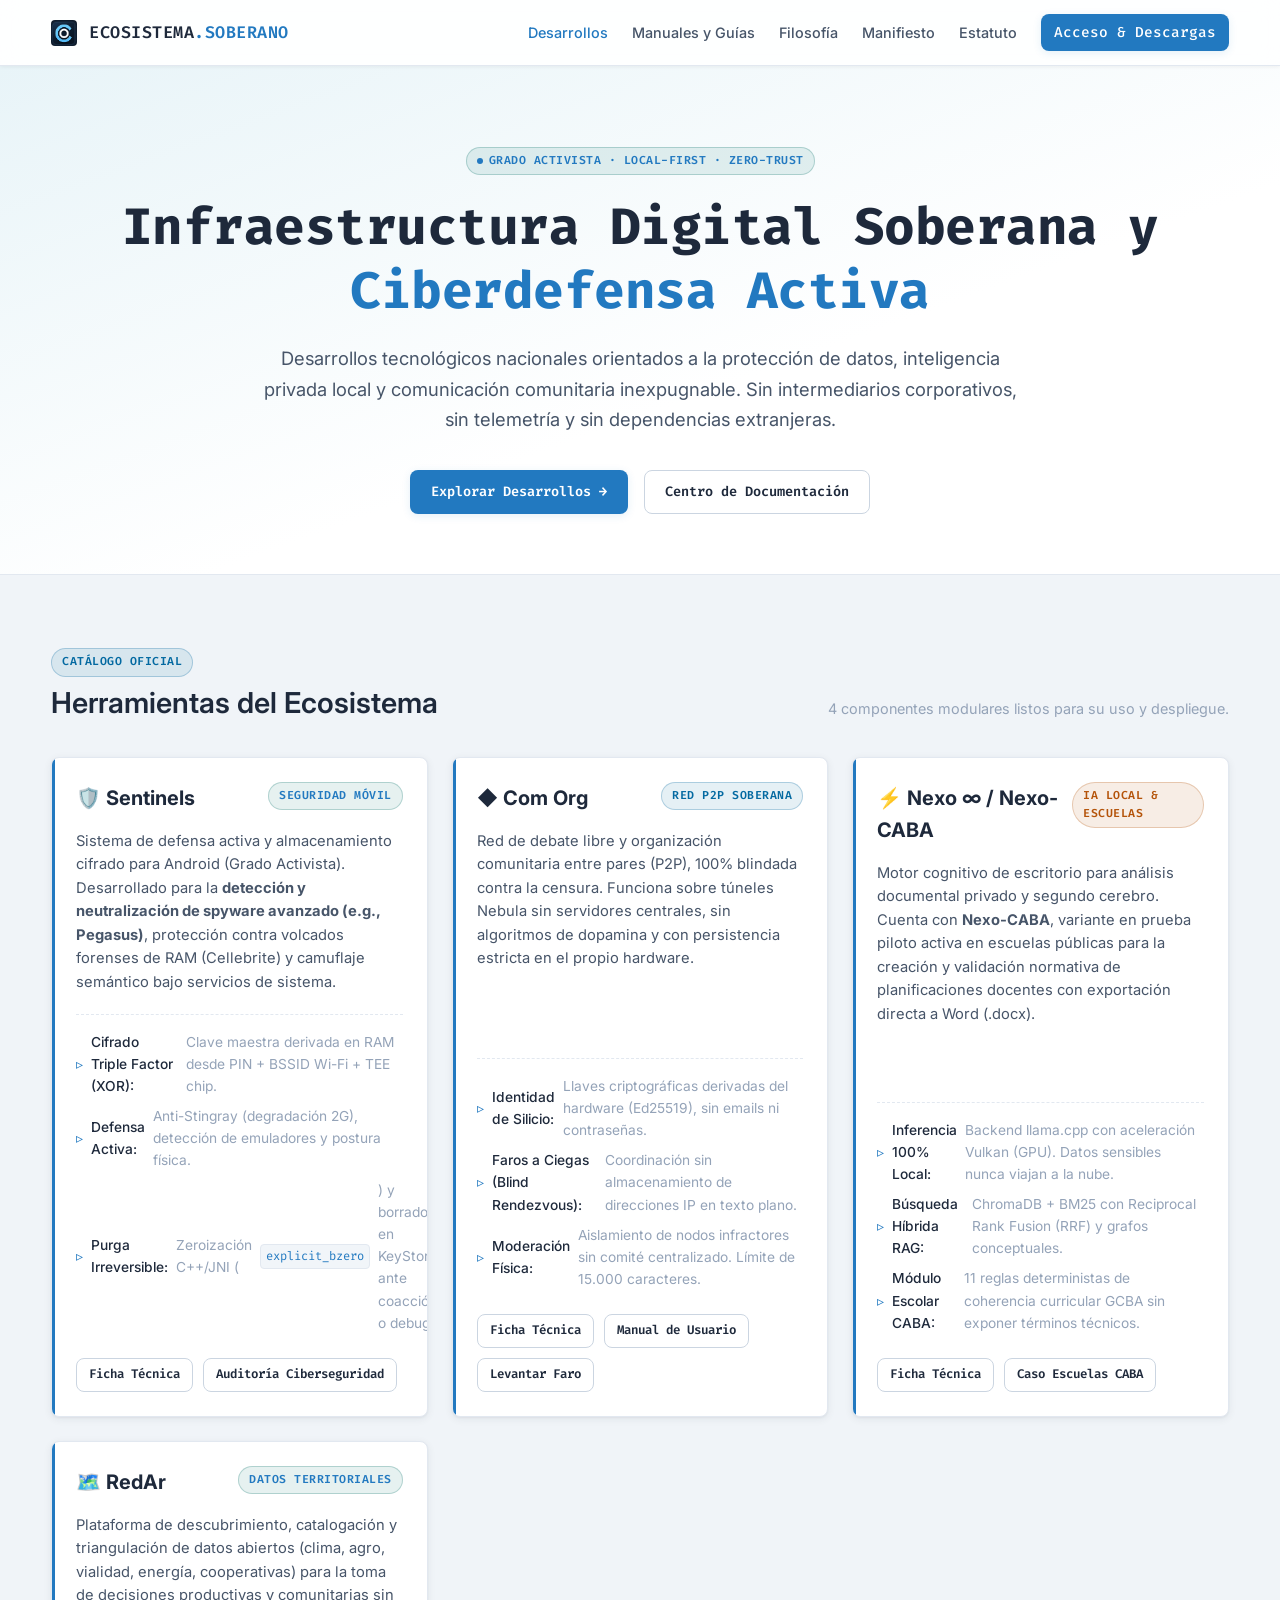
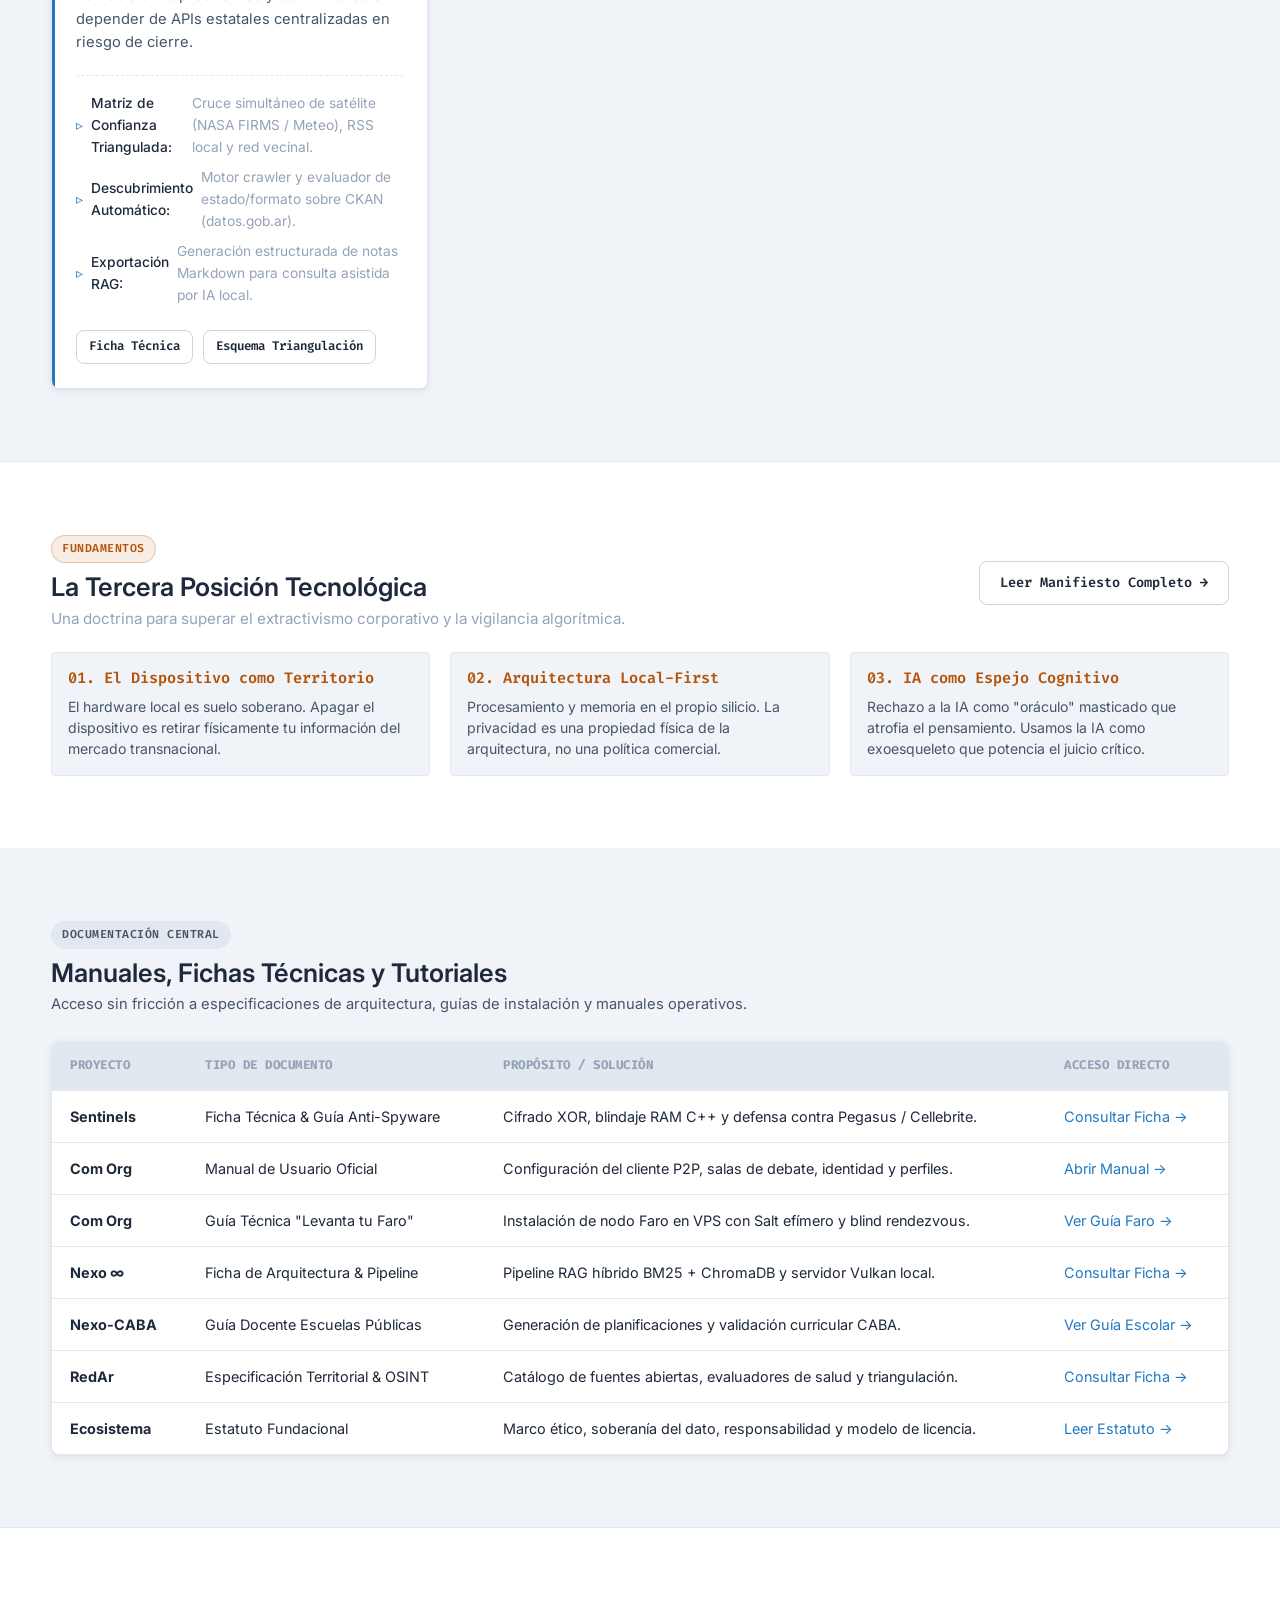
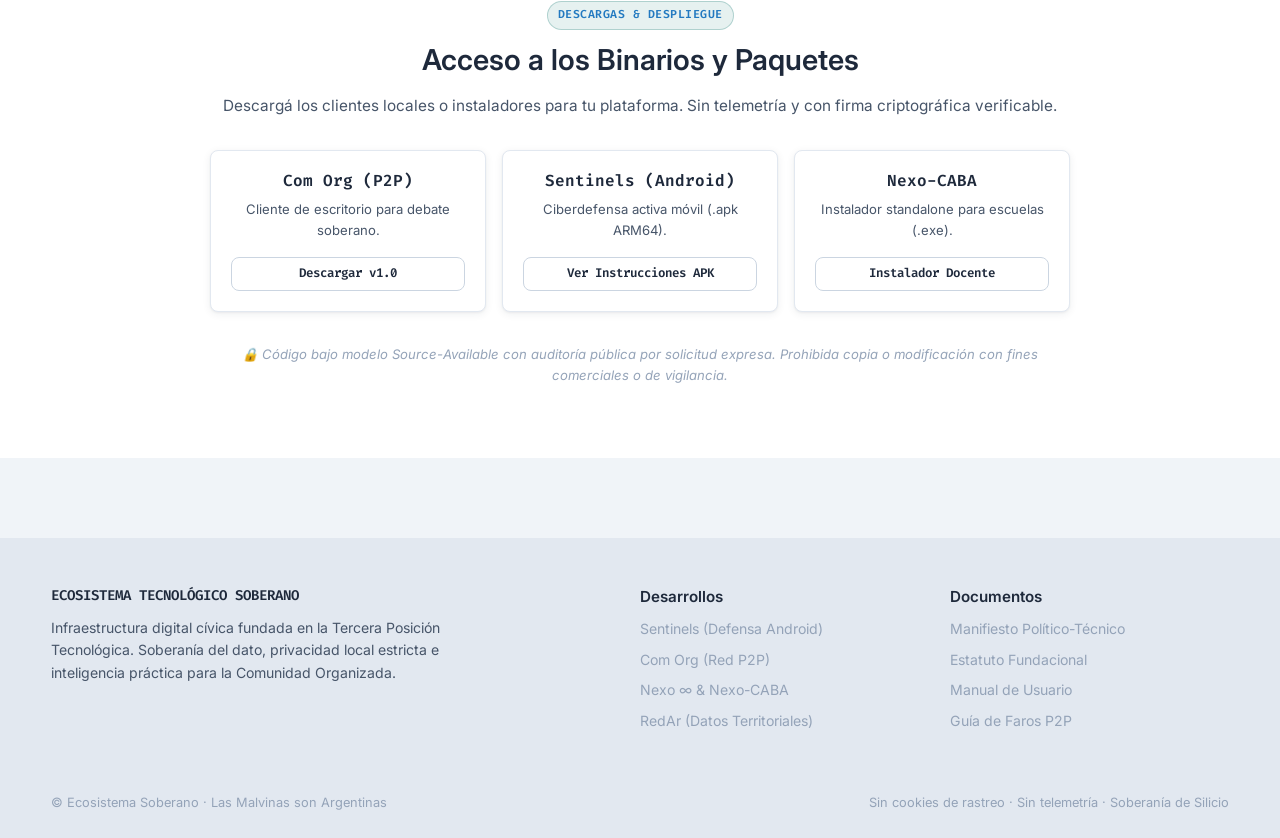
==== index.html @ 2d790193 "nuevo estilo y material de difusion" ====
<!DOCTYPE html>
<html lang="es">
<head>
  <meta charset="UTF-8">
  <meta name="viewport" content="width=device-width, initial-scale=1.0">
  <title>Ecosistema Tecnológico Soberano // Ciberdefensa, Red P2P e IA Local</title>
  <meta name="description" content="Portal oficial del Ecosistema Soberano. Infraestructura digital libre y ciberdefensa activa: Sentinels (Android/Pegasus), Com Org (Red P2P), Nexo Suite (IA Local) y RedAr (Datos Territoriales).">

  <link rel="preconnect" href="https://fonts.googleapis.com">
  <link rel="preconnect" href="https://fonts.gstatic.com" crossorigin>
  <link href="https://fonts.googleapis.com/css2?family=Fira+Code:wght@400;500;600&family=Inter:wght@300;400;500;600;700&display=swap" rel="stylesheet">
  <link rel="stylesheet" href="css/main.css">
</head>
<body>

  <!-- Barra de Navegación -->
  <header class="navbar">
    <div class="container nav-wrapper">
      <a href="index.html" class="nav-brand">
        <img src="manual/img/com-org.png" alt="Logo Com Org">
        <span>ECOSISTEMA<span class="accent">.SOBERANO</span></span>
      </a>

      <button class="nav-toggle" id="navToggle" aria-label="Abrir menú de navegación">☰</button>

      <ul class="nav-links" id="navLinks">
        <li><a href="#desarrollos" class="active">Desarrollos</a></li>
        <li><a href="#documentacion">Manuales y Guías</a></li>
        <li><a href="#filosofia">Filosofía</a></li>
        <li><a href="manifiesto.html">Manifiesto</a></li>
        <li><a href="estatuto.html">Estatuto</a></li>
        <li><a href="#descargas" class="btn btn-primary btn-sm">Acceso & Descargas</a></li>
      </ul>
    </div>
  </header>

  <!-- Hero Principal -->
  <section class="hero">
    <div class="container">
      <div class="hero-pill">
        <span class="badge badge-emerald">
          <span class="badge-dot"></span> Grado Activista · Local-First · Zero-Trust
        </span>
      </div>
      <h1>
        Infraestructura Digital Soberana y <br>
        <span class="highlight">Ciberdefensa Activa</span>
      </h1>
      <p class="hero-lead">
        Desarrollos tecnológicos nacionales orientados a la protección de datos, inteligencia privada local y comunicación comunitaria inexpugnable. Sin intermediarios corporativos, sin telemetría y sin dependencias extranjeras.
      </p>
      <div class="hero-ctas">
        <a href="#desarrollos" class="btn btn-primary">Explorar Desarrollos →</a>
        <a href="#documentacion" class="btn btn-outline">Centro de Documentación</a>
      </div>
    </div>
  </section>

  <!-- Catálogo Central de Desarrollos (Grid) -->
  <section class="section-padding" id="desarrollos">
    <div class="container">
      <div style="display: flex; justify-content: space-between; align-items: flex-end; flex-wrap: wrap; gap: 16px; margin-bottom: 8px;">
        <div>
          <span class="badge badge-cyan" style="margin-bottom: 8px;">Catálogo Oficial</span>
          <h2 style="font-size: 1.8rem;">Herramientas del Ecosistema</h2>
        </div>
        <p style="color: var(--text-muted); font-size: 0.9rem;">
          4 componentes modulares listos para su uso y despliegue.
        </p>
      </div>

      <div class="grid-ecosystem">

        <!-- 1. SENTINELS -->
        <article class="card card-tactical-border product-card">
          <div class="product-header">
            <div class="product-title">
              <span>🛡️ Sentinels</span>
            </div>
            <span class="badge badge-emerald">Seguridad Móvil</span>
          </div>
          <p class="product-desc">
            Sistema de defensa activa y almacenamiento cifrado para Android (Grado Activista). Desarrollado para la <strong>detección y neutralización de spyware avanzado (e.g., Pegasus)</strong>, protección contra volcados forenses de RAM (Cellebrite) y camuflaje semántico bajo servicios de sistema.
          </p>
          <ul class="product-features">
            <li><strong>Cifrado Triple Factor (XOR):</strong> Clave maestra derivada en RAM desde PIN + BSSID Wi-Fi + TEE chip.</li>
            <li><strong>Defensa Activa:</strong> Anti-Stingray (degradación 2G), detección de emuladores y postura física.</li>
            <li><strong>Purga Irreversible:</strong> Zeroización C++/JNI (<code class="codigo">explicit_bzero</code>) y borrado en KeyStore ante coacción o debug.</li>
          </ul>
          <div class="product-actions">
            <a href="docs/sentinels.html" class="btn btn-outline btn-sm">Ficha Técnica</a>
            <a href="docs/sentinels.html#auditoria" class="btn btn-outline btn-sm">Auditoría Ciberseguridad</a>
          </div>
        </article>

        <!-- 2. COM ORG -->
        <article class="card card-tactical-border product-card">
          <div class="product-header">
            <div class="product-title">
              <span>◆ Com Org</span>
            </div>
            <span class="badge badge-cyan">Red P2P Soberana</span>
          </div>
          <p class="product-desc">
            Red de debate libre y organización comunitaria entre pares (P2P), 100% blindada contra la censura. Funciona sobre túneles Nebula sin servidores centrales, sin algoritmos de dopamina y con persistencia estricta en el propio hardware.
          </p>
          <ul class="product-features">
            <li><strong>Identidad de Silicio:</strong> Llaves criptográficas derivadas del hardware (Ed25519), sin emails ni contraseñas.</li>
            <li><strong>Faros a Ciegas (Blind Rendezvous):</strong> Coordinación sin almacenamiento de direcciones IP en texto plano.</li>
            <li><strong>Moderación Física:</strong> Aislamiento de nodos infractores sin comité centralizado. Límite de 15.000 caracteres.</li>
          </ul>
          <div class="product-actions">
            <a href="docs/com-org.html" class="btn btn-outline btn-sm">Ficha Técnica</a>
            <a href="manual/manual-usuario.html" class="btn btn-outline btn-sm">Manual de Usuario</a>
            <a href="manual/faro.html" class="btn btn-outline btn-sm">Levantar Faro</a>
          </div>
        </article>

        <!-- 3. NEXO ∞ & NEXO-CABA -->
        <article class="card card-tactical-border product-card">
          <div class="product-header">
            <div class="product-title">
              <span>⚡ Nexo ∞ / Nexo-CABA</span>
            </div>
            <span class="badge badge-amber">IA Local & Escuelas</span>
          </div>
          <p class="product-desc">
            Motor cognitivo de escritorio para análisis documental privado y segundo cerebro. Cuenta con <strong>Nexo-CABA</strong>, variante en prueba piloto activa en escuelas públicas para la creación y validación normativa de planificaciones docentes con exportación directa a Word (.docx).
          </p>
          <ul class="product-features">
            <li><strong>Inferencia 100% Local:</strong> Backend llama.cpp con aceleración Vulkan (GPU). Datos sensibles nunca viajan a la nube.</li>
            <li><strong>Búsqueda Híbrida RAG:</strong> ChromaDB + BM25 con Reciprocal Rank Fusion (RRF) y grafos conceptuales.</li>
            <li><strong>Módulo Escolar CABA:</strong> 11 reglas deterministas de coherencia curricular GCBA sin exponer términos técnicos.</li>
          </ul>
          <div class="product-actions">
            <a href="docs/nexo.html" class="btn btn-outline btn-sm">Ficha Técnica</a>
            <a href="docs/nexo.html#educacion" class="btn btn-outline btn-sm">Caso Escuelas CABA</a>
          </div>
        </article>

        <!-- 4. REDAR -->
        <article class="card card-tactical-border product-card">
          <div class="product-header">
            <div class="product-title">
              <span>🗺️ RedAr</span>
            </div>
            <span class="badge badge-emerald">Datos Territoriales</span>
          </div>
          <p class="product-desc">
            Plataforma de descubrimiento, catalogación y triangulación de datos abiertos (clima, agro, vialidad, energía, cooperativas) para la toma de decisiones productivas y comunitarias sin depender de APIs estatales centralizadas en riesgo de cierre.
          </p>
          <ul class="product-features">
            <li><strong>Matriz de Confianza Triangulada:</strong> Cruce simultáneo de satélite (NASA FIRMS / Meteo), RSS local y red vecinal.</li>
            <li><strong>Descubrimiento Automático:</strong> Motor crawler y evaluador de estado/formato sobre CKAN (datos.gob.ar).</li>
            <li><strong>Exportación RAG:</strong> Generación estructurada de notas Markdown para consulta asistida por IA local.</li>
          </ul>
          <div class="product-actions">
            <a href="docs/redar.html" class="btn btn-outline btn-sm">Ficha Técnica</a>
            <a href="docs/redar.html#arquitectura" class="btn btn-outline btn-sm">Esquema Triangulación</a>
          </div>
        </article>

      </div>
    </div>
  </section>

  <!-- Sección de Filosofía Colapsable/Resumida -->
  <section class="section-padding" style="background: var(--bg-surface); border-top: 1px solid var(--border-subtle);" id="filosofia">
    <div class="container">
      <div class="philosophy-header">
        <div>
          <span class="badge badge-amber" style="margin-bottom: 8px;">Fundamentos</span>
          <h2 style="font-size: 1.6rem;">La Tercera Posición Tecnológica</h2>
          <p style="color: var(--text-muted); font-size: 0.95rem; margin-top: 4px;">
            Una doctrina para superar el extractivismo corporativo y la vigilancia algorítmica.
          </p>
        </div>
        <a href="manifiesto.html" class="btn btn-outline">Leer Manifiesto Completo →</a>
      </div>

      <div class="philosophy-grid">
        <div class="philosophy-item">
          <h4>01. El Dispositivo como Territorio</h4>
          <p>
            El hardware local es suelo soberano. Apagar el dispositivo es retirar físicamente tu información del mercado transnacional.
          </p>
        </div>
        <div class="philosophy-item">
          <h4>02. Arquitectura Local-First</h4>
          <p>
            Procesamiento y memoria en el propio silicio. La privacidad es una propiedad física de la arquitectura, no una política comercial.
          </p>
        </div>
        <div class="philosophy-item">
          <h4>03. IA como Espejo Cognitivo</h4>
          <p>
            Rechazo a la IA como "oráculo" masticado que atrofia el pensamiento. Usamos la IA como exoesqueleto que potencia el juicio crítico.
          </p>
        </div>
      </div>
    </div>
  </section>

  <!-- Centro de Manuales, Guías y Fichas Técnicas -->
  <section class="section-padding" id="documentacion">
    <div class="container">
      <div style="margin-bottom: 24px;">
        <span class="badge badge-muted" style="margin-bottom: 8px;">Documentación Central</span>
        <h2 style="font-size: 1.6rem;">Manuales, Fichas Técnicas y Tutoriales</h2>
        <p style="color: var(--text-secondary); font-size: 0.92rem; margin-top: 4px;">
          Acceso sin fricción a especificaciones de arquitectura, guías de instalación y manuales operativos.
        </p>
      </div>

      <div class="docs-table-wrapper">
        <table class="docs-table">
          <thead>
            <tr>
              <th>Proyecto</th>
              <th>Tipo de Documento</th>
              <th>Propósito / Solución</th>
              <th>Acceso Directo</th>
            </tr>
          </thead>
          <tbody>
            <tr>
              <td><strong>Sentinels</strong></td>
              <td>Ficha Técnica & Guía Anti-Spyware</td>
              <td>Cifrado XOR, blindaje RAM C++ y defensa contra Pegasus / Cellebrite.</td>
              <td><a href="docs/sentinels.html">Consultar Ficha →</a></td>
            </tr>
            <tr>
              <td><strong>Com Org</strong></td>
              <td>Manual de Usuario Oficial</td>
              <td>Configuración del cliente P2P, salas de debate, identidad y perfiles.</td>
              <td><a href="manual/manual-usuario.html">Abrir Manual →</a></td>
            </tr>
            <tr>
              <td><strong>Com Org</strong></td>
              <td>Guía Técnica "Levanta tu Faro"</td>
              <td>Instalación de nodo Faro en VPS con Salt efímero y blind rendezvous.</td>
              <td><a href="manual/faro.html">Ver Guía Faro →</a></td>
            </tr>
            <tr>
              <td><strong>Nexo ∞</strong></td>
              <td>Ficha de Arquitectura & Pipeline</td>
              <td>Pipeline RAG híbrido BM25 + ChromaDB y servidor Vulkan local.</td>
              <td><a href="docs/nexo.html">Consultar Ficha →</a></td>
            </tr>
            <tr>
              <td><strong>Nexo-CABA</strong></td>
              <td>Guía Docente Escuelas Públicas</td>
              <td>Generación de planificaciones y validación curricular CABA.</td>
              <td><a href="docs/nexo.html#educacion">Ver Guía Escolar →</a></td>
            </tr>
            <tr>
              <td><strong>RedAr</strong></td>
              <td>Especificación Territorial & OSINT</td>
              <td>Catálogo de fuentes abiertas, evaluadores de salud y triangulación.</td>
              <td><a href="docs/redar.html">Consultar Ficha →</a></td>
            </tr>
            <tr>
              <td><strong>Ecosistema</strong></td>
              <td>Estatuto Fundacional</td>
              <td>Marco ético, soberanía del dato, responsabilidad y modelo de licencia.</td>
              <td><a href="estatuto.html">Leer Estatuto →</a></td>
            </tr>
          </tbody>
        </table>
      </div>
    </div>
  </section>

  <!-- Modal / Sección de Descargas -->
  <section class="section-padding" id="descargas" style="background: var(--bg-surface); border-top: 1px solid var(--border-subtle);">
    <div class="container-narrow" style="text-align: center;">
      <span class="badge badge-emerald" style="margin-bottom: 12px;">Descargas & Despliegue</span>
      <h2 style="font-size: 1.8rem; margin-bottom: 16px;">Acceso a los Binarios y Paquetes</h2>
      <p style="color: var(--text-secondary); margin-bottom: 32px;">
        Descargá los clientes locales o instaladores para tu plataforma. Sin telemetría y con firma criptográfica verificable.
      </p>

      <div style="display: grid; grid-template-columns: repeat(auto-fit, minmax(220px, 1fr)); gap: 16px; margin-bottom: 32px;">
        <div class="card" style="text-align: center; padding: 20px;">
          <h4 style="font-family: var(--font-mono); margin-bottom: 8px;">Com Org (P2P)</h4>
          <p style="font-size: 0.82rem; margin-bottom: 16px;">Cliente de escritorio para debate soberano.</p>
          <a href="#" class="btn btn-outline btn-sm" onclick="alert('Paquete disponible para Windows y Linux en el repositorio oficial.'); return false;">Descargar v1.0</a>
        </div>

        <div class="card" style="text-align: center; padding: 20px;">
          <h4 style="font-family: var(--font-mono); margin-bottom: 8px;">Sentinels (Android)</h4>
          <p style="font-size: 0.82rem; margin-bottom: 16px;">Ciberdefensa activa móvil (.apk ARM64).</p>
          <a href="docs/sentinels.html#compilacion" class="btn btn-outline btn-sm">Ver Instrucciones APK</a>
        </div>

        <div class="card" style="text-align: center; padding: 20px;">
          <h4 style="font-family: var(--font-mono); margin-bottom: 8px;">Nexo-CABA</h4>
          <p style="font-size: 0.82rem; margin-bottom: 16px;">Instalador standalone para escuelas (.exe).</p>
          <a href="docs/nexo.html#descarga" class="btn btn-outline btn-sm">Instalador Docente</a>
        </div>
      </div>

      <p style="font-size: 0.82rem; color: var(--text-muted); font-style: italic;">
        🔒 Código bajo modelo Source-Available con auditoría pública por solicitud expresa. Prohibida copia o modificación con fines comerciales o de vigilancia.
      </p>
    </div>
  </section>

  <!-- Footer -->
  <footer>
    <div class="container footer-grid">
      <div class="footer-brand">
        <h4>ECOSISTEMA TECNOLÓGICO SOBERANO</h4>
        <p style="font-size: 0.88rem; max-width: 440px;">
          Infraestructura digital cívica fundada en la Tercera Posición Tecnológica. Soberanía del dato, privacidad local estricta e inteligencia práctica para la Comunidad Organizada.
        </p>
      </div>
      <div>
        <h4 style="font-size: 0.95rem; margin-bottom: 12px;">Desarrollos</h4>
        <ul class="footer-links">
          <li><a href="docs/sentinels.html">Sentinels (Defensa Android)</a></li>
          <li><a href="docs/com-org.html">Com Org (Red P2P)</a></li>
          <li><a href="docs/nexo.html">Nexo ∞ & Nexo-CABA</a></li>
          <li><a href="docs/redar.html">RedAr (Datos Territoriales)</a></li>
        </ul>
      </div>
      <div>
        <h4 style="font-size: 0.95rem; margin-bottom: 12px;">Documentos</h4>
        <ul class="footer-links">
          <li><a href="manifiesto.html">Manifiesto Político-Técnico</a></li>
          <li><a href="estatuto.html">Estatuto Fundacional</a></li>
          <li><a href="manual/manual-usuario.html">Manual de Usuario</a></li>
          <li><a href="manual/faro.html">Guía de Faros P2P</a></li>
        </ul>
      </div>
    </div>
    <div class="container footer-bottom">
      <div>© Ecosistema Soberano · Las Malvinas son Argentinas</div>
      <div>Sin cookies de rastreo · Sin telemetría · Soberanía de Silicio</div>
    </div>
  </footer>

  <script>
    // Toggle menú móvil
    const navToggle = document.getElementById('navToggle');
    const navLinks = document.getElementById('navLinks');
    if (navToggle && navLinks) {
      navToggle.addEventListener('click', () => {
        navLinks.classList.toggle('is-open');
      });
      // Cerrar al hacer clic en un enlace
      navLinks.querySelectorAll('a').forEach(link => {
        link.addEventListener('click', () => {
          navLinks.classList.remove('is-open');
        });
      });
    }
  </script>
</body>
</html>
---- css/main.css ----
/* ==========================================================================
   SISTEMA DE DISEÑO — ECOSISTEMA TECNOLÓGICO SOBERANO
   Estética: Profesional, Institucional, Soberanía Digital, Local-First
   Paleta: Fondo claro (#f0f4f8), Azul pizarra (#1e3a5f), Teal (#0f766e)
   ========================================================================== */

:root {
  /* Fondos primarios y secundarios */
  --bg-core:       #f0f4f8;
  --bg-surface:    #ffffff;
  --bg-card:       #ffffff;
  --bg-card-hover: #f8fafc;
  --bg-elevated:   #e2e8f0;

  /* Bordes y divisiones */
  --border-subtle: #e2e8f0;
  --border-strong: #cbd5e1;

  /* Tipografía */
  --text-primary:   #1e293b;
  --text-secondary: #475569;
  --text-muted:     #94a3b8;
  --text-code:      #2279c0;

  /* Acentos profesionales */
  --accent-emerald:      #2279c0;   /* azul medio institucional */
  --accent-emerald-hover:#1a62a3;
  --accent-emerald-glow: rgba(34, 121, 192, 0.12);

  --accent-amber:      #b45309;     /* ámbar sobrio */
  --accent-amber-hover:#92400e;
  --accent-amber-glow: rgba(180, 83, 9, 0.10);

  --accent-cyan: #0369a1;           /* azul satélite */
  --accent-rose: #be185d;           /* rojo aviso */

  /* Fuentes */
  --font-sans: 'Inter', -apple-system, BlinkMacSystemFont, "Segoe UI", Roboto, sans-serif;
  --font-mono: 'Fira Code', ui-monospace, SFMono-Regular, Menlo, Monaco, Consolas, monospace;

  /* Espaciado y radios */
  --radius-sm:   4px;
  --radius-md:   8px;
  --radius-lg:   12px;
  --radius-full: 9999px;

  --transition-fast:   0.18s cubic-bezier(0.4, 0, 0.2, 1);
  --transition-normal: 0.25s cubic-bezier(0.4, 0, 0.2, 1);

  /* ── Aliases de retrocompatibilidad (manuales y estatuto) ── */
  --bg-principal:    var(--bg-core);
  --bg-card-legacy:  var(--bg-card);
  --bg-section-alt:  var(--bg-surface);
  --texto-main:      var(--text-primary);
  --texto-secundario:var(--text-secondary);
  --acento:          var(--accent-emerald);
  --acento-hover:    var(--accent-emerald-hover);
  --borde:           var(--border-subtle);
  --estado-exito:    var(--accent-emerald);
  --bg-codigo:       #f1f5f9;
  --texto-codigo:    var(--text-code);
  --accent-terracota:var(--accent-amber);
  --accent-glow:     var(--accent-amber-glow);
  --text-main:       var(--text-primary);
  --bg-dark:         var(--bg-elevated);
  --border-glow:     var(--border-strong);
  --danger:          var(--accent-rose);
  --warn:            var(--accent-amber);
  --line:            var(--border-subtle);
  --txt:             var(--text-primary);
  --bg:              var(--bg-core);
  --bg2:             var(--bg-surface);
  --card:            var(--bg-card);
}

/* ── Reset y box model ── */
*,
*::before,
*::after {
  box-sizing: border-box;
  margin: 0;
  padding: 0;
}

html {
  font-size: 16px;
  scroll-behavior: smooth;
  color-scheme: light;
}

body {
  background-color: var(--bg-core);
  color: var(--text-primary);
  font-family: var(--font-sans);
  line-height: 1.6;
  overflow-x: hidden;
  -webkit-font-smoothing: antialiased;
  -moz-osx-font-smoothing: grayscale;
}

/* ── Tipografía base ── */
h1, h2, h3, h4, h5, h6 {
  color: var(--text-primary);
  font-weight: 600;
  line-height: 1.25;
}

h1, .font-mono {
  font-family: var(--font-mono);
}

p {
  color: var(--text-secondary);
  font-size: 0.96rem;
}

a {
  color: var(--accent-emerald);
  text-decoration: none;
  transition: color var(--transition-fast);
}

a:hover {
  color: var(--accent-emerald-hover);
}

/* ── Contenedores globales ── */
.container {
  width: 92%;
  max-width: 1200px;
  margin: 0 auto;
  position: relative;
}

.container-narrow {
  width: 92%;
  max-width: 860px;
  margin: 0 auto;
  position: relative;
}

.section-padding {
  padding: 72px 0;
}

@media (max-width: 768px) {
  .section-padding { padding: 48px 0; }
}

/* ── Barra de navegación ── */
.navbar {
  position: sticky;
  top: 0;
  z-index: 100;
  background: rgba(255, 255, 255, 0.92);
  backdrop-filter: blur(12px);
  -webkit-backdrop-filter: blur(12px);
  border-bottom: 1px solid var(--border-subtle);
  padding: 14px 0;
  box-shadow: 0 1px 4px rgba(0,0,0,0.06);
}

.nav-wrapper {
  display: flex;
  align-items: center;
  justify-content: space-between;
  gap: 20px;
}

.nav-brand {
  display: flex;
  align-items: center;
  gap: 12px;
  font-family: var(--font-mono);
  font-size: 1.05rem;
  font-weight: 600;
  color: var(--text-primary);
  letter-spacing: 0.5px;
}

.nav-brand img {
  width: 26px;
  height: 26px;
  border-radius: var(--radius-sm);
  object-fit: cover;
}

.nav-brand .accent {
  color: var(--accent-emerald);
}

.nav-links {
  display: flex;
  align-items: center;
  gap: 24px;
  list-style: none;
}

.nav-links a {
  color: var(--text-secondary);
  font-size: 0.9rem;
  font-weight: 500;
  transition: color var(--transition-fast);
}

.nav-links a:hover,
.nav-links a.active {
  color: var(--accent-emerald);
}

/* Botón dentro de la barra de nav — evita que .nav-links a pise el color del btn */
.nav-links a.btn-primary,
.nav-links a.btn-primary:hover,
.nav-links a.btn-primary:active {
  color: #ffffff;
}

.nav-toggle {
  display: none;
  background: none;
  border: 1px solid var(--border-strong);
  color: var(--text-primary);
  padding: 8px 12px;
  border-radius: var(--radius-sm);
  cursor: pointer;
  font-size: 1.1rem;
}

/* ── Botones ── */
.btn {
  display: inline-flex;
  align-items: center;
  justify-content: center;
  gap: 8px;
  font-family: var(--font-mono);
  font-size: 0.85rem;
  font-weight: 600;
  padding: 10px 20px;
  border-radius: var(--radius-md);
  cursor: pointer;
  text-decoration: none;
  transition: all var(--transition-fast);
  border: 1px solid transparent;
  white-space: nowrap;
}

.btn-primary {
  background-color: var(--accent-emerald);
  color: #ffffff;
  box-shadow: 0 2px 8px var(--accent-emerald-glow);
}

.btn-primary:hover {
  background-color: var(--accent-emerald-hover);
  color: #ffffff;
  transform: translateY(-1px);
  box-shadow: 0 4px 16px var(--accent-emerald-glow);
}

.btn-outline {
  background-color: transparent;
  color: var(--text-primary);
  border-color: var(--border-strong);
}

.btn-outline:hover {
  background-color: var(--bg-elevated);
  border-color: var(--accent-emerald);
  color: var(--accent-emerald);
  transform: translateY(-1px);
}

.btn-sm {
  padding: 6px 12px;
  font-size: 0.78rem;
}

/* ── Badges ── */
.badge {
  display: inline-flex;
  align-items: center;
  gap: 6px;
  font-family: var(--font-mono);
  font-size: 0.72rem;
  font-weight: 600;
  padding: 4px 10px;
  border-radius: var(--radius-full);
  letter-spacing: 0.5px;
  text-transform: uppercase;
}

.badge-emerald {
  background-color: rgba(15, 118, 110, 0.10);
  color: var(--accent-emerald);
  border: 1px solid rgba(15, 118, 110, 0.25);
}

.badge-amber {
  background-color: rgba(180, 83, 9, 0.10);
  color: var(--accent-amber);
  border: 1px solid rgba(180, 83, 9, 0.25);
}

.badge-cyan {
  background-color: rgba(3, 105, 161, 0.10);
  color: var(--accent-cyan);
  border: 1px solid rgba(3, 105, 161, 0.25);
}

.badge-rose {
  background-color: rgba(190, 24, 93, 0.10);
  color: var(--accent-rose);
  border: 1px solid rgba(190, 24, 93, 0.25);
}

.badge-muted {
  background-color: var(--bg-elevated);
  color: var(--text-secondary);
  border: 1px solid var(--border-subtle);
}

.badge-dot {
  width: 6px;
  height: 6px;
  border-radius: 50%;
  background-color: currentColor;
}

/* ── Tarjetas ── */
.card {
  background-color: var(--bg-card);
  border: 1px solid var(--border-subtle);
  border-radius: var(--radius-md);
  padding: 24px;
  display: flex;
  flex-direction: column;
  transition: all var(--transition-normal);
  position: relative;
  overflow: hidden;
  box-shadow: 0 2px 8px rgba(30, 41, 59, 0.07), 0 1px 2px rgba(30, 41, 59, 0.05);
}

.card:hover {
  background-color: var(--bg-card-hover);
  border-color: var(--border-strong);
  transform: translateY(-3px);
  box-shadow: 0 8px 24px rgba(30, 41, 59, 0.12), 0 2px 6px rgba(30, 41, 59, 0.07);
}

.card-tactical-border::before {
  content: "";
  position: absolute;
  top: 0; left: 0;
  width: 3px; height: 100%;
  background: var(--accent-emerald);
}

.card-tactical-amber::before {
  content: "";
  position: absolute;
  top: 0; left: 0;
  width: 3px; height: 100%;
  background: var(--accent-amber);
}

/* ── Grid del Catálogo de Productos ── */
.grid-ecosystem {
  display: grid;
  grid-template-columns: repeat(auto-fit, minmax(320px, 1fr));
  gap: 24px;
  margin-top: 36px;
}

.product-card {
  display: flex;
  flex-direction: column;
  height: 100%;
}

.product-header {
  display: flex;
  align-items: flex-start;
  justify-content: space-between;
  margin-bottom: 16px;
  gap: 12px;
}

.product-title {
  font-size: 1.25rem;
  font-weight: 700;
  display: flex;
  align-items: center;
  gap: 8px;
}

.product-desc {
  color: var(--text-secondary);
  font-size: 0.92rem;
  line-height: 1.6;
  margin-bottom: 20px;
  flex-grow: 1;
}

.product-features {
  list-style: none;
  margin-bottom: 24px;
  display: flex;
  flex-direction: column;
  gap: 8px;
  border-top: 1px dashed var(--border-subtle);
  padding-top: 16px;
}

.product-features li {
  font-size: 0.86rem;
  color: var(--text-muted);
  display: flex;
  align-items: center;
  gap: 8px;
}

.product-features li strong {
  color: var(--text-primary);
  font-weight: 500;
}

.product-features li::before {
  content: "▹";
  color: var(--accent-emerald);
  font-family: var(--font-mono);
}

.product-actions {
  display: flex;
  gap: 10px;
  flex-wrap: wrap;
  margin-top: auto;
}

/* ── Hero Principal ── */
.hero {
  padding: 80px 0 60px;
  text-align: center;
  border-bottom: 1px solid var(--border-subtle);
  background: linear-gradient(160deg, #e8f4f8 0%, #ffffff 60%);
}

.hero-pill {
  margin-bottom: 20px;
}

.hero h1 {
  font-size: clamp(2rem, 4.5vw, 3.2rem);
  letter-spacing: -0.5px;
  margin-bottom: 20px;
  font-weight: 700;
  color: var(--text-primary);
}

.hero h1 .highlight {
  color: var(--accent-emerald);
}

.hero-lead {
  font-size: 1.15rem;
  color: var(--text-secondary);
  max-width: 760px;
  margin: 0 auto 36px;
  line-height: 1.65;
}

.hero-ctas {
  display: flex;
  gap: 16px;
  justify-content: center;
  flex-wrap: wrap;
}

/* ── Filosofía / Banner colapsable ── */
.philosophy-banner {
  background: var(--bg-surface);
  border: 1px solid var(--border-subtle);
  border-radius: var(--radius-lg);
  padding: 32px;
  margin-top: 48px;
  box-shadow: 0 2px 8px rgba(30, 41, 59, 0.07), 0 1px 2px rgba(30, 41, 59, 0.05);
}

.philosophy-header {
  display: flex;
  justify-content: space-between;
  align-items: center;
  flex-wrap: wrap;
  gap: 16px;
  margin-bottom: 20px;
}

.philosophy-grid {
  display: grid;
  grid-template-columns: repeat(auto-fit, minmax(240px, 1fr));
  gap: 20px;
  margin-top: 20px;
}

.philosophy-item {
  padding: 16px;
  background: var(--bg-core);
  border: 1px solid var(--border-subtle);
  border-radius: var(--radius-sm);
}

.philosophy-item h4 {
  font-family: var(--font-mono);
  color: var(--accent-amber);
  font-size: 0.95rem;
  margin-bottom: 8px;
}

.philosophy-item p {
  font-size: 0.88rem;
  line-height: 1.5;
}

/* ── Tabla de Documentación ── */
.docs-table-wrapper {
  overflow-x: auto;
  border: 1px solid var(--border-subtle);
  border-radius: var(--radius-md);
  margin-top: 24px;
  background-color: var(--bg-card);
  box-shadow: 0 2px 8px rgba(30, 41, 59, 0.07), 0 1px 2px rgba(30, 41, 59, 0.05);
}

.docs-table {
  width: 100%;
  border-collapse: collapse;
  text-align: left;
  font-size: 0.9rem;
}

.docs-table th,
.docs-table td {
  padding: 14px 18px;
  border-bottom: 1px solid var(--border-subtle);
}

.docs-table th {
  background-color: var(--bg-elevated);
  font-family: var(--font-mono);
  font-size: 0.78rem;
  color: var(--text-muted);
  text-transform: uppercase;
  letter-spacing: 0.5px;
}

.docs-table tr:last-child td {
  border-bottom: none;
}

.docs-table tr:hover td {
  background-color: var(--bg-core);
}

/* ── Modales ── */
.modal-overlay {
  display: none;
  position: fixed;
  inset: 0;
  z-index: 1000;
  background: rgba(30, 41, 59, 0.55);
  backdrop-filter: blur(8px);
  -webkit-backdrop-filter: blur(8px);
  align-items: center;
  justify-content: center;
  padding: 20px;
}

.modal-overlay.is-open {
  display: flex;
}

.modal-box {
  background-color: var(--bg-card);
  border: 1px solid var(--border-strong);
  border-radius: var(--radius-lg);
  padding: 32px;
  max-width: 560px;
  width: 100%;
  position: relative;
  box-shadow: 0 24px 60px rgba(30, 41, 59, 0.18);
}

.modal-close {
  position: absolute;
  top: 16px; right: 16px;
  background: none;
  border: none;
  color: var(--text-muted);
  font-size: 1.3rem;
  cursor: pointer;
  padding: 4px 8px;
}

.modal-close:hover {
  color: var(--text-primary);
}

/* ── Footer ── */
footer {
  border-top: 1px solid var(--border-subtle);
  background-color: var(--bg-elevated);
  padding: 48px 0 24px;
  margin-top: 80px;
  font-size: 0.88rem;
  color: var(--text-muted);
}

.footer-grid {
  display: grid;
  grid-template-columns: 2fr 1fr 1fr;
  gap: 32px;
  margin-bottom: 36px;
}

.footer-brand h4 {
  font-family: var(--font-mono);
  color: var(--text-primary);
  margin-bottom: 12px;
}

.footer-links {
  list-style: none;
  display: flex;
  flex-direction: column;
  gap: 8px;
}

.footer-links a {
  color: var(--text-muted);
}

.footer-links a:hover {
  color: var(--text-primary);
}

.footer-bottom {
  border-top: 1px solid var(--border-subtle);
  padding-top: 24px;
  display: flex;
  justify-content: space-between;
  align-items: center;
  flex-wrap: wrap;
  gap: 12px;
  font-size: 0.8rem;
}

/* ── Código en línea y bloques ── */
code {
  font-family: var(--font-mono);
  background-color: #f1f5f9;
  color: var(--text-code);
  padding: 0.15em 0.4em;
  border-radius: var(--radius-sm);
  border: 1px solid var(--border-subtle);
  font-size: 0.88em;
}

pre {
  background-color: #f1f5f9;
  border: 1px solid var(--border-subtle);
  border-radius: var(--radius-md);
  padding: 20px;
  overflow-x: auto;
  font-size: 0.88rem;
  line-height: 1.6;
}

pre code {
  background: none;
  border: none;
  padding: 0;
  color: var(--text-primary);
}

/* ── Formularios e inputs ── */
input, textarea, select {
  background-color: var(--bg-surface);
  color: var(--text-primary);
  border: 1px solid var(--border-strong);
  border-radius: var(--radius-md);
  padding: 10px 14px;
  font-family: var(--font-sans);
  font-size: 0.95rem;
  transition: border-color var(--transition-fast);
  width: 100%;
}

input:focus, textarea:focus, select:focus {
  outline: none;
  border-color: var(--accent-emerald);
  box-shadow: 0 0 0 3px var(--accent-emerald-glow);
}

/* ── Alertas y callouts ── */
.alert {
  padding: 16px 20px;
  border-radius: var(--radius-md);
  border-left: 4px solid;
  font-size: 0.92rem;
  margin: 16px 0;
}

.alert-info {
  background-color: rgba(3, 105, 161, 0.07);
  border-color: var(--accent-cyan);
  color: #0c4a6e;
}

.alert-success {
  background-color: rgba(34, 121, 192, 0.07);
  border-color: var(--accent-emerald);
  color: #1a3a5c;
}

.alert-warning {
  background-color: rgba(180, 83, 9, 0.07);
  border-color: var(--accent-amber);
  color: #78350f;
}

.alert-danger {
  background-color: rgba(190, 24, 93, 0.07);
  border-color: var(--accent-rose);
  color: #831843;
}

/* ── Responsividad Mobile ── */
@media (max-width: 900px) {
  .nav-toggle {
    display: block;
  }

  .nav-links {
    display: none;
    position: absolute;
    top: 100%;
    left: 0; right: 0;
    background-color: var(--bg-surface);
    border-bottom: 1px solid var(--border-subtle);
    flex-direction: column;
    padding: 20px;
    gap: 16px;
    align-items: flex-start;
    box-shadow: 0 4px 12px rgba(0,0,0,0.08);
  }

  .nav-links.is-open {
    display: flex;
  }

  .footer-grid {
    grid-template-columns: 1fr;
    gap: 24px;
  }
}

@media (max-width: 640px) {
  .grid-ecosystem {
    grid-template-columns: 1fr;
  }

  .hero {
    padding: 56px 0 40px;
  }
}
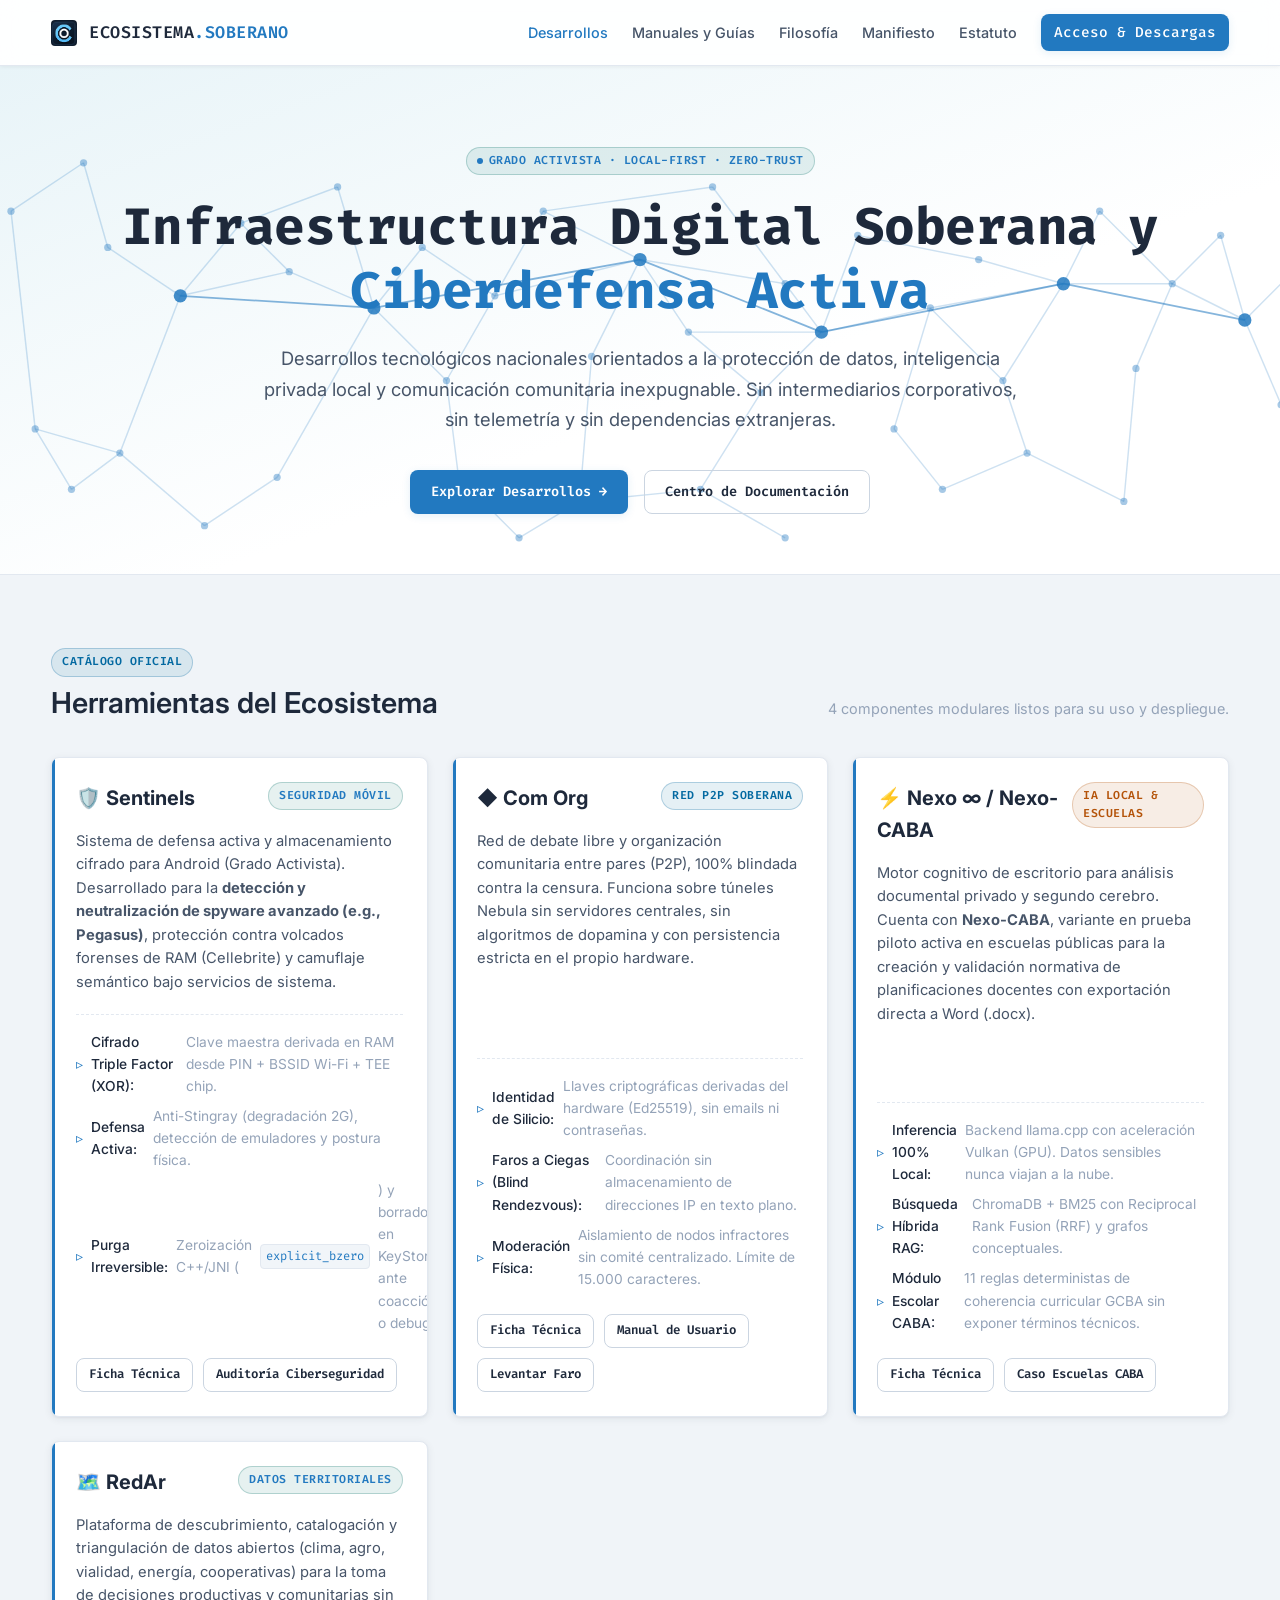
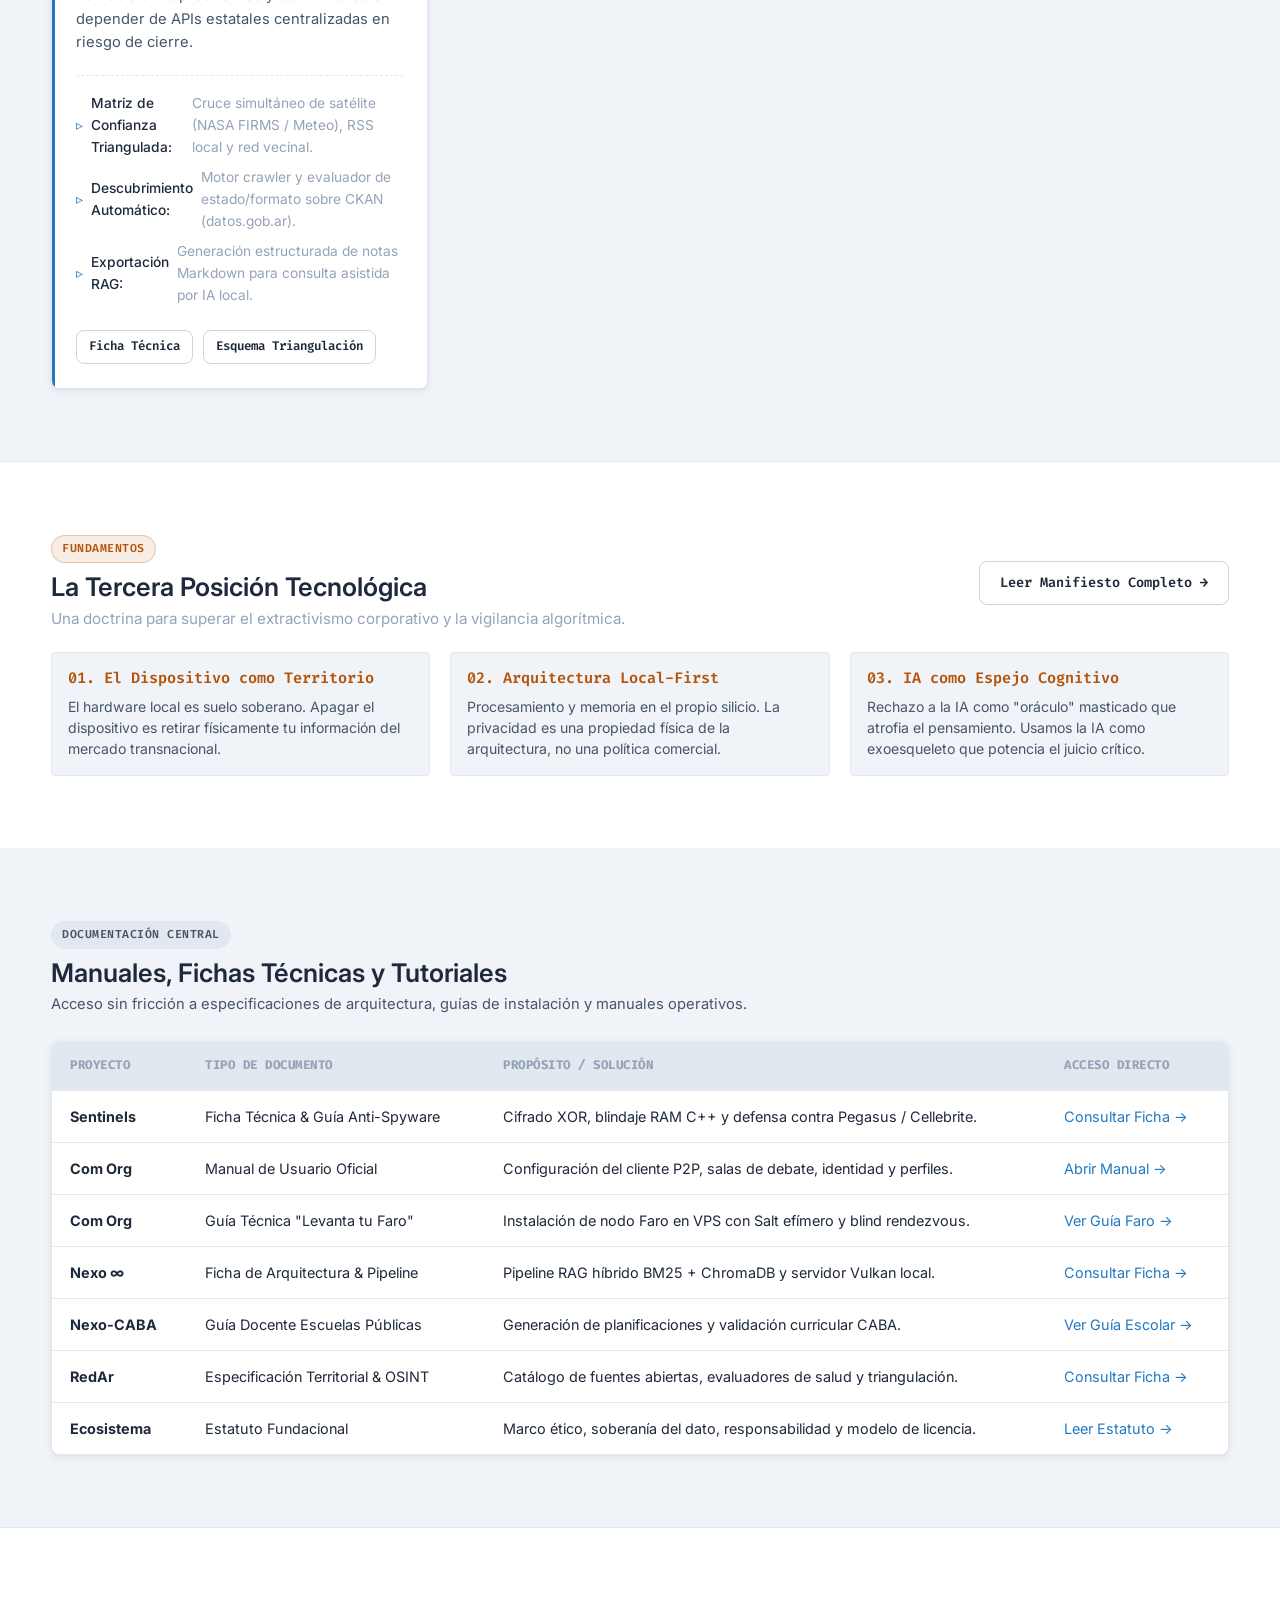
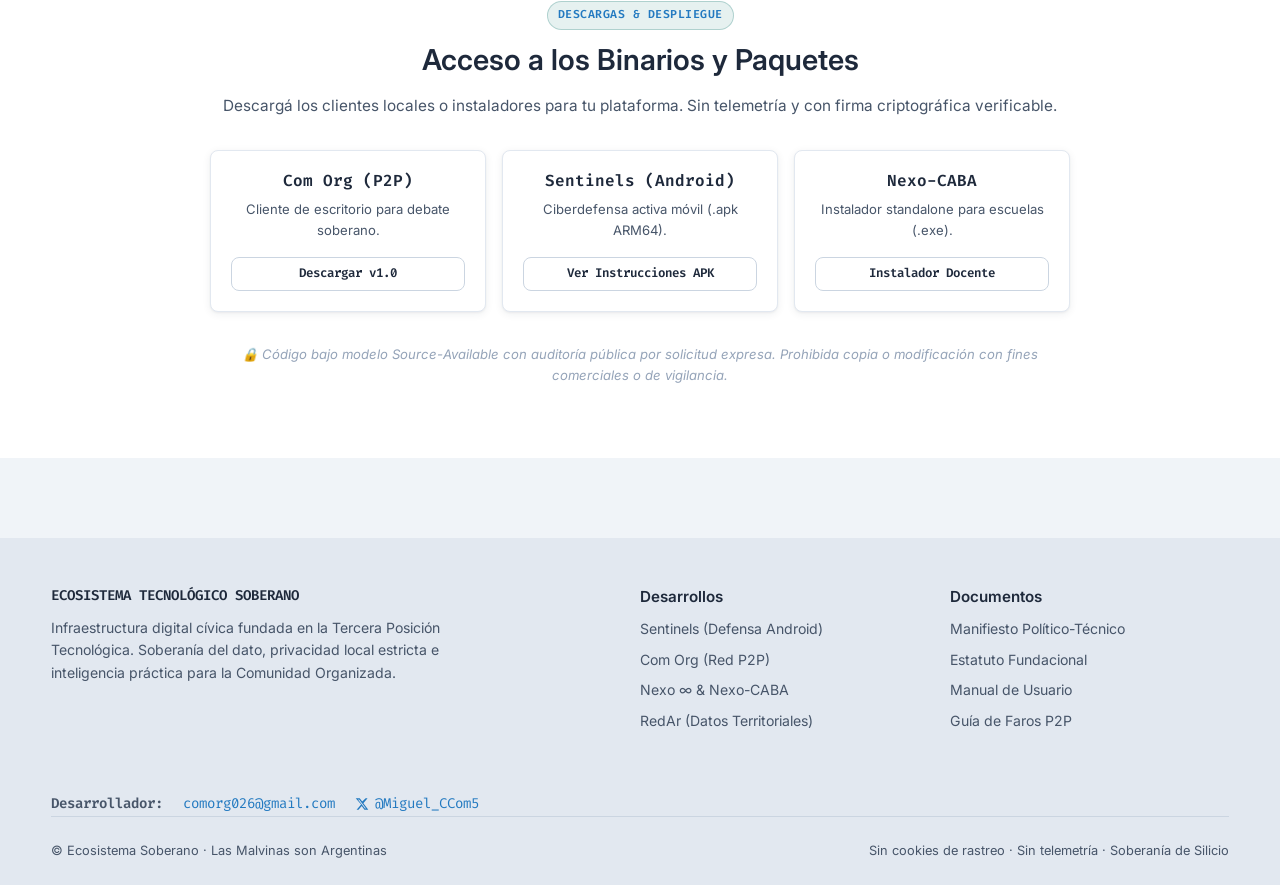
==== commit 0a90581d: "estilo color textos" ====
--- a/index.html
+++ b/index.html
@@ -5,6 +5,21 @@
   <meta name="viewport" content="width=device-width, initial-scale=1.0">
   <title>Ecosistema Tecnológico Soberano // Ciberdefensa, Red P2P e IA Local</title>
   <meta name="description" content="Portal oficial del Ecosistema Soberano. Infraestructura digital libre y ciberdefensa activa: Sentinels (Android/Pegasus), Com Org (Red P2P), Nexo Suite (IA Local) y RedAr (Datos Territoriales).">
+
+  <!-- Open Graph / Facebook / LinkedIn / WhatsApp -->
+  <meta property="og:type" content="website">
+  <meta property="og:url" content="https://com-org.pages.dev/">
+  <meta property="og:title" content="Ecosistema Tecnológico Soberano // Ciberdefensa, Red P2P e IA Local">
+  <meta property="og:description" content="Portal oficial del Ecosistema Soberano. Infraestructura digital libre y ciberdefensa activa: Sentinels, Com Org, Nexo Suite y RedAr.">
+  <meta property="og:image" content="https://com-org.pages.dev/img/destacada.png">
+
+  <!-- Twitter / X Card -->
+  <meta name="twitter:card" content="summary_large_image">
+  <meta name="twitter:site" content="@Miguel_CCom5">
+  <meta name="twitter:creator" content="@Miguel_CCom5">
+  <meta name="twitter:title" content="Ecosistema Tecnológico Soberano // Ciberdefensa, Red P2P e IA Local">
+  <meta name="twitter:description" content="Portal oficial del Ecosistema Soberano. Infraestructura digital libre y ciberdefensa activa: Sentinels, Com Org, Nexo Suite y RedAr.">
+  <meta name="twitter:image" content="https://com-org.pages.dev/img/destacada.png">
 
   <link rel="preconnect" href="https://fonts.googleapis.com">
   <link rel="preconnect" href="https://fonts.gstatic.com" crossorigin>
@@ -36,7 +51,80 @@
 
   <!-- Hero Principal -->
   <section class="hero">
-    <div class="container">
+
+    <!-- Red de nodos SVG — fondo decorativo, colores bandera argentina -->
+    <svg class="hero-network" viewBox="0 0 1200 420" preserveAspectRatio="xMidYMid slice" xmlns="http://www.w3.org/2000/svg" aria-hidden="true" focusable="false">
+      <!-- Líneas de conexión normales -->
+      <g stroke="rgba(34,121,192,0.22)" stroke-width="1.2" fill="none">
+        <line x1="80" y1="120" x2="140" y2="80"/><line x1="140" y1="80" x2="160" y2="150"/>
+        <line x1="160" y1="150" x2="220" y2="190"/><line x1="220" y1="190" x2="270" y2="130"/>
+        <line x1="220" y1="190" x2="310" y2="170"/><line x1="270" y1="130" x2="310" y2="170"/>
+        <line x1="270" y1="130" x2="350" y2="100"/><line x1="310" y1="170" x2="380" y2="200"/>
+        <line x1="350" y1="100" x2="380" y2="200"/><line x1="380" y1="200" x2="420" y2="150"/>
+        <line x1="380" y1="200" x2="440" y2="260"/><line x1="420" y1="150" x2="480" y2="190"/>
+        <line x1="440" y1="260" x2="480" y2="190"/><line x1="480" y1="190" x2="520" y2="120"/>
+        <line x1="480" y1="190" x2="600" y2="160"/><line x1="520" y1="120" x2="600" y2="160"/>
+        <line x1="520" y1="120" x2="660" y2="100"/><line x1="560" y1="240" x2="600" y2="160"/>
+        <line x1="600" y1="160" x2="640" y2="220"/><line x1="600" y1="160" x2="720" y2="180"/>
+        <line x1="640" y1="220" x2="700" y2="270"/><line x1="640" y1="220" x2="750" y2="220"/>
+        <line x1="660" y1="100" x2="720" y2="180"/><line x1="700" y1="270" x2="750" y2="220"/>
+        <line x1="720" y1="180" x2="750" y2="220"/><line x1="750" y1="220" x2="780" y2="140"/>
+        <line x1="750" y1="220" x2="840" y2="200"/><line x1="780" y1="140" x2="880" y2="160"/>
+        <line x1="810" y1="300" x2="840" y2="200"/><line x1="840" y1="200" x2="900" y2="260"/>
+        <line x1="840" y1="200" x2="950" y2="180"/><line x1="880" y1="160" x2="950" y2="180"/>
+        <line x1="900" y1="260" x2="950" y2="180"/><line x1="950" y1="180" x2="980" y2="120"/>
+        <line x1="950" y1="180" x2="1040" y2="180"/><line x1="980" y1="120" x2="1040" y2="180"/>
+        <line x1="1010" y1="250" x2="1040" y2="180"/><line x1="1040" y1="180" x2="1080" y2="140"/>
+        <line x1="1040" y1="180" x2="1100" y2="210"/><line x1="1080" y1="140" x2="1100" y2="210"/>
+        <line x1="1100" y1="210" x2="1130" y2="280"/><line x1="1100" y1="210" x2="1150" y2="160"/>
+        <line x1="1130" y1="280" x2="1150" y2="160"/>
+        <!-- clúster inferior -->
+        <line x1="80" y1="120" x2="100" y2="300"/><line x1="100" y1="300" x2="130" y2="350"/>
+        <line x1="100" y1="300" x2="170" y2="320"/><line x1="130" y1="350" x2="170" y2="320"/>
+        <line x1="170" y1="320" x2="240" y2="380"/><line x1="240" y1="380" x2="300" y2="340"/>
+        <line x1="220" y1="190" x2="170" y2="320"/><line x1="380" y1="200" x2="300" y2="340"/>
+        <line x1="440" y1="260" x2="450" y2="340"/><line x1="450" y1="340" x2="500" y2="390"/>
+        <line x1="450" y1="340" x2="550" y2="360"/><line x1="500" y1="390" x2="550" y2="360"/>
+        <line x1="560" y1="240" x2="550" y2="360"/><line x1="550" y1="360" x2="650" y2="350"/>
+        <line x1="700" y1="270" x2="650" y2="350"/><line x1="650" y1="350" x2="720" y2="390"/>
+        <line x1="810" y1="300" x2="850" y2="350"/><line x1="850" y1="350" x2="920" y2="320"/>
+        <line x1="900" y1="260" x2="920" y2="320"/><line x1="920" y1="320" x2="1000" y2="360"/>
+        <line x1="1010" y1="250" x2="1000" y2="360"/>
+      </g>
+      <!-- Líneas entre hubs (más visibles, azul bandera) -->
+      <g stroke="rgba(34,121,192,0.55)" stroke-width="1.5" fill="none">
+        <line x1="220" y1="190" x2="380" y2="200"/>
+        <line x1="380" y1="200" x2="600" y2="160"/>
+        <line x1="600" y1="160" x2="750" y2="220"/>
+        <line x1="750" y1="220" x2="950" y2="180"/>
+        <line x1="950" y1="180" x2="1100" y2="210"/>
+      </g>
+      <!-- Nodos pequeños — celeste suave -->
+      <g fill="rgba(34,121,192,0.40)">
+        <circle cx="80" cy="120" r="3"/><circle cx="140" cy="80" r="3"/><circle cx="160" cy="150" r="3"/>
+        <circle cx="270" cy="130" r="3"/><circle cx="310" cy="170" r="3"/><circle cx="350" cy="100" r="3"/>
+        <circle cx="420" cy="150" r="3"/><circle cx="440" cy="260" r="3"/><circle cx="480" cy="190" r="3"/>
+        <circle cx="520" cy="120" r="3"/><circle cx="560" cy="240" r="3"/><circle cx="640" cy="220" r="3"/>
+        <circle cx="660" cy="100" r="3"/><circle cx="700" cy="270" r="3"/><circle cx="720" cy="180" r="3"/>
+        <circle cx="780" cy="140" r="3"/><circle cx="810" cy="300" r="3"/><circle cx="840" cy="200" r="3"/>
+        <circle cx="880" cy="160" r="3"/><circle cx="900" cy="260" r="3"/><circle cx="980" cy="120" r="3"/>
+        <circle cx="1010" cy="250" r="3"/><circle cx="1040" cy="180" r="3"/><circle cx="1080" cy="140" r="3"/>
+        <circle cx="1130" cy="280" r="3"/><circle cx="1150" cy="160" r="3"/>
+        <circle cx="100" cy="300" r="3"/><circle cx="130" cy="350" r="3"/><circle cx="170" cy="320" r="3"/>
+        <circle cx="240" cy="380" r="3"/><circle cx="300" cy="340" r="3"/><circle cx="450" cy="340" r="3"/>
+        <circle cx="500" cy="390" r="3"/><circle cx="550" cy="360" r="3"/><circle cx="650" cy="350" r="3"/>
+        <circle cx="720" cy="390" r="3"/><circle cx="850" cy="350" r="3"/><circle cx="920" cy="320" r="3"/>
+        <circle cx="1000" cy="360" r="3"/>
+      </g>
+      <!-- Nodos hub — azul bandera argentina -->
+      <g fill="rgba(34,121,192,0.85)">
+        <circle cx="220" cy="190" r="5.5"/><circle cx="380" cy="200" r="5.5"/>
+        <circle cx="600" cy="160" r="5.5"/><circle cx="750" cy="220" r="5.5"/>
+        <circle cx="950" cy="180" r="5.5"/><circle cx="1100" cy="210" r="5.5"/>
+      </g>
+    </svg>
+
+    <div class="container" style="position:relative;z-index:1;">
       <div class="hero-pill">
         <span class="badge badge-emerald">
           <span class="badge-dot"></span> Grado Activista · Local-First · Zero-Trust
@@ -334,6 +422,16 @@
         </ul>
       </div>
     </div>
+    <!-- Línea de contacto del desarrollador -->
+    <div class="container" style="border-top: 1px solid var(--border-subtle); padding-top: 24px; margin-bottom: 0; display: flex; flex-wrap: wrap; align-items: center; gap: 20px; font-size: 0.88rem; color: var(--text-muted);">
+      <span style="font-weight: 600; color: var(--text-secondary); font-family: var(--font-mono);">Desarrollador:</span>
+      <a href="mailto:comorg026@gmail.com" style="color: var(--accent-emerald); font-family: var(--font-mono);">comorg026@gmail.com</a>
+      <a href="https://x.com/Miguel_CCom5" target="_blank" rel="noopener" style="color: var(--accent-emerald); font-family: var(--font-mono); display: inline-flex; align-items: center; gap: 6px;">
+        <svg width="14" height="14" viewBox="0 0 24 24" fill="currentColor" aria-hidden="true"><path d="M18.244 2.25h3.308l-7.227 8.26 8.502 11.24H16.17l-4.714-6.231-5.401 6.231H2.741l7.73-8.835L1.254 2.25H8.08l4.261 5.636 5.903-5.636Zm-1.161 17.52h1.833L7.084 4.126H5.117z"/></svg>
+        @Miguel_CCom5
+      </a>
+    </div>
+
     <div class="container footer-bottom">
       <div>© Ecosistema Soberano · Las Malvinas son Argentinas</div>
       <div>Sin cookies de rastreo · Sin telemetría · Soberanía de Silicio</div>
--- a/css/main.css
+++ b/css/main.css
@@ -443,6 +443,19 @@
   text-align: center;
   border-bottom: 1px solid var(--border-subtle);
   background: linear-gradient(160deg, #e8f4f8 0%, #ffffff 60%);
+  position: relative;
+  overflow: hidden;
+}
+
+/* Red de nodos SVG en el fondo del hero */
+.hero-network {
+  position: absolute;
+  inset: 0;
+  width: 100%;
+  height: 100%;
+  pointer-events: none;
+  opacity: 1;
+  z-index: 0;
 }
 
 .hero-pill {
@@ -612,7 +625,7 @@
   padding: 48px 0 24px;
   margin-top: 80px;
   font-size: 0.88rem;
-  color: var(--text-muted);
+  color: var(--text-secondary);
 }
 
 .footer-grid {
@@ -628,6 +641,10 @@
   margin-bottom: 12px;
 }
 
+.footer-brand p {
+  color: var(--text-secondary);
+}
+
 .footer-links {
   list-style: none;
   display: flex;
@@ -636,15 +653,19 @@
 }
 
 .footer-links a {
-  color: var(--text-muted);
+  color: var(--text-secondary);
 }
 
 .footer-links a:hover {
   color: var(--text-primary);
 }
 
+footer h4 {
+  color: var(--text-primary);
+}
+
 .footer-bottom {
-  border-top: 1px solid var(--border-subtle);
+  border-top: 1px solid var(--border-strong);
   padding-top: 24px;
   display: flex;
   justify-content: space-between;
@@ -652,6 +673,7 @@
   flex-wrap: wrap;
   gap: 12px;
   font-size: 0.8rem;
+  color: var(--text-secondary);
 }
 
 /* ── Código en línea y bloques ── */
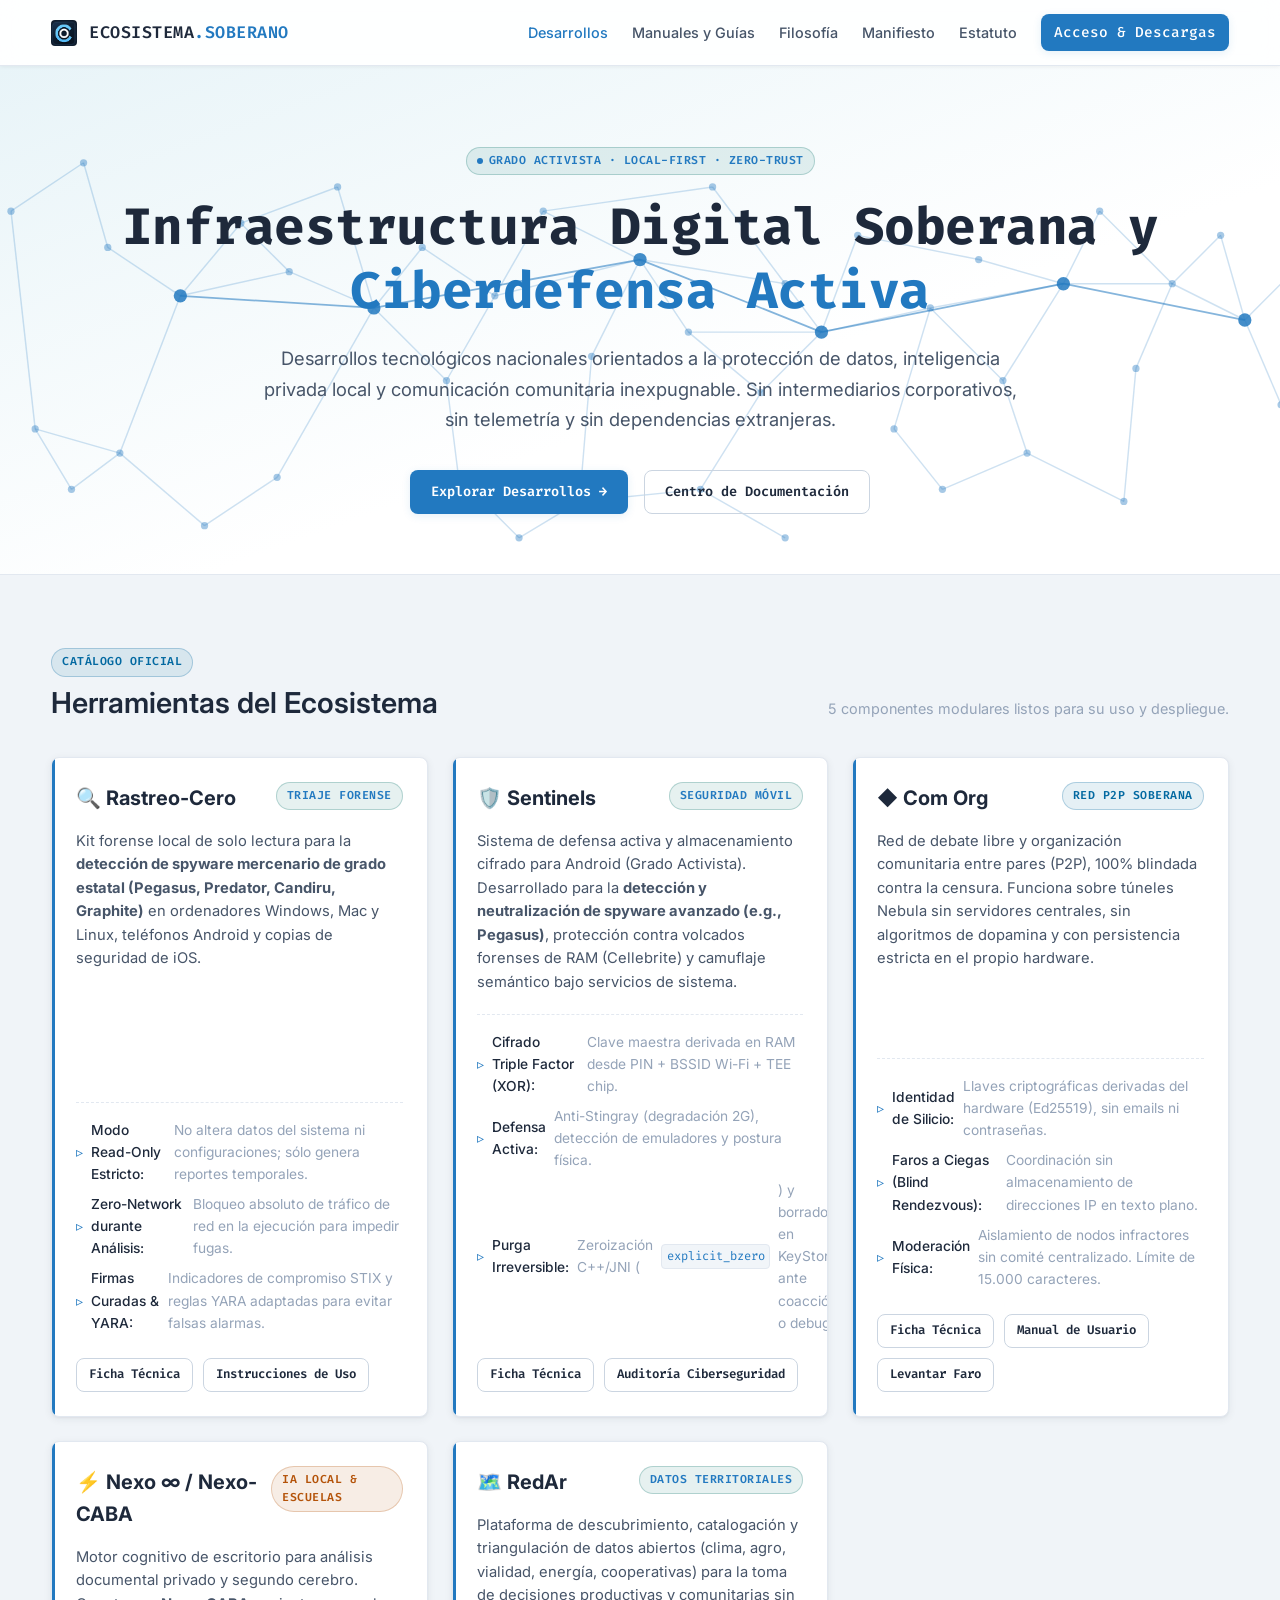
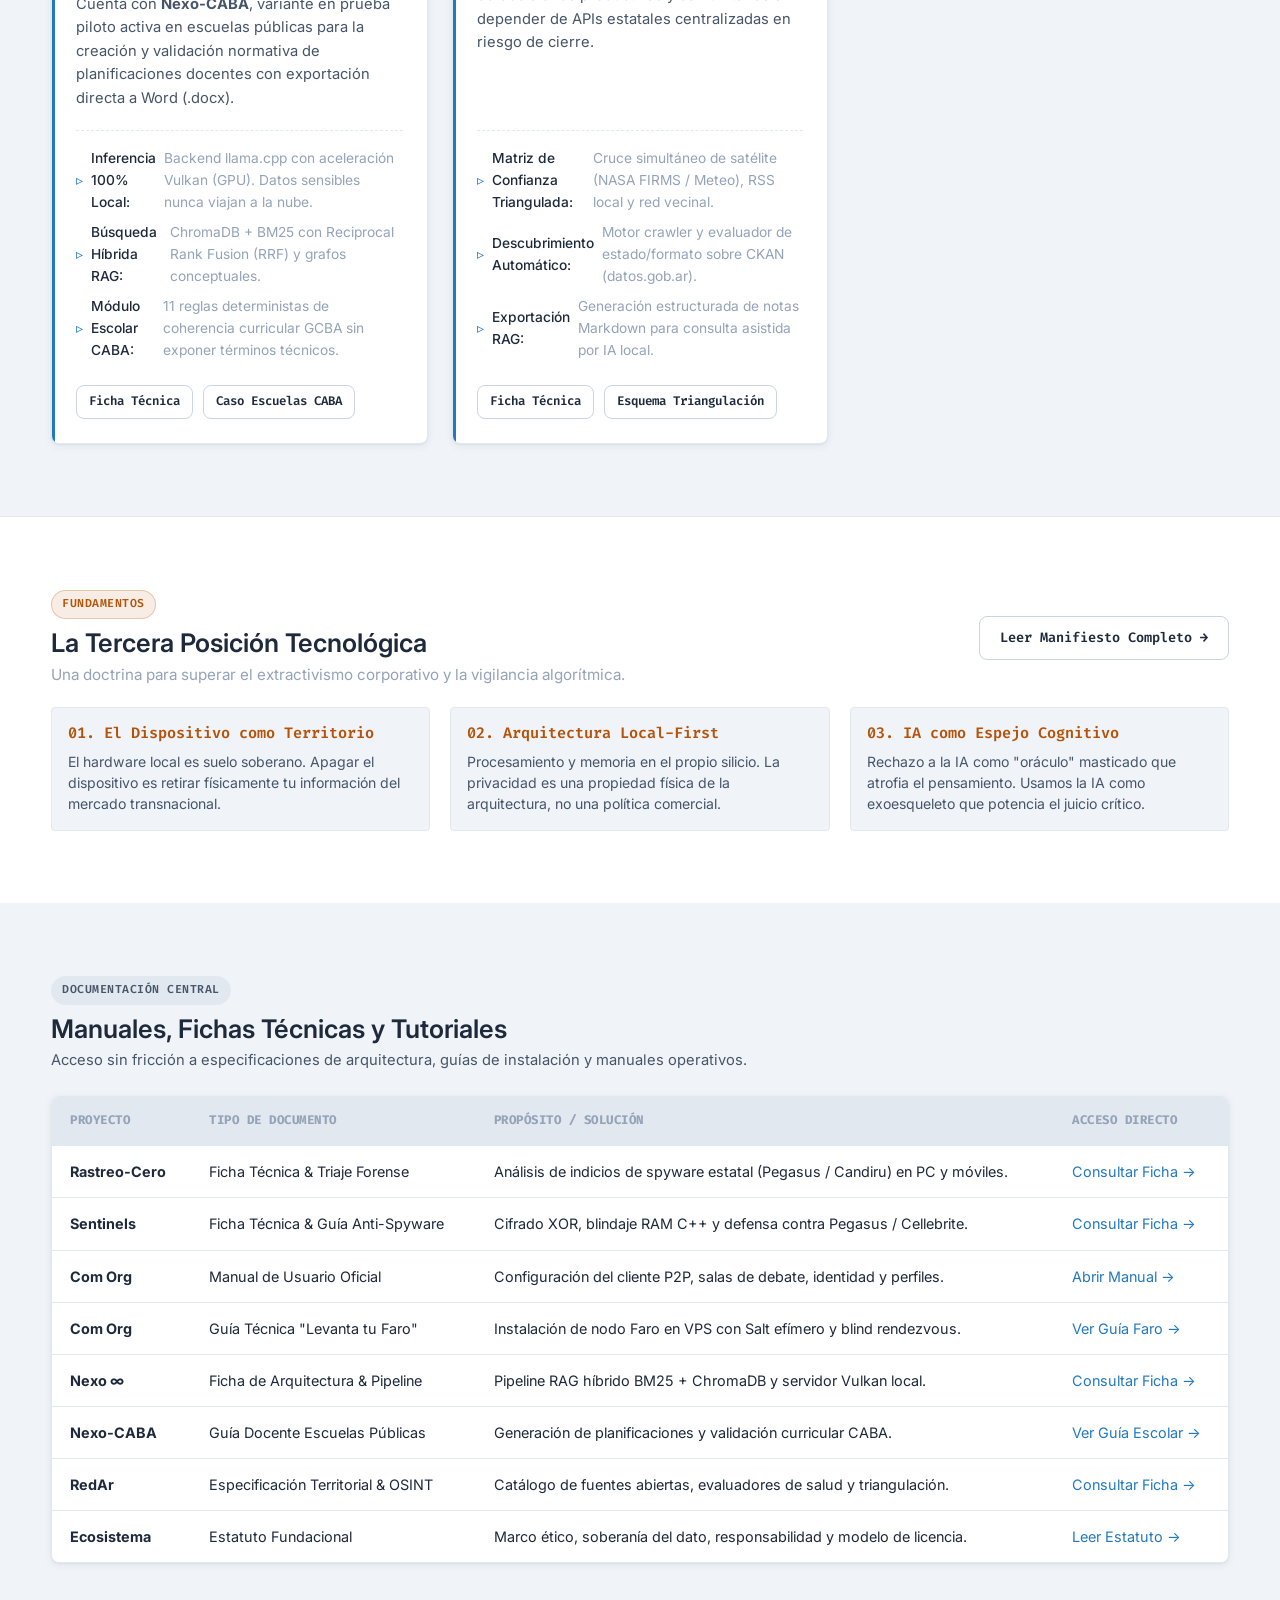
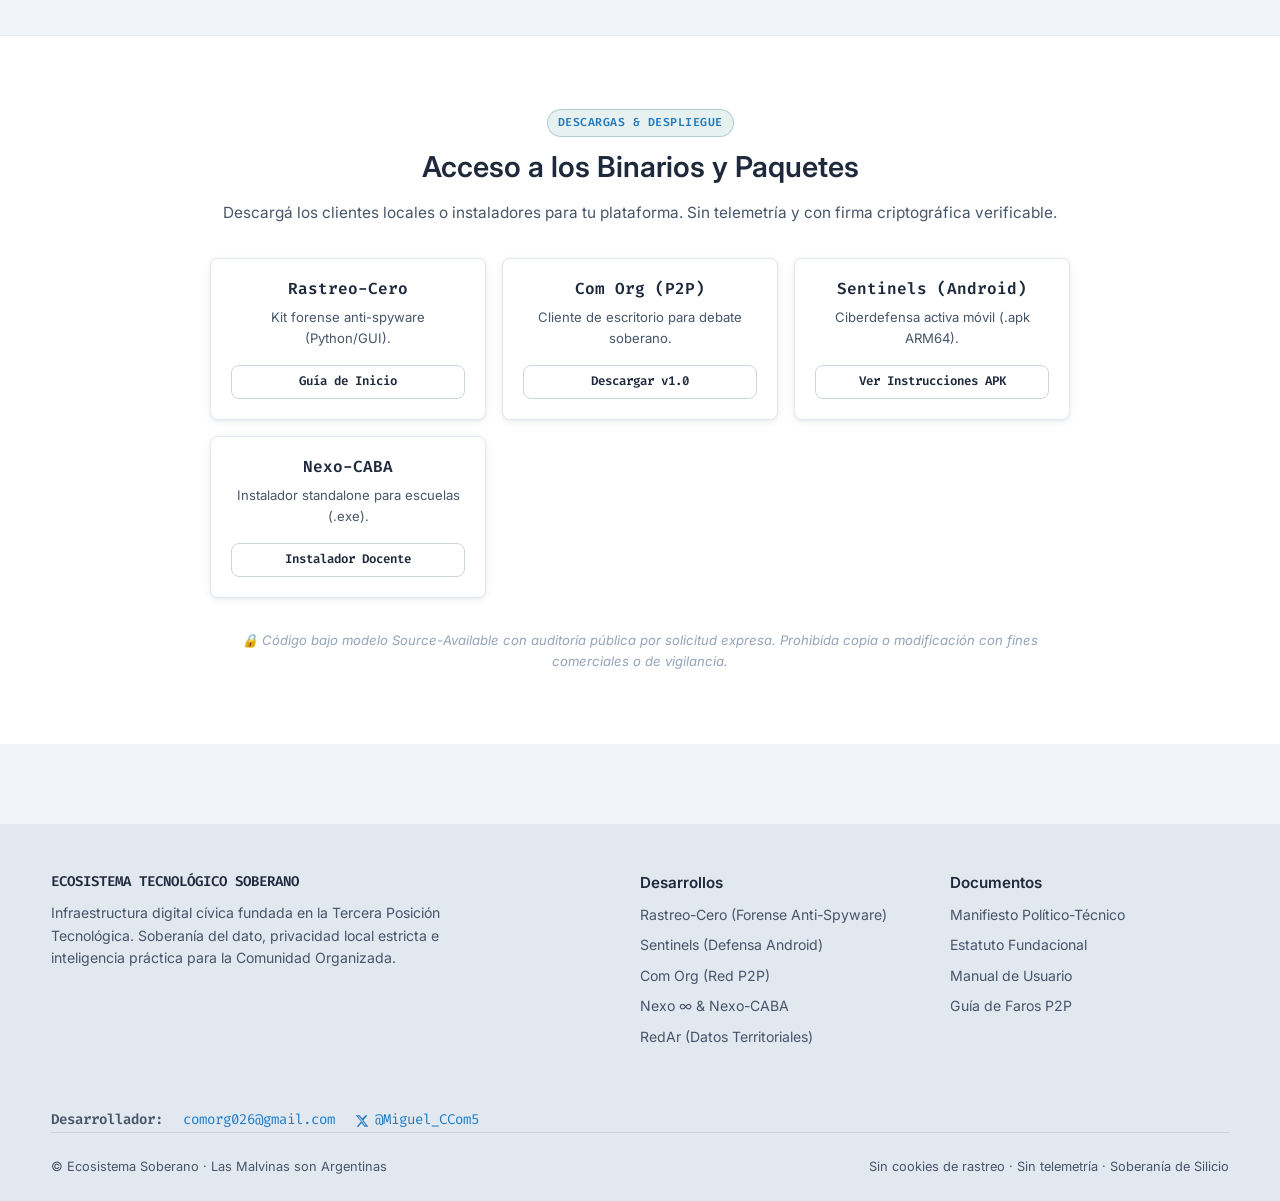
==== commit a49cbc2c: "rastreo cero, manual etc" ====
--- a/index.html
+++ b/index.html
@@ -153,13 +153,35 @@
           <h2 style="font-size: 1.8rem;">Herramientas del Ecosistema</h2>
         </div>
         <p style="color: var(--text-muted); font-size: 0.9rem;">
-          4 componentes modulares listos para su uso y despliegue.
+          5 componentes modulares listos para su uso y despliegue.
         </p>
       </div>
 
       <div class="grid-ecosystem">
 
-        <!-- 1. SENTINELS -->
+        <!-- 1. RASTREO-CERO -->
+        <article class="card card-tactical-border product-card">
+          <div class="product-header">
+            <div class="product-title">
+              <span>🔍 Rastreo-Cero</span>
+            </div>
+            <span class="badge badge-emerald">Triaje Forense</span>
+          </div>
+          <p class="product-desc">
+            Kit forense local de solo lectura para la <strong>detección de spyware mercenario de grado estatal (Pegasus, Predator, Candiru, Graphite)</strong> en ordenadores Windows, Mac y Linux, teléfonos Android y copias de seguridad de iOS.
+          </p>
+          <ul class="product-features">
+            <li><strong>Modo Read-Only Estricto:</strong> No altera datos del sistema ni configuraciones; sólo genera reportes temporales.</li>
+            <li><strong>Zero-Network durante Análisis:</strong> Bloqueo absoluto de tráfico de red en la ejecución para impedir fugas.</li>
+            <li><strong>Firmas Curadas & YARA:</strong> Indicadores de compromiso STIX y reglas YARA adaptadas para evitar falsas alarmas.</li>
+          </ul>
+          <div class="product-actions">
+            <a href="docs/rastreo-cero.html" class="btn btn-outline btn-sm">Ficha Técnica</a>
+            <a href="#descargas" class="btn btn-outline btn-sm">Instrucciones de Uso</a>
+          </div>
+        </article>
+
+        <!-- 2. SENTINELS -->
         <article class="card card-tactical-border product-card">
           <div class="product-header">
             <div class="product-title">
@@ -312,6 +334,12 @@
           </thead>
           <tbody>
             <tr>
+              <td><strong>Rastreo-Cero</strong></td>
+              <td>Ficha Técnica & Triaje Forense</td>
+              <td>Análisis de indicios de spyware estatal (Pegasus / Candiru) en PC y móviles.</td>
+              <td><a href="docs/rastreo-cero.html">Consultar Ficha →</a></td>
+            </tr>
+            <tr>
               <td><strong>Sentinels</strong></td>
               <td>Ficha Técnica & Guía Anti-Spyware</td>
               <td>Cifrado XOR, blindaje RAM C++ y defensa contra Pegasus / Cellebrite.</td>
@@ -370,6 +398,12 @@
 
       <div style="display: grid; grid-template-columns: repeat(auto-fit, minmax(220px, 1fr)); gap: 16px; margin-bottom: 32px;">
         <div class="card" style="text-align: center; padding: 20px;">
+          <h4 style="font-family: var(--font-mono); margin-bottom: 8px;">Rastreo-Cero</h4>
+          <p style="font-size: 0.82rem; margin-bottom: 16px;">Kit forense anti-spyware (Python/GUI).</p>
+          <a href="docs/rastreo-cero.html#guia" class="btn btn-outline btn-sm">Guía de Inicio</a>
+        </div>
+
+        <div class="card" style="text-align: center; padding: 20px;">
           <h4 style="font-family: var(--font-mono); margin-bottom: 8px;">Com Org (P2P)</h4>
           <p style="font-size: 0.82rem; margin-bottom: 16px;">Cliente de escritorio para debate soberano.</p>
           <a href="#" class="btn btn-outline btn-sm" onclick="alert('Paquete disponible para Windows y Linux en el repositorio oficial.'); return false;">Descargar v1.0</a>
@@ -406,6 +440,7 @@
       <div>
         <h4 style="font-size: 0.95rem; margin-bottom: 12px;">Desarrollos</h4>
         <ul class="footer-links">
+          <li><a href="docs/rastreo-cero.html">Rastreo-Cero (Forense Anti-Spyware)</a></li>
           <li><a href="docs/sentinels.html">Sentinels (Defensa Android)</a></li>
           <li><a href="docs/com-org.html">Com Org (Red P2P)</a></li>
           <li><a href="docs/nexo.html">Nexo ∞ & Nexo-CABA</a></li>
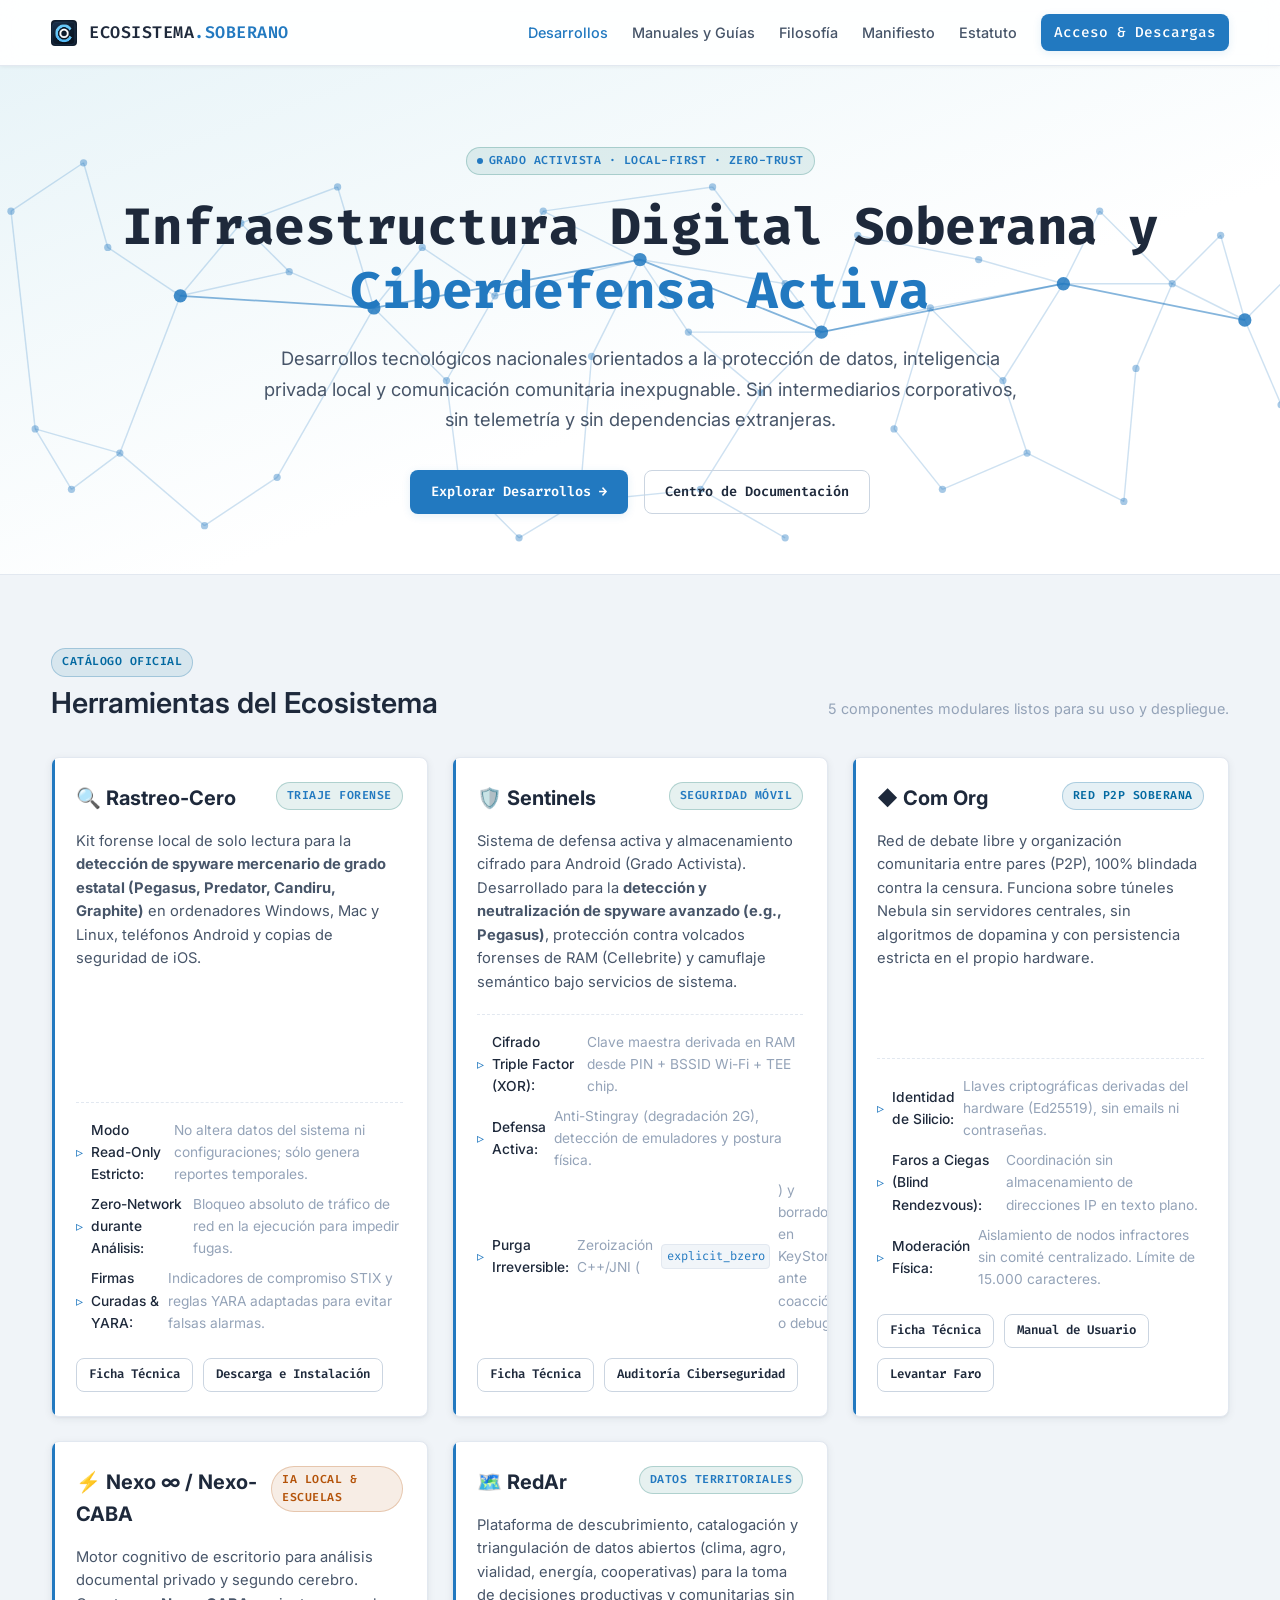
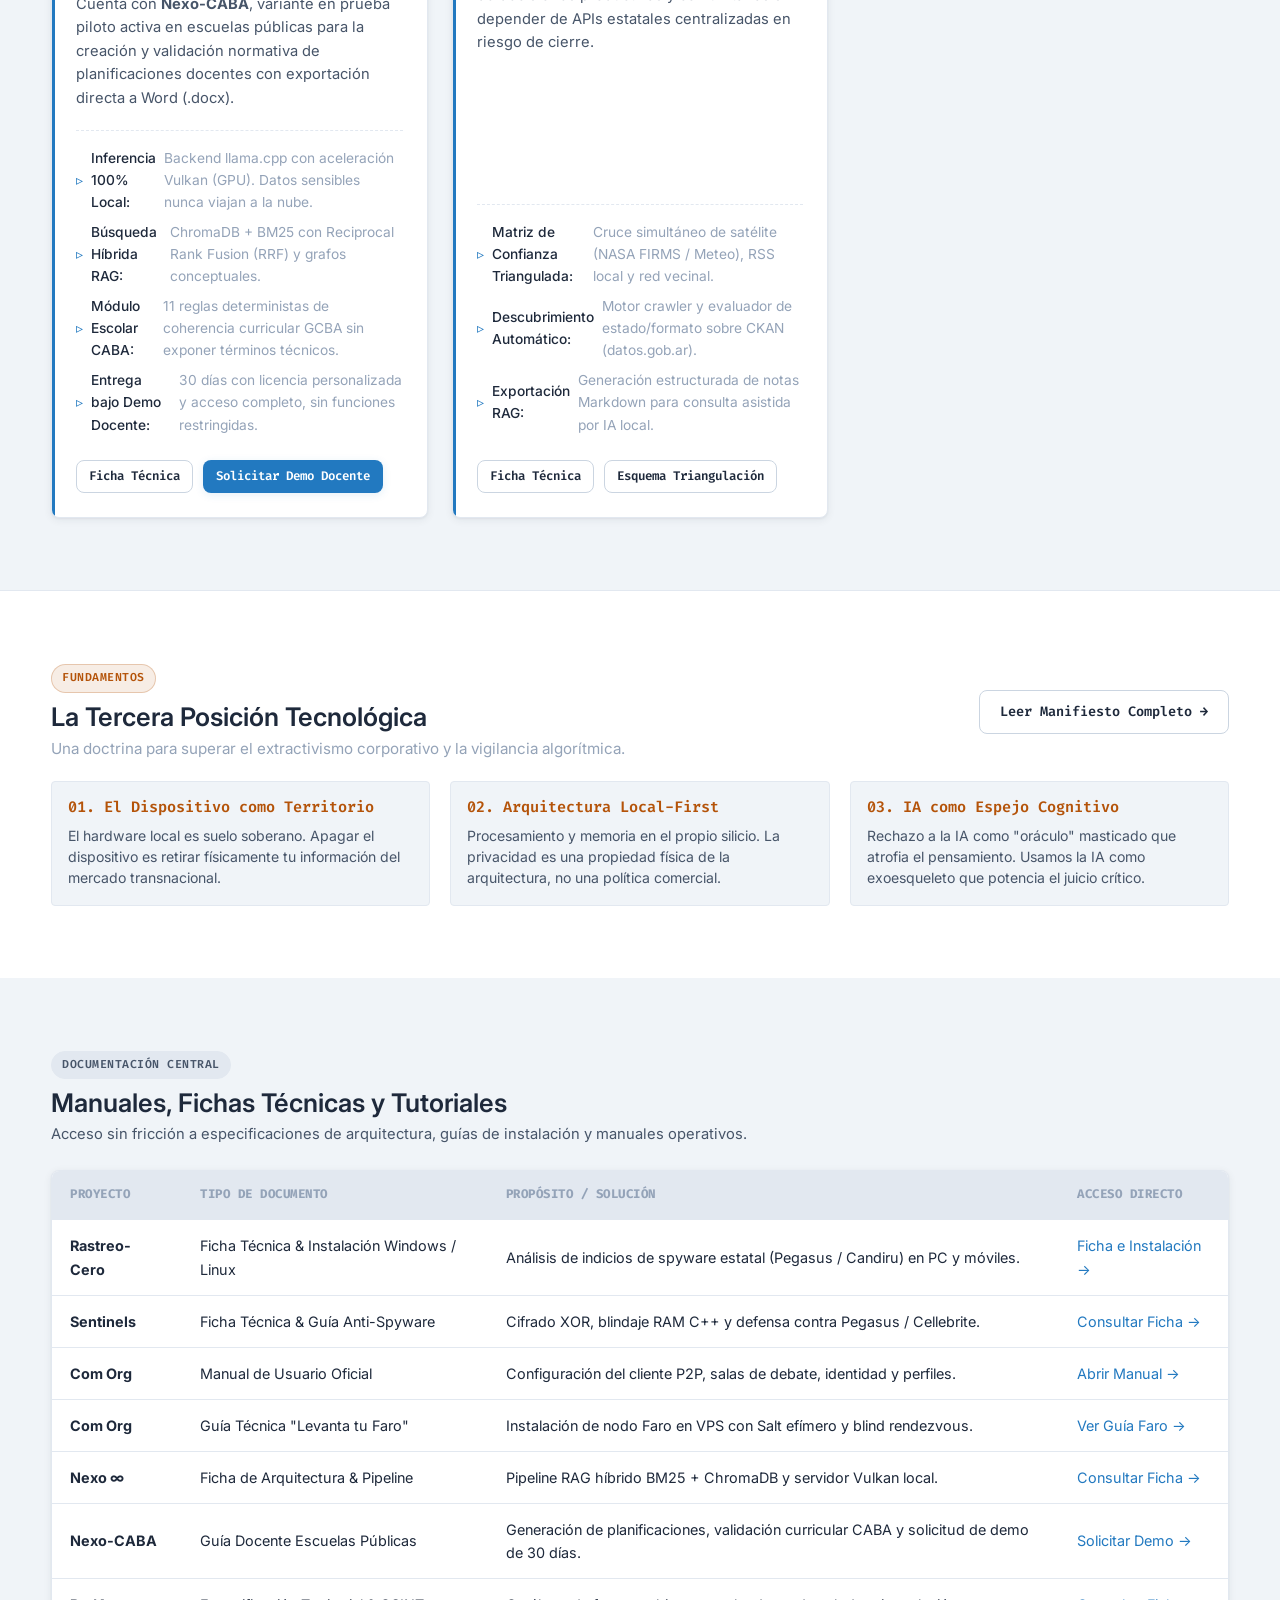
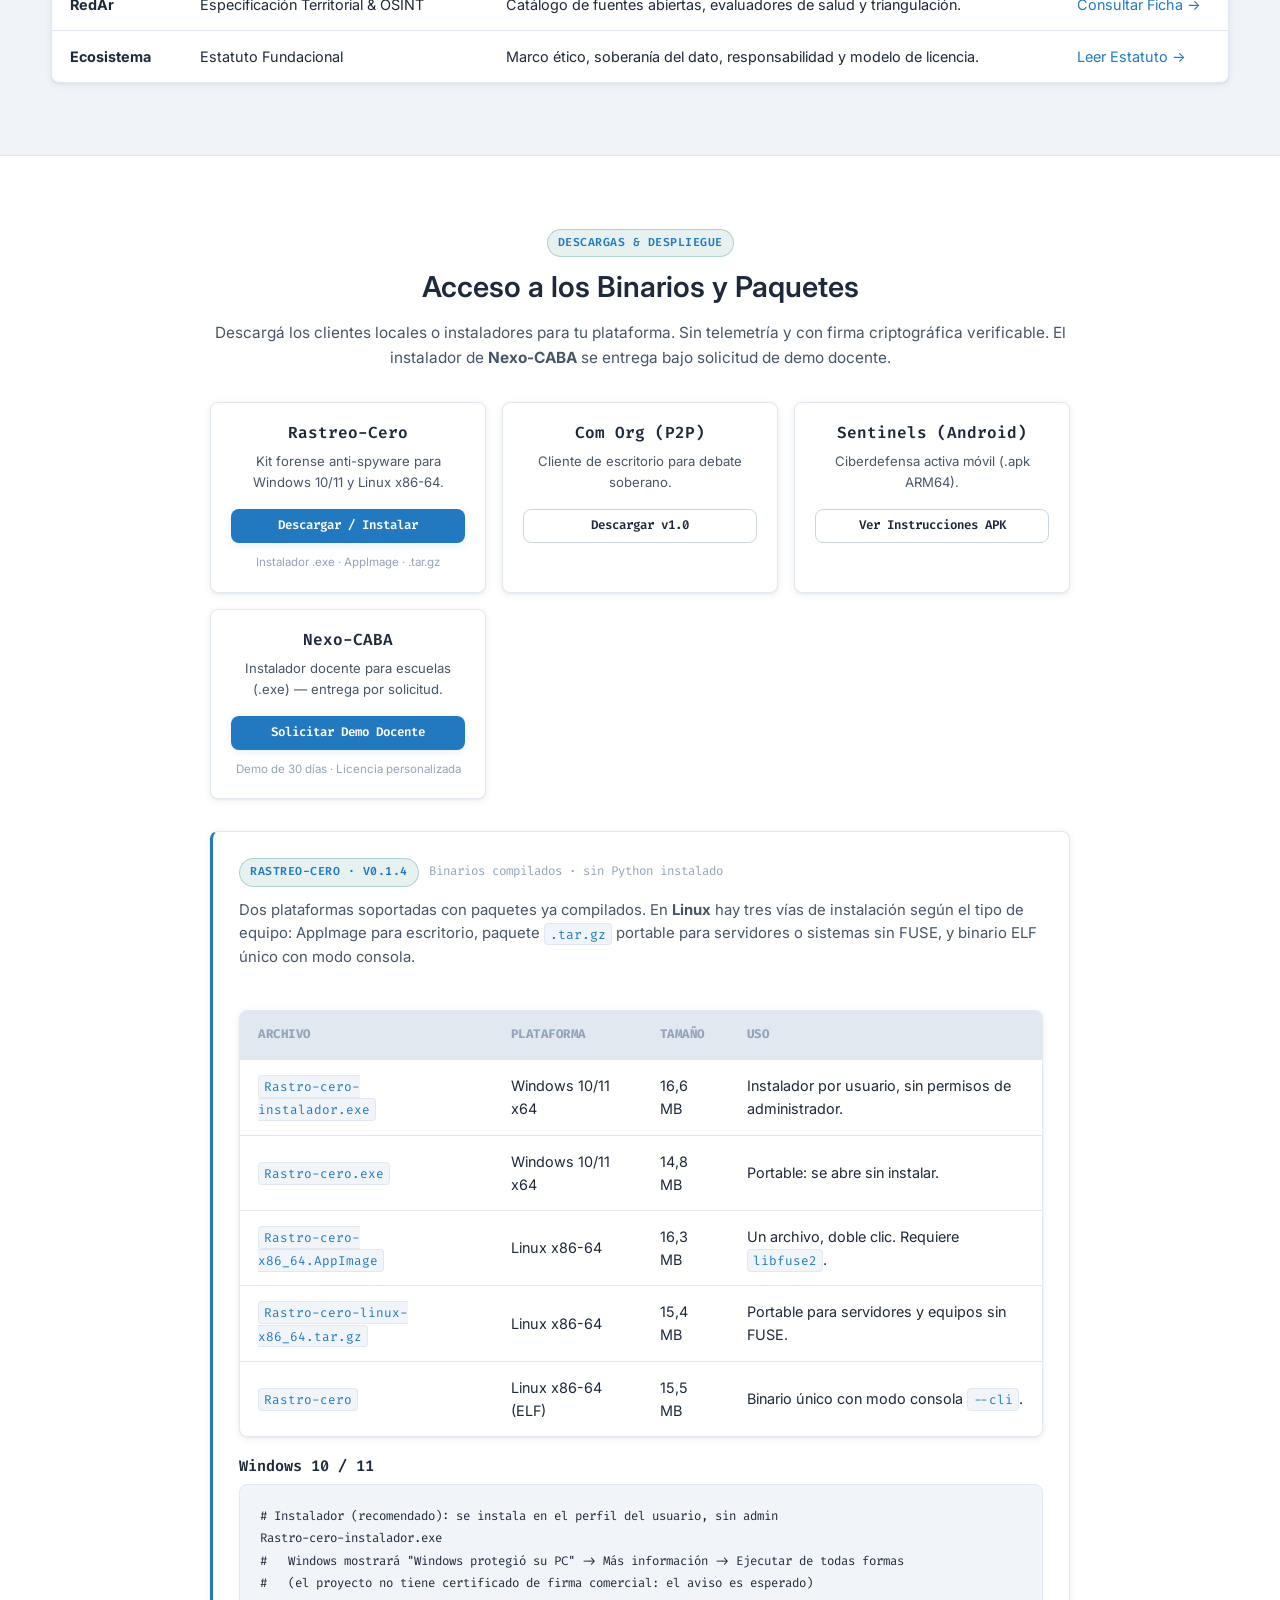
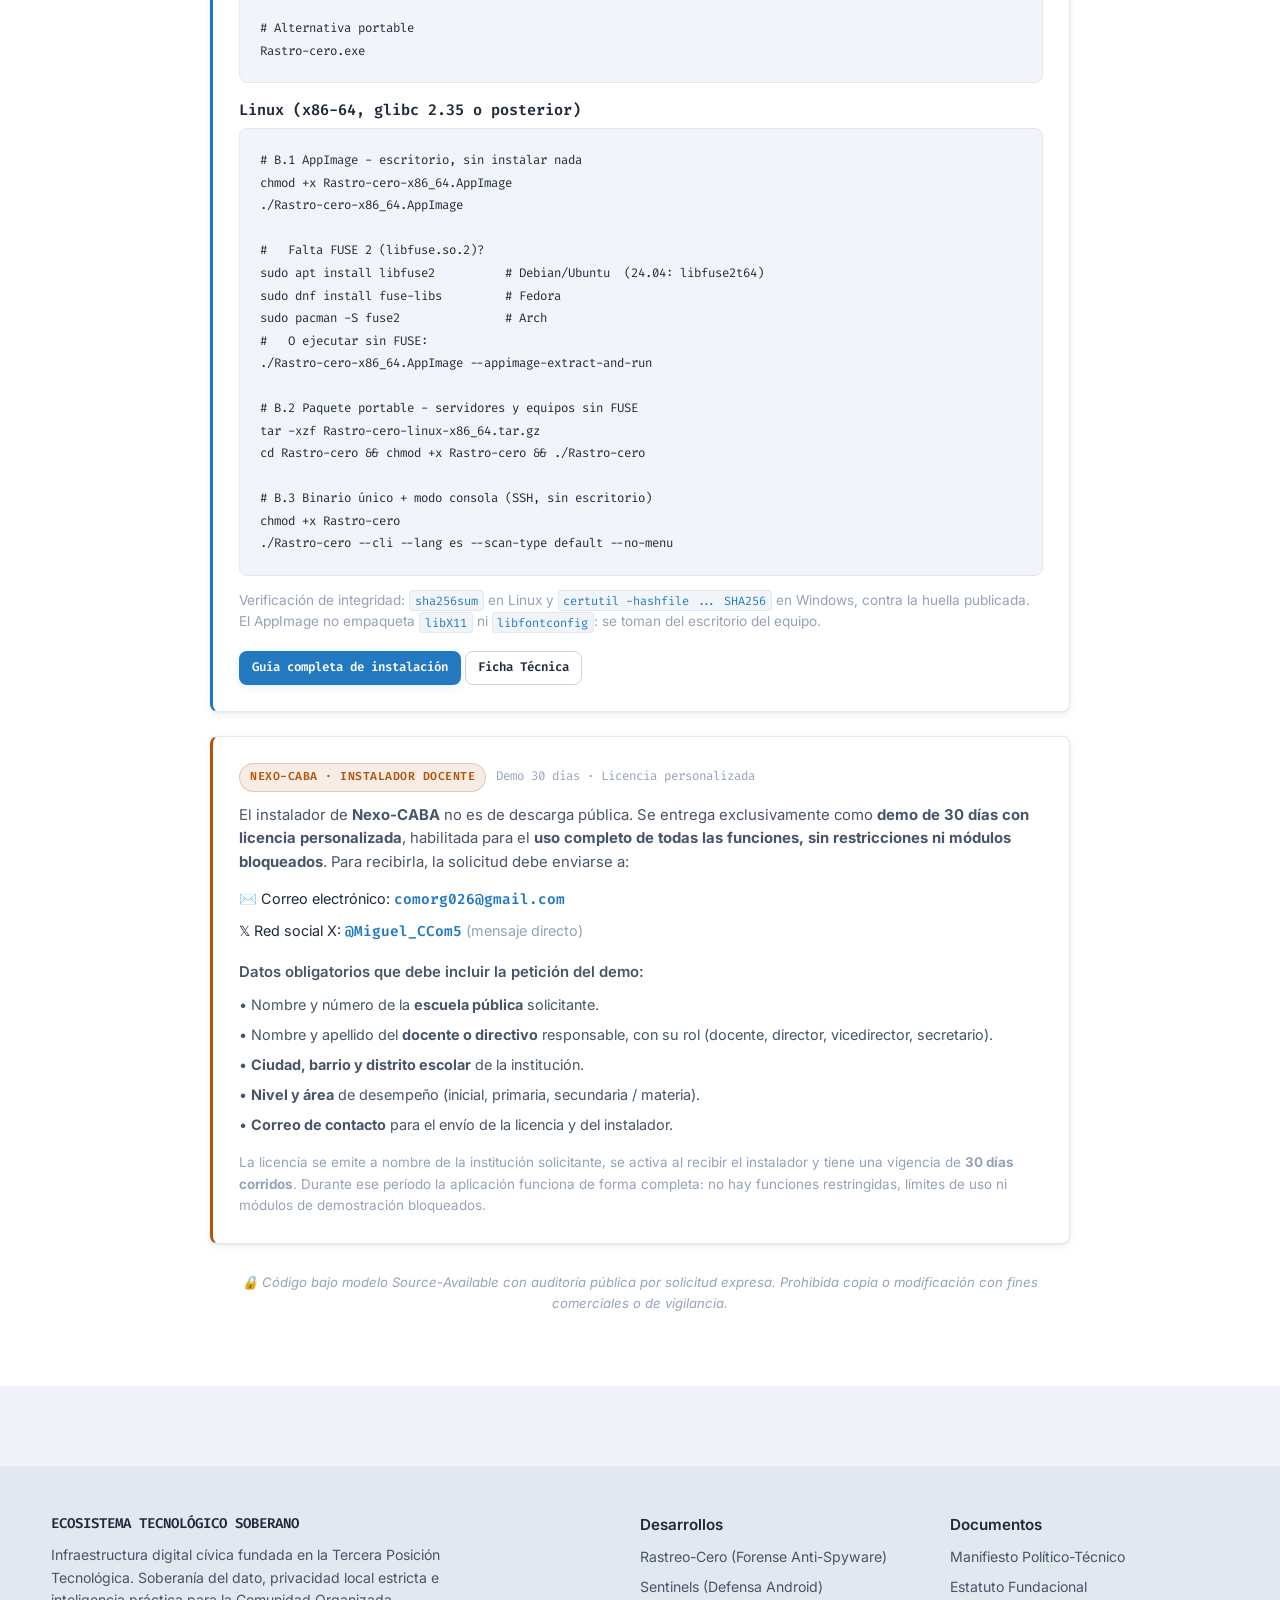
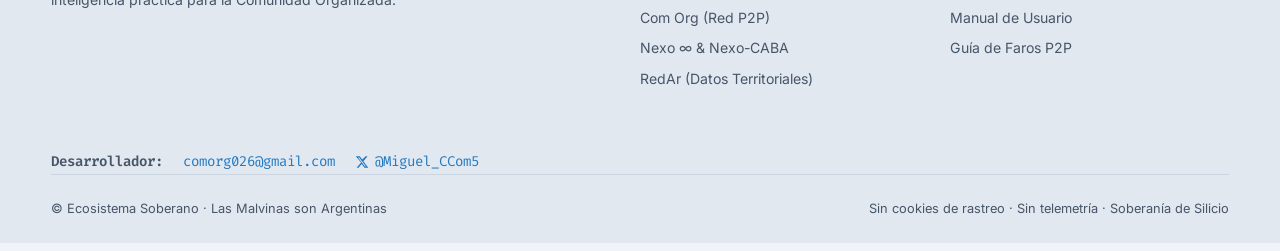
==== commit 34a85853: "Instalador Nexo y rastro cero" ====
--- a/index.html
+++ b/index.html
@@ -177,7 +177,7 @@
           </ul>
           <div class="product-actions">
             <a href="docs/rastreo-cero.html" class="btn btn-outline btn-sm">Ficha Técnica</a>
-            <a href="#descargas" class="btn btn-outline btn-sm">Instrucciones de Uso</a>
+            <a href="#descarga-rastreo-cero" class="btn btn-outline btn-sm">Descarga e Instalación</a>
           </div>
         </article>
 
@@ -241,10 +241,11 @@
             <li><strong>Inferencia 100% Local:</strong> Backend llama.cpp con aceleración Vulkan (GPU). Datos sensibles nunca viajan a la nube.</li>
             <li><strong>Búsqueda Híbrida RAG:</strong> ChromaDB + BM25 con Reciprocal Rank Fusion (RRF) y grafos conceptuales.</li>
             <li><strong>Módulo Escolar CABA:</strong> 11 reglas deterministas de coherencia curricular GCBA sin exponer términos técnicos.</li>
+            <li><strong>Entrega bajo Demo Docente:</strong> 30 días con licencia personalizada y acceso completo, sin funciones restringidas.</li>
           </ul>
           <div class="product-actions">
             <a href="docs/nexo.html" class="btn btn-outline btn-sm">Ficha Técnica</a>
-            <a href="docs/nexo.html#educacion" class="btn btn-outline btn-sm">Caso Escuelas CABA</a>
+            <a href="docs/nexo.html#descarga" class="btn btn-primary btn-sm">Solicitar Demo Docente</a>
           </div>
         </article>
 
@@ -335,9 +336,9 @@
           <tbody>
             <tr>
               <td><strong>Rastreo-Cero</strong></td>
-              <td>Ficha Técnica & Triaje Forense</td>
+              <td>Ficha Técnica & Instalación Windows / Linux</td>
               <td>Análisis de indicios de spyware estatal (Pegasus / Candiru) en PC y móviles.</td>
-              <td><a href="docs/rastreo-cero.html">Consultar Ficha →</a></td>
+              <td><a href="docs/rastreo-cero.html#guia">Ficha e Instalación →</a></td>
             </tr>
             <tr>
               <td><strong>Sentinels</strong></td>
@@ -366,8 +367,8 @@
             <tr>
               <td><strong>Nexo-CABA</strong></td>
               <td>Guía Docente Escuelas Públicas</td>
-              <td>Generación de planificaciones y validación curricular CABA.</td>
-              <td><a href="docs/nexo.html#educacion">Ver Guía Escolar →</a></td>
+              <td>Generación de planificaciones, validación curricular CABA y solicitud de demo de 30 días.</td>
+              <td><a href="docs/nexo.html#descarga">Solicitar Demo →</a></td>
             </tr>
             <tr>
               <td><strong>RedAr</strong></td>
@@ -393,14 +394,15 @@
       <span class="badge badge-emerald" style="margin-bottom: 12px;">Descargas & Despliegue</span>
       <h2 style="font-size: 1.8rem; margin-bottom: 16px;">Acceso a los Binarios y Paquetes</h2>
       <p style="color: var(--text-secondary); margin-bottom: 32px;">
-        Descargá los clientes locales o instaladores para tu plataforma. Sin telemetría y con firma criptográfica verificable.
+        Descargá los clientes locales o instaladores para tu plataforma. Sin telemetría y con firma criptográfica verificable. El instalador de <strong>Nexo-CABA</strong> se entrega bajo solicitud de demo docente.
       </p>
 
       <div style="display: grid; grid-template-columns: repeat(auto-fit, minmax(220px, 1fr)); gap: 16px; margin-bottom: 32px;">
         <div class="card" style="text-align: center; padding: 20px;">
           <h4 style="font-family: var(--font-mono); margin-bottom: 8px;">Rastreo-Cero</h4>
-          <p style="font-size: 0.82rem; margin-bottom: 16px;">Kit forense anti-spyware (Python/GUI).</p>
-          <a href="docs/rastreo-cero.html#guia" class="btn btn-outline btn-sm">Guía de Inicio</a>
+          <p style="font-size: 0.82rem; margin-bottom: 16px;">Kit forense anti-spyware para Windows 10/11 y Linux x86-64.</p>
+          <a href="#descarga-rastreo-cero" class="btn btn-primary btn-sm">Descargar / Instalar</a>
+          <p style="font-size: 0.72rem; color: var(--text-muted); margin-top: 10px;">Instalador .exe · AppImage · .tar.gz</p>
         </div>
 
         <div class="card" style="text-align: center; padding: 20px;">
@@ -417,9 +419,142 @@
 
         <div class="card" style="text-align: center; padding: 20px;">
           <h4 style="font-family: var(--font-mono); margin-bottom: 8px;">Nexo-CABA</h4>
-          <p style="font-size: 0.82rem; margin-bottom: 16px;">Instalador standalone para escuelas (.exe).</p>
-          <a href="docs/nexo.html#descarga" class="btn btn-outline btn-sm">Instalador Docente</a>
-        </div>
+          <p style="font-size: 0.82rem; margin-bottom: 16px;">Instalador docente para escuelas (.exe) — entrega por solicitud.</p>
+          <a href="#demo-nexo-caba" class="btn btn-primary btn-sm">Solicitar Demo Docente</a>
+          <p style="font-size: 0.72rem; color: var(--text-muted); margin-top: 10px;">Demo de 30 días · Licencia personalizada</p>
+        </div>
+      </div>
+
+      <!-- Detalle: instalación de Rastreo-Cero en Windows y Linux -->
+      <div class="card" id="descarga-rastreo-cero" style="text-align: left; padding: 26px; margin-bottom: 24px; border-left: 3px solid var(--accent-emerald);">
+        <div style="display: flex; align-items: center; gap: 10px; flex-wrap: wrap; margin-bottom: 12px;">
+          <span class="badge badge-emerald">Rastreo-Cero · v0.1.4</span>
+          <span style="font-size: 0.78rem; color: var(--text-muted); font-family: var(--font-mono);">Binarios compilados · sin Python instalado</span>
+        </div>
+
+        <p style="font-size: 0.93rem; margin-bottom: 16px;">
+          Dos plataformas soportadas con paquetes ya compilados. En <strong>Linux</strong> hay tres vías de instalación según el tipo de equipo: AppImage para escritorio, paquete <code class="codigo">.tar.gz</code> portable para servidores o sistemas sin FUSE, y binario ELF único con modo consola.
+        </p>
+
+        <div class="docs-table-wrapper" style="margin-bottom: 20px;">
+          <table class="docs-table">
+            <thead>
+              <tr>
+                <th>Archivo</th>
+                <th>Plataforma</th>
+                <th>Tamaño</th>
+                <th>Uso</th>
+              </tr>
+            </thead>
+            <tbody>
+              <tr>
+                <td><code class="codigo">Rastro-cero-instalador.exe</code></td>
+                <td>Windows 10/11 x64</td>
+                <td>16,6 MB</td>
+                <td>Instalador por usuario, sin permisos de administrador.</td>
+              </tr>
+              <tr>
+                <td><code class="codigo">Rastro-cero.exe</code></td>
+                <td>Windows 10/11 x64</td>
+                <td>14,8 MB</td>
+                <td>Portable: se abre sin instalar.</td>
+              </tr>
+              <tr>
+                <td><code class="codigo">Rastro-cero-x86_64.AppImage</code></td>
+                <td>Linux x86-64</td>
+                <td>16,3 MB</td>
+                <td>Un archivo, doble clic. Requiere <code class="codigo">libfuse2</code>.</td>
+              </tr>
+              <tr>
+                <td><code class="codigo">Rastro-cero-linux-x86_64.tar.gz</code></td>
+                <td>Linux x86-64</td>
+                <td>15,4 MB</td>
+                <td>Portable para servidores y equipos sin FUSE.</td>
+              </tr>
+              <tr>
+                <td><code class="codigo">Rastro-cero</code></td>
+                <td>Linux x86-64 (ELF)</td>
+                <td>15,5 MB</td>
+                <td>Binario único con modo consola <code class="codigo">--cli</code>.</td>
+              </tr>
+            </tbody>
+          </table>
+        </div>
+
+        <h4 style="font-size: 0.95rem; font-family: var(--font-mono); margin-bottom: 8px;">Windows 10 / 11</h4>
+        <pre><code># Instalador (recomendado): se instala en el perfil del usuario, sin admin
+Rastro-cero-instalador.exe
+#   Windows mostrará "Windows protegió su PC" -> Más información -> Ejecutar de todas formas
+#   (el proyecto no tiene certificado de firma comercial: el aviso es esperado)
+
+# Alternativa portable
+Rastro-cero.exe</code></pre>
+
+        <h4 style="font-size: 0.95rem; font-family: var(--font-mono); margin: 18px 0 8px;">Linux (x86-64, glibc 2.35 o posterior)</h4>
+        <pre><code># B.1 AppImage - escritorio, sin instalar nada
+chmod +x Rastro-cero-x86_64.AppImage
+./Rastro-cero-x86_64.AppImage
+
+#   Falta FUSE 2 (libfuse.so.2)?
+sudo apt install libfuse2          # Debian/Ubuntu  (24.04: libfuse2t64)
+sudo dnf install fuse-libs         # Fedora
+sudo pacman -S fuse2               # Arch
+#   O ejecutar sin FUSE:
+./Rastro-cero-x86_64.AppImage --appimage-extract-and-run
+
+# B.2 Paquete portable - servidores y equipos sin FUSE
+tar -xzf Rastro-cero-linux-x86_64.tar.gz
+cd Rastro-cero && chmod +x Rastro-cero && ./Rastro-cero
+
+# B.3 Binario único + modo consola (SSH, sin escritorio)
+chmod +x Rastro-cero
+./Rastro-cero --cli --lang es --scan-type default --no-menu</code></pre>
+
+        <p style="font-size: 0.85rem; color: var(--text-muted); margin: 14px 0 0;">
+          Verificación de integridad: <code class="codigo">sha256sum</code> en Linux y <code class="codigo">certutil -hashfile ... SHA256</code> en Windows, contra la huella publicada. El AppImage no empaqueta <code class="codigo">libX11</code> ni <code class="codigo">libfontconfig</code>: se toman del escritorio del equipo.
+        </p>
+
+        <div style="margin-top: 18px;">
+          <a href="docs/rastreo-cero.html#guia" class="btn btn-primary btn-sm">Guía completa de instalación</a>
+          <a href="docs/rastreo-cero.html" class="btn btn-outline btn-sm">Ficha Técnica</a>
+        </div>
+      </div>
+
+      <!-- Aviso: el instalador de Nexo-CABA se entrega bajo solicitud de demo -->
+      <div class="card" id="demo-nexo-caba" style="text-align: left; padding: 26px; margin-bottom: 28px; border-left: 3px solid var(--accent-amber);">
+        <div style="display: flex; align-items: center; gap: 10px; flex-wrap: wrap; margin-bottom: 12px;">
+          <span class="badge badge-amber">Nexo-CABA · Instalador Docente</span>
+          <span style="font-size: 0.78rem; color: var(--text-muted); font-family: var(--font-mono);">Demo 30 días · Licencia personalizada</span>
+        </div>
+
+        <p style="font-size: 0.93rem; margin-bottom: 12px;">
+          El instalador de <strong>Nexo-CABA</strong> no es de descarga pública. Se entrega exclusivamente como <strong>demo de 30 días con licencia personalizada</strong>, habilitada para el <strong>uso completo de todas las funciones, sin restricciones ni módulos bloqueados</strong>. Para recibirla, la solicitud debe enviarse a:
+        </p>
+
+        <ul style="list-style: none; display: flex; flex-direction: column; gap: 8px; font-size: 0.9rem; margin-bottom: 18px;">
+          <li>
+            ✉️ Correo electrónico:
+            <a href="mailto:comorg026@gmail.com?subject=Solicitud%20de%20demo%20Nexo-CABA&amp;body=Nombre%20y%20apellido%20del%20docente%20o%20directivo%3A%0ARol%20(docente%2C%20director%2C%20vicedirector%2C%20secretario)%3A%0AEscuela%20publica%20(nombre%20y%20numero)%3A%0AJurisdiccion%20%2F%20ciudad%20%2F%20barrio%3A%0ADistrito%20escolar%3A%0ANivel%20y%20area%20(inicial%2C%20primaria%2C%20secundaria%20%2F%20materia)%3A%0ACorreo%20de%20contacto%3A%0ATelefono%20(opcional)%3A" style="font-family: var(--font-mono); font-weight: 600;">comorg026@gmail.com</a>
+          </li>
+          <li>
+            𝕏 Red social X:
+            <a href="https://x.com/Miguel_CCom5" target="_blank" rel="noopener" style="font-family: var(--font-mono); font-weight: 600;">@Miguel_CCom5</a>
+            <span style="color: var(--text-muted);"> (mensaje directo)</span>
+          </li>
+        </ul>
+
+        <p style="font-size: 0.93rem; font-weight: 600; margin-bottom: 8px;">Datos obligatorios que debe incluir la petición del demo:</p>
+        <ul style="list-style: none; display: flex; flex-direction: column; gap: 7px; font-size: 0.9rem; color: var(--text-secondary); margin-bottom: 16px;">
+          <li>• Nombre y número de la <strong>escuela pública</strong> solicitante.</li>
+          <li>• Nombre y apellido del <strong>docente o directivo</strong> responsable, con su rol (docente, director, vicedirector, secretario).</li>
+          <li>• <strong>Ciudad, barrio y distrito escolar</strong> de la institución.</li>
+          <li>• <strong>Nivel y área</strong> de desempeño (inicial, primaria, secundaria / materia).</li>
+          <li>• <strong>Correo de contacto</strong> para el envío de la licencia y del instalador.</li>
+        </ul>
+
+        <p style="font-size: 0.84rem; color: var(--text-muted);">
+          La licencia se emite a nombre de la institución solicitante, se activa al recibir el instalador y tiene una vigencia de <strong>30 días corridos</strong>. Durante ese período la aplicación funciona de forma completa: no hay funciones restringidas, límites de uso ni módulos de demostración bloqueados.
+        </p>
       </div>
 
       <p style="font-size: 0.82rem; color: var(--text-muted); font-style: italic;">
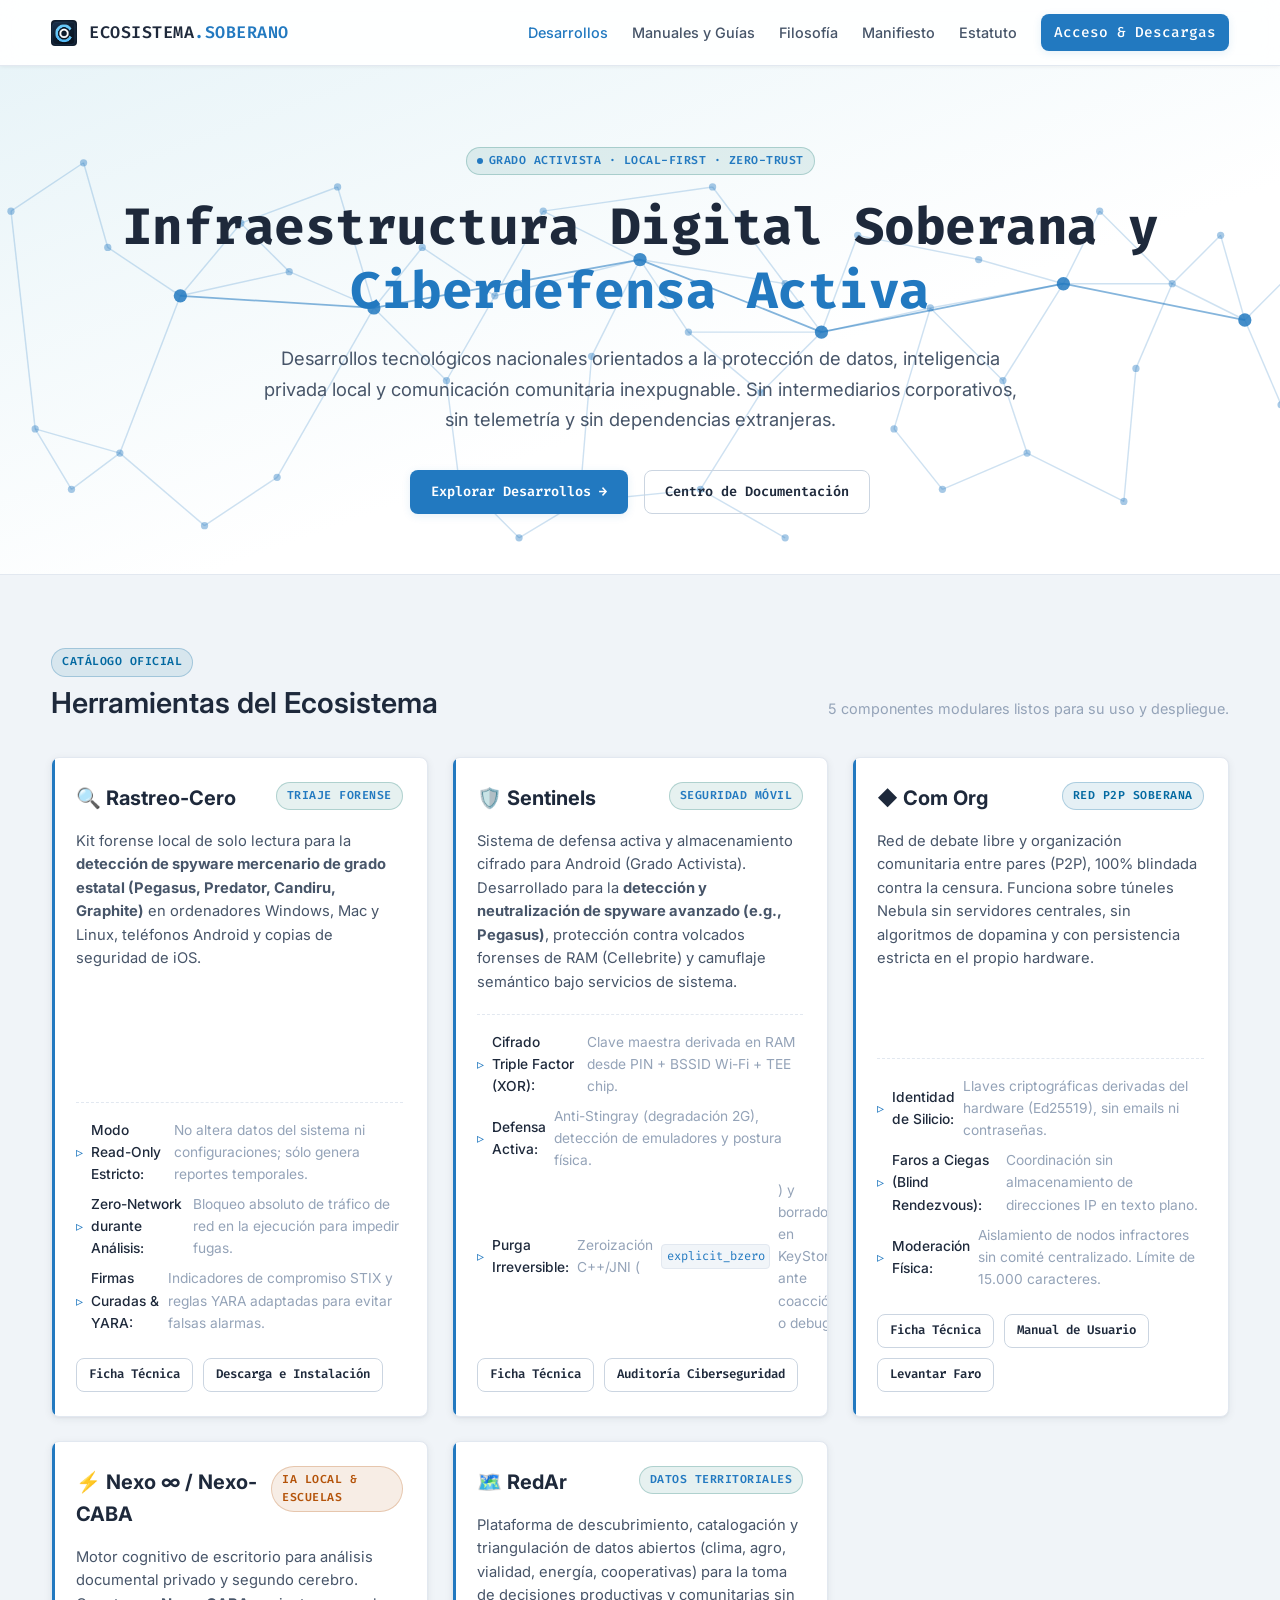
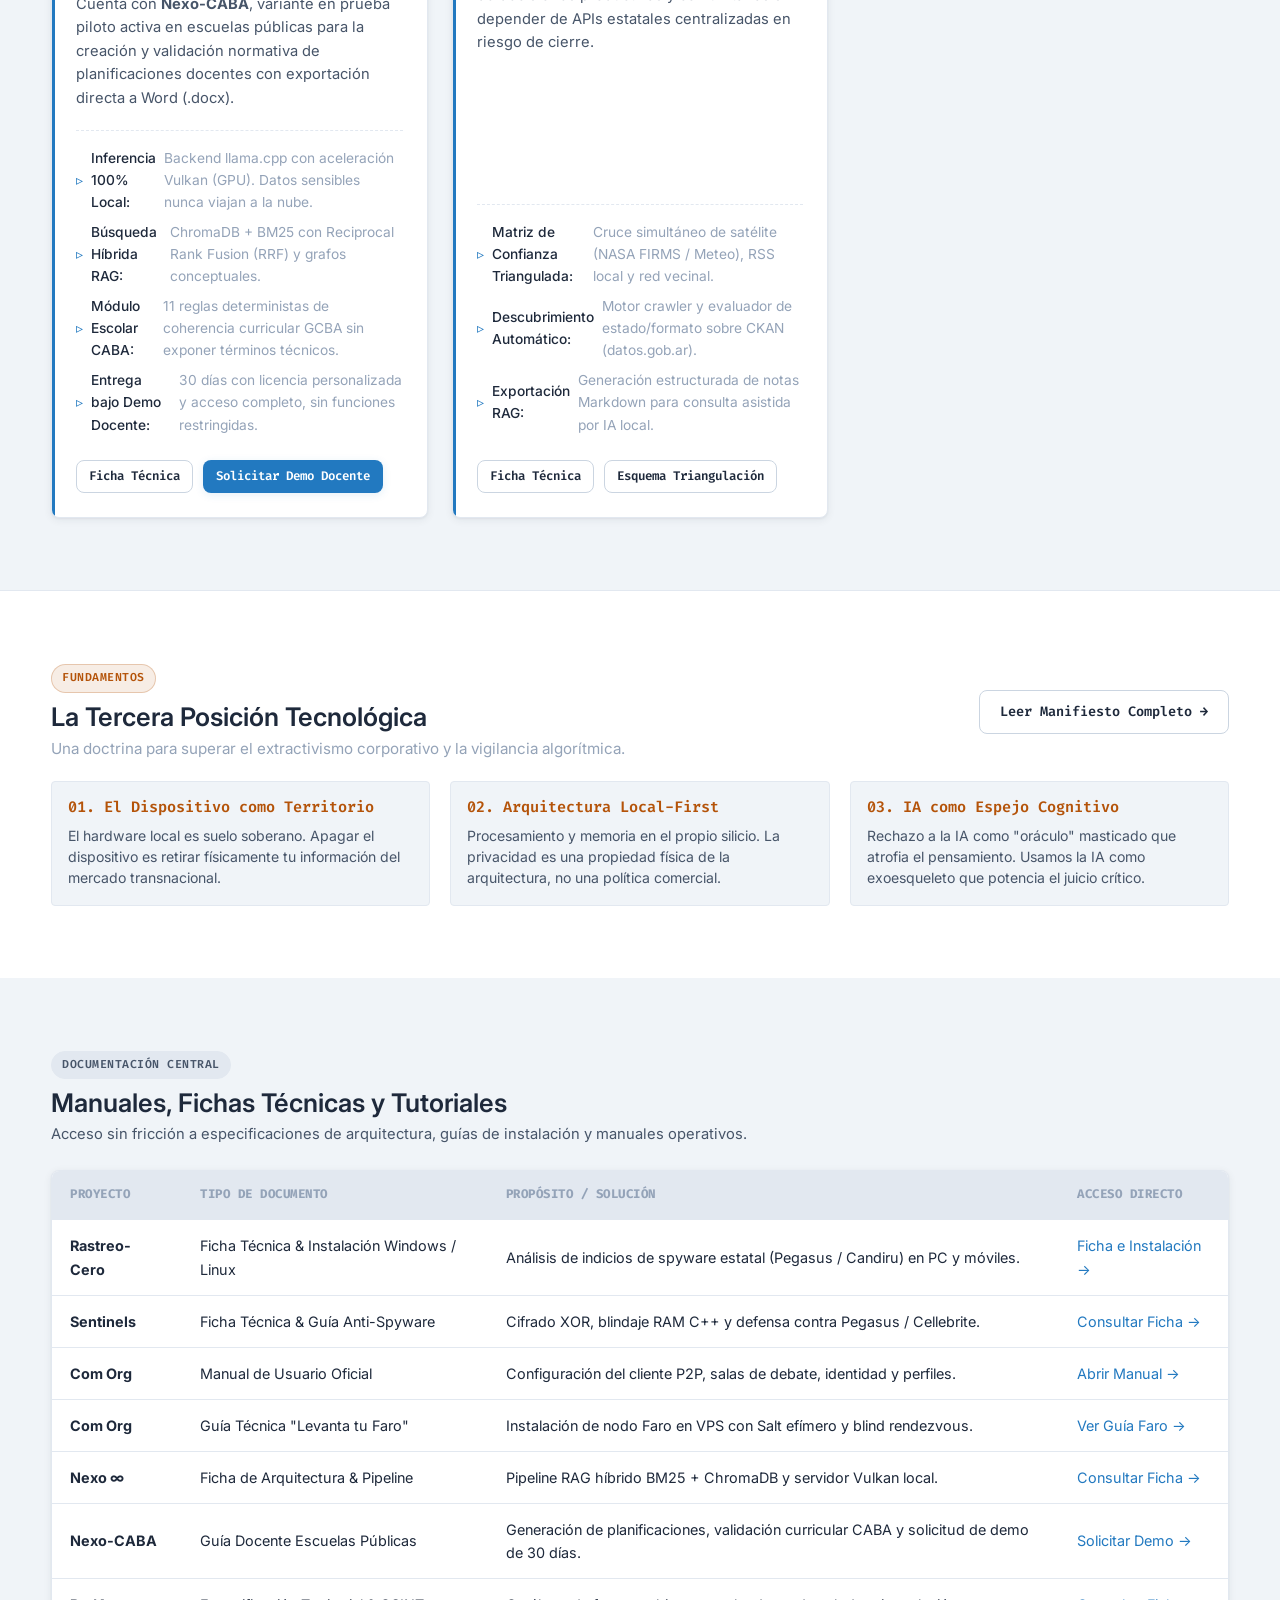
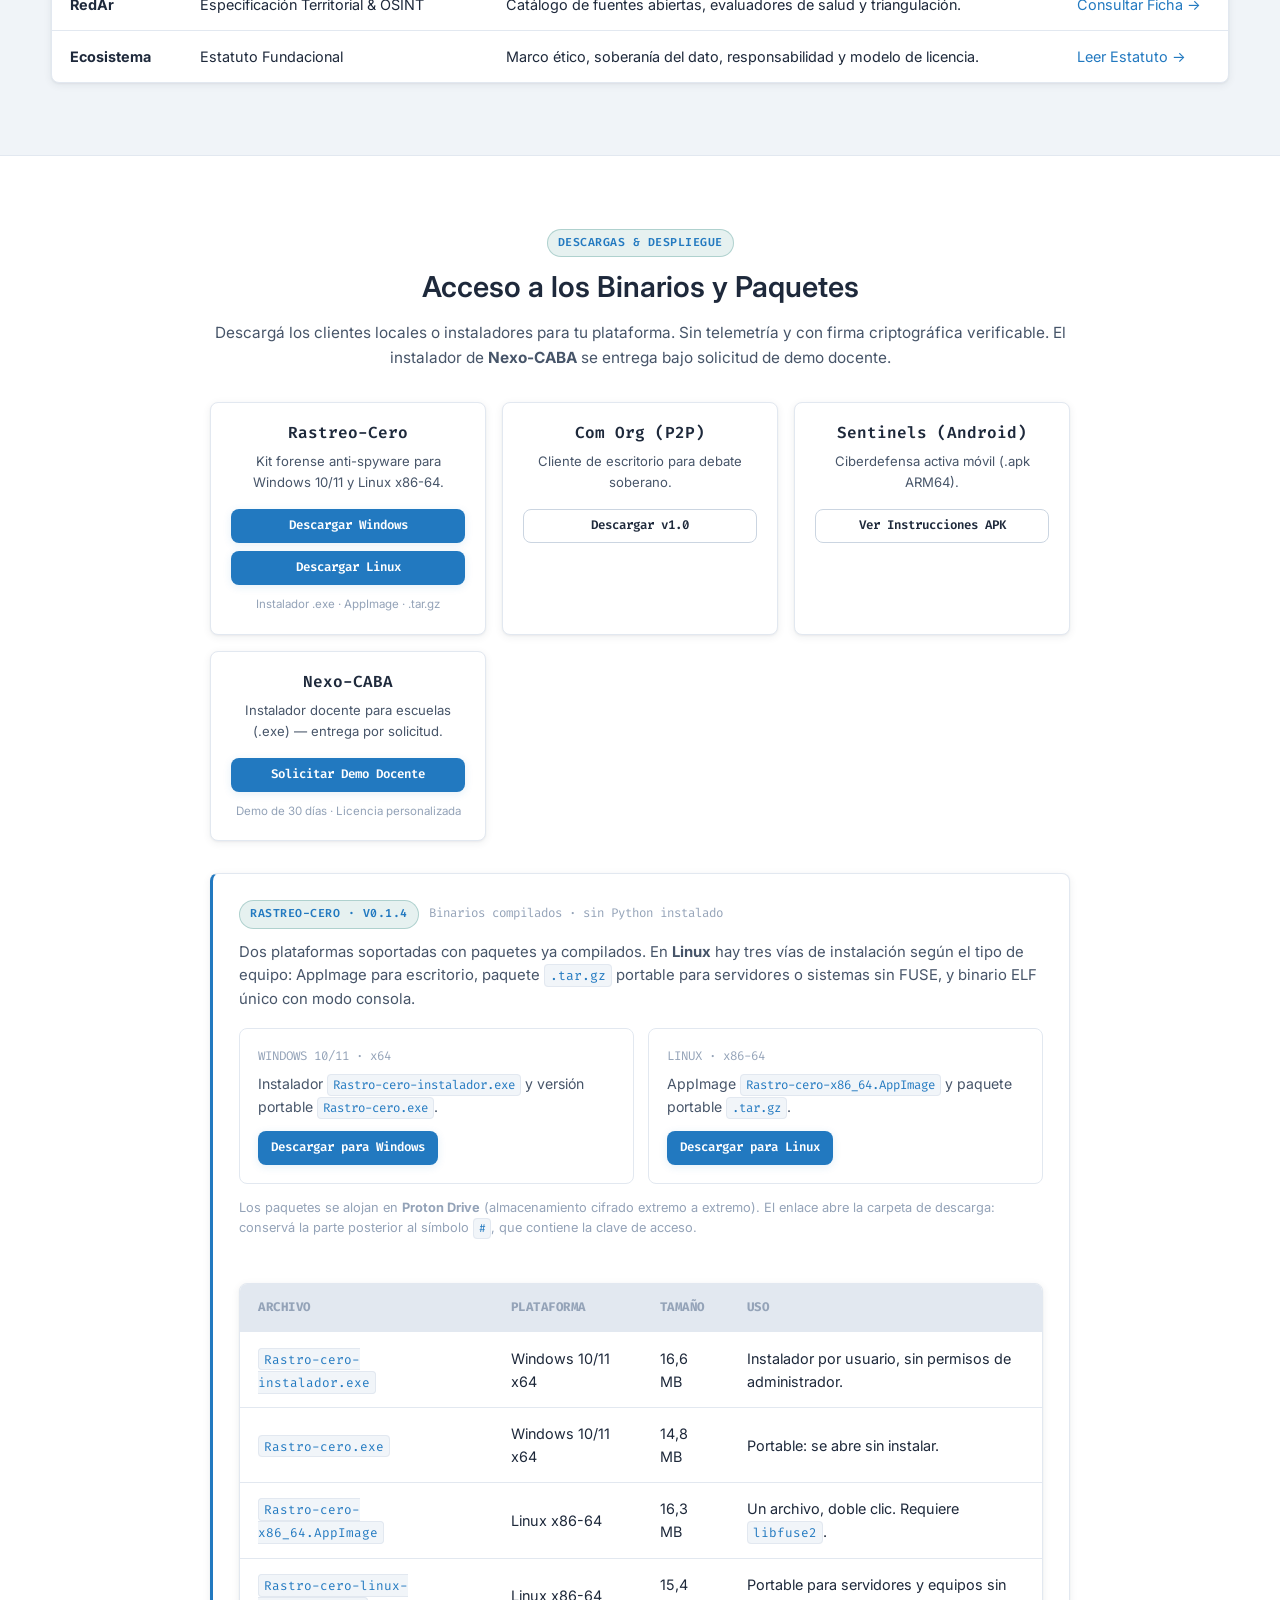
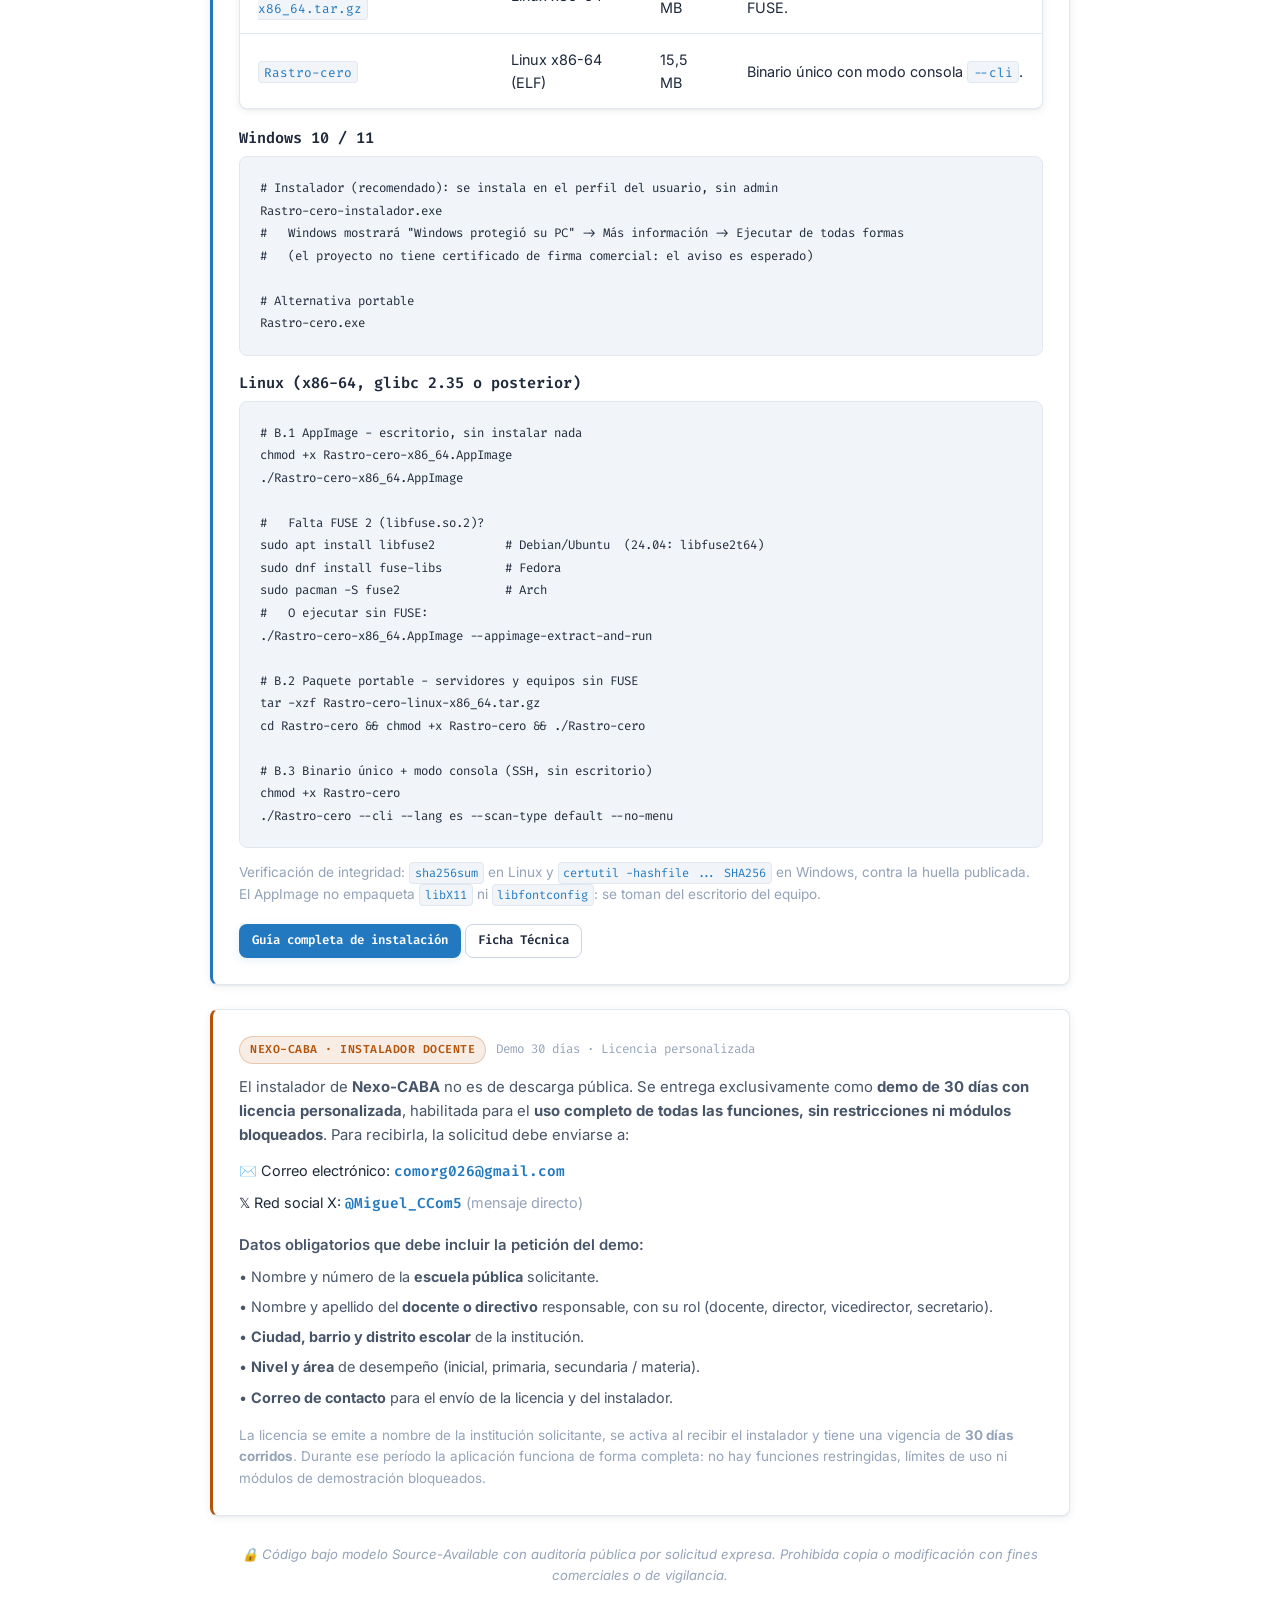
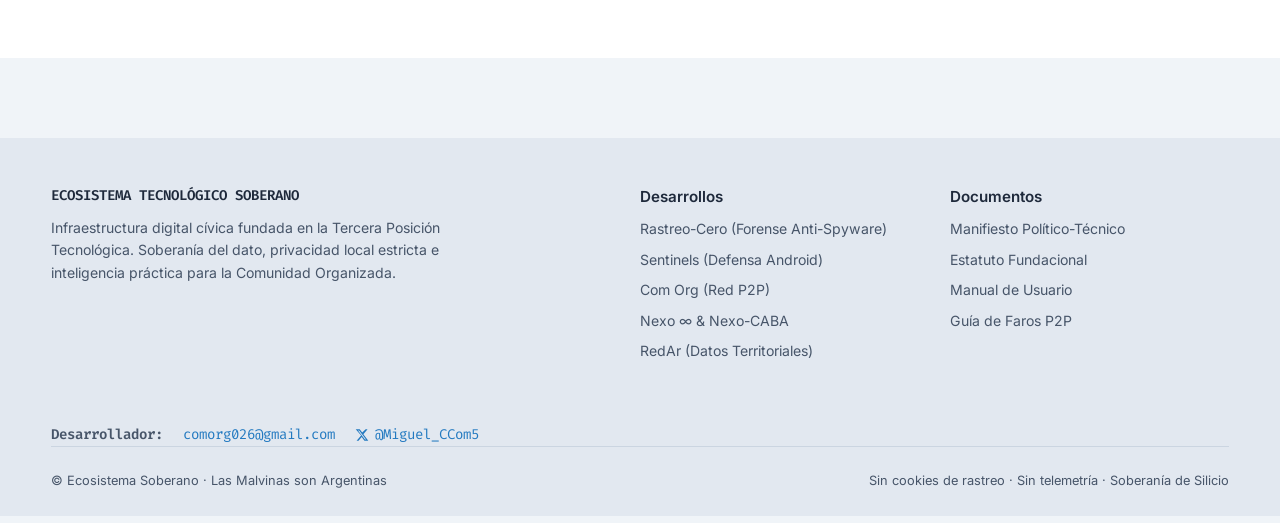
==== commit 66e4510f: "link descarga rastro cero" ====
--- a/index.html
+++ b/index.html
@@ -401,7 +401,10 @@
         <div class="card" style="text-align: center; padding: 20px;">
           <h4 style="font-family: var(--font-mono); margin-bottom: 8px;">Rastreo-Cero</h4>
           <p style="font-size: 0.82rem; margin-bottom: 16px;">Kit forense anti-spyware para Windows 10/11 y Linux x86-64.</p>
-          <a href="#descarga-rastreo-cero" class="btn btn-primary btn-sm">Descargar / Instalar</a>
+          <div style="display: flex; flex-direction: column; gap: 8px;">
+            <a href="https://drive.proton.me/urls/R680CTWMZR#dPX3rPl0udUK" target="_blank" rel="noopener" class="btn btn-primary btn-sm">Descargar Windows</a>
+            <a href="https://drive.proton.me/urls/BV1HSJ0VP0#atJsTSdx8yA2" target="_blank" rel="noopener" class="btn btn-primary btn-sm">Descargar Linux</a>
+          </div>
           <p style="font-size: 0.72rem; color: var(--text-muted); margin-top: 10px;">Instalador .exe · AppImage · .tar.gz</p>
         </div>
 
@@ -434,6 +437,29 @@
 
         <p style="font-size: 0.93rem; margin-bottom: 16px;">
           Dos plataformas soportadas con paquetes ya compilados. En <strong>Linux</strong> hay tres vías de instalación según el tipo de equipo: AppImage para escritorio, paquete <code class="codigo">.tar.gz</code> portable para servidores o sistemas sin FUSE, y binario ELF único con modo consola.
+        </p>
+
+        <!-- Descarga directa: paquetes alojados en Proton Drive -->
+        <div style="display: grid; grid-template-columns: repeat(auto-fit, minmax(230px, 1fr)); gap: 14px; margin-bottom: 14px;">
+          <div style="border: 1px solid var(--border-subtle); border-radius: var(--radius-md); padding: 18px; background: var(--bg-surface);">
+            <p style="font-family: var(--font-mono); font-size: 0.78rem; color: var(--text-muted); margin-bottom: 6px;">WINDOWS 10/11 · x64</p>
+            <p style="font-size: 0.88rem; margin-bottom: 12px;">
+              Instalador <code class="codigo">Rastro-cero-instalador.exe</code> y versión portable <code class="codigo">Rastro-cero.exe</code>.
+            </p>
+            <a href="https://drive.proton.me/urls/R680CTWMZR#dPX3rPl0udUK" target="_blank" rel="noopener" class="btn btn-primary btn-sm">Descargar para Windows</a>
+          </div>
+
+          <div style="border: 1px solid var(--border-subtle); border-radius: var(--radius-md); padding: 18px; background: var(--bg-surface);">
+            <p style="font-family: var(--font-mono); font-size: 0.78rem; color: var(--text-muted); margin-bottom: 6px;">LINUX · x86-64</p>
+            <p style="font-size: 0.88rem; margin-bottom: 12px;">
+              AppImage <code class="codigo">Rastro-cero-x86_64.AppImage</code> y paquete portable <code class="codigo">.tar.gz</code>.
+            </p>
+            <a href="https://drive.proton.me/urls/BV1HSJ0VP0#atJsTSdx8yA2" target="_blank" rel="noopener" class="btn btn-primary btn-sm">Descargar para Linux</a>
+          </div>
+        </div>
+
+        <p style="font-size: 0.8rem; color: var(--text-muted); margin-bottom: 20px;">
+          Los paquetes se alojan en <strong>Proton Drive</strong> (almacenamiento cifrado extremo a extremo). El enlace abre la carpeta de descarga: conservá la parte posterior al símbolo <code class="codigo">#</code>, que contiene la clave de acceso.
         </p>
 
         <div class="docs-table-wrapper" style="margin-bottom: 20px;">
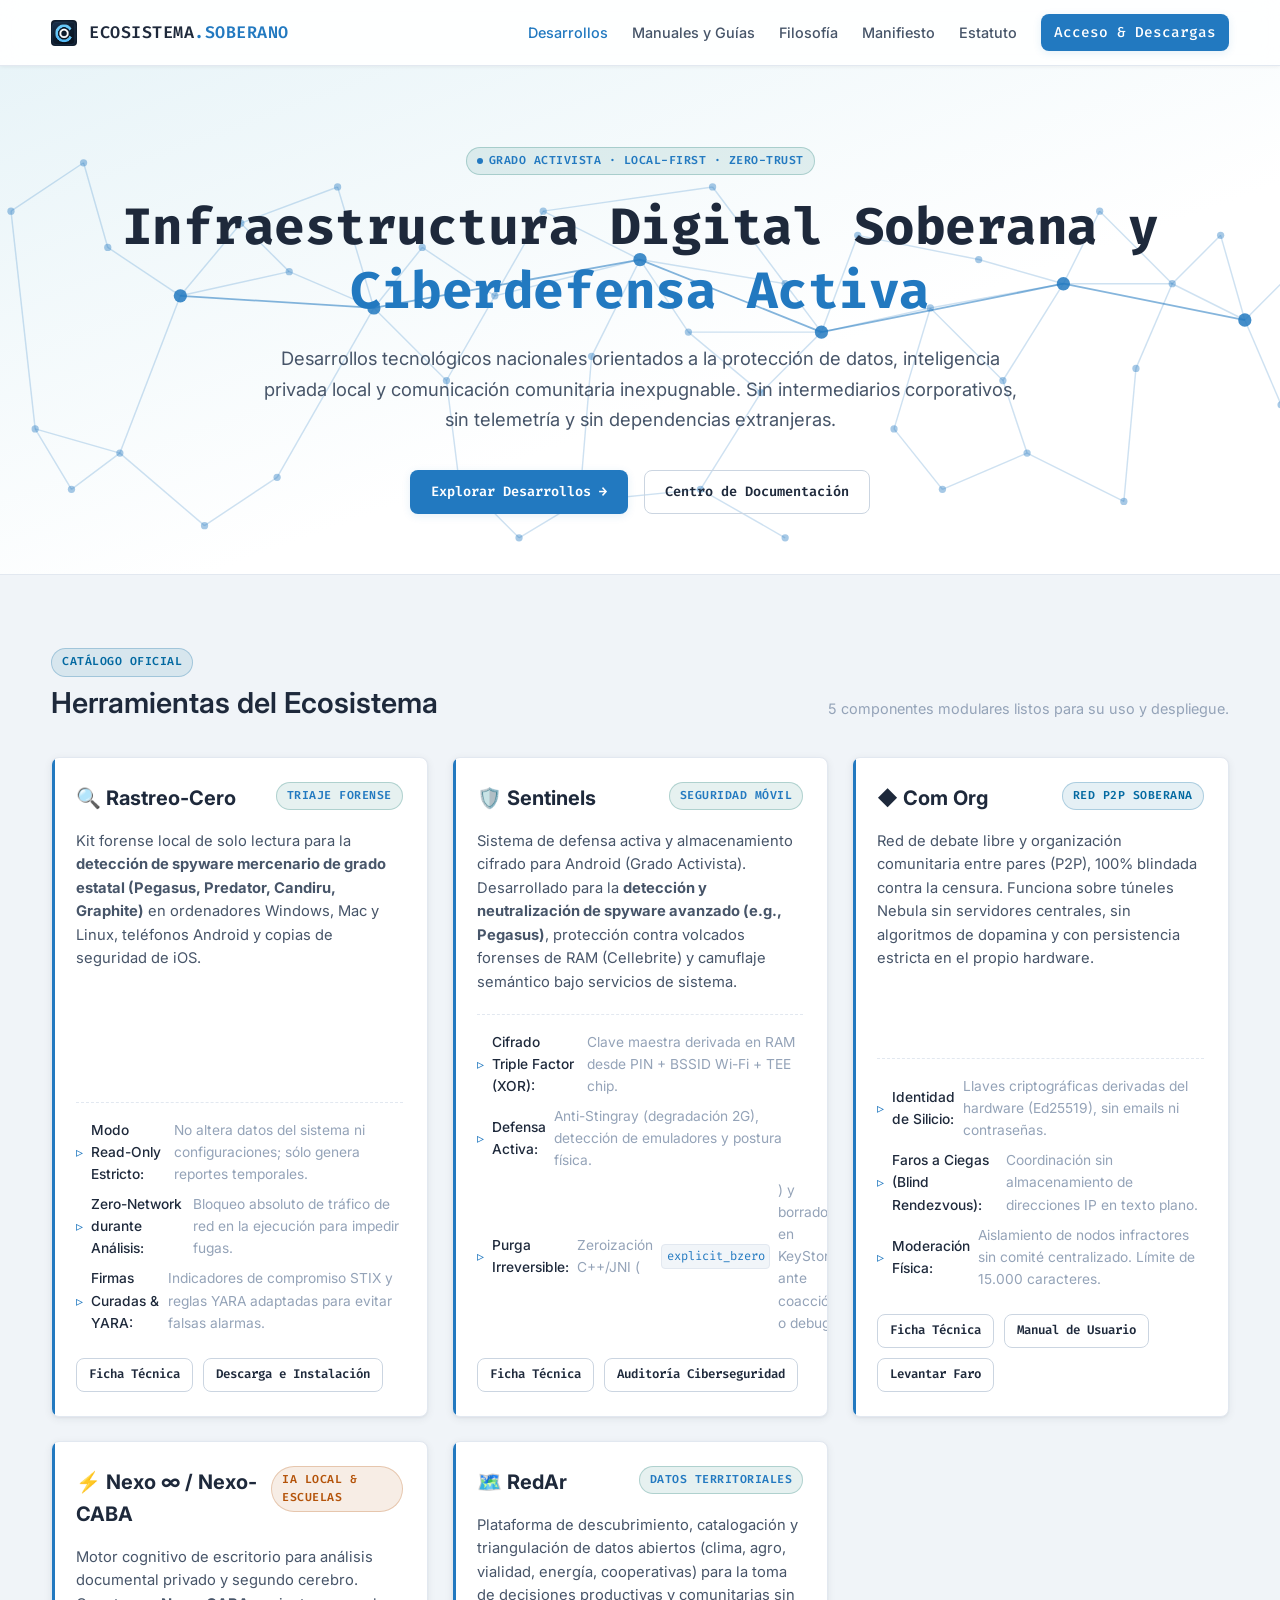
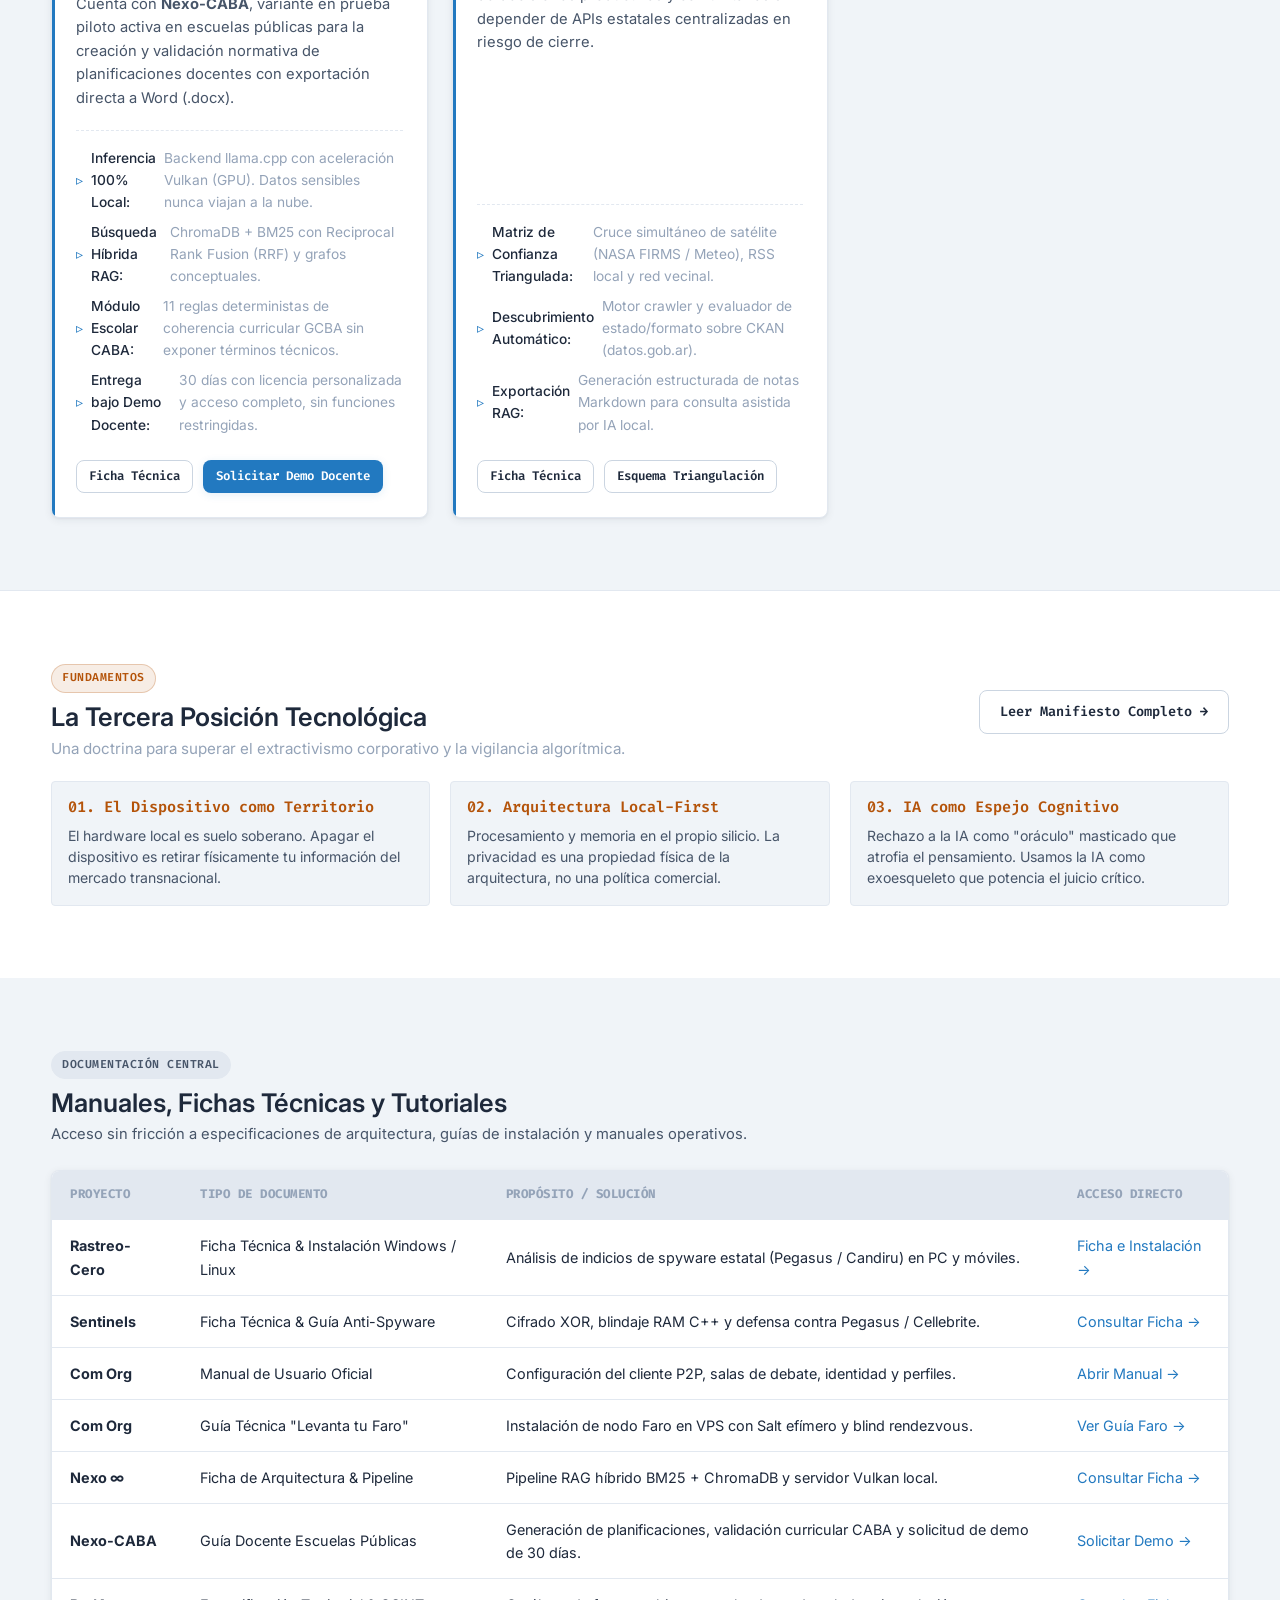
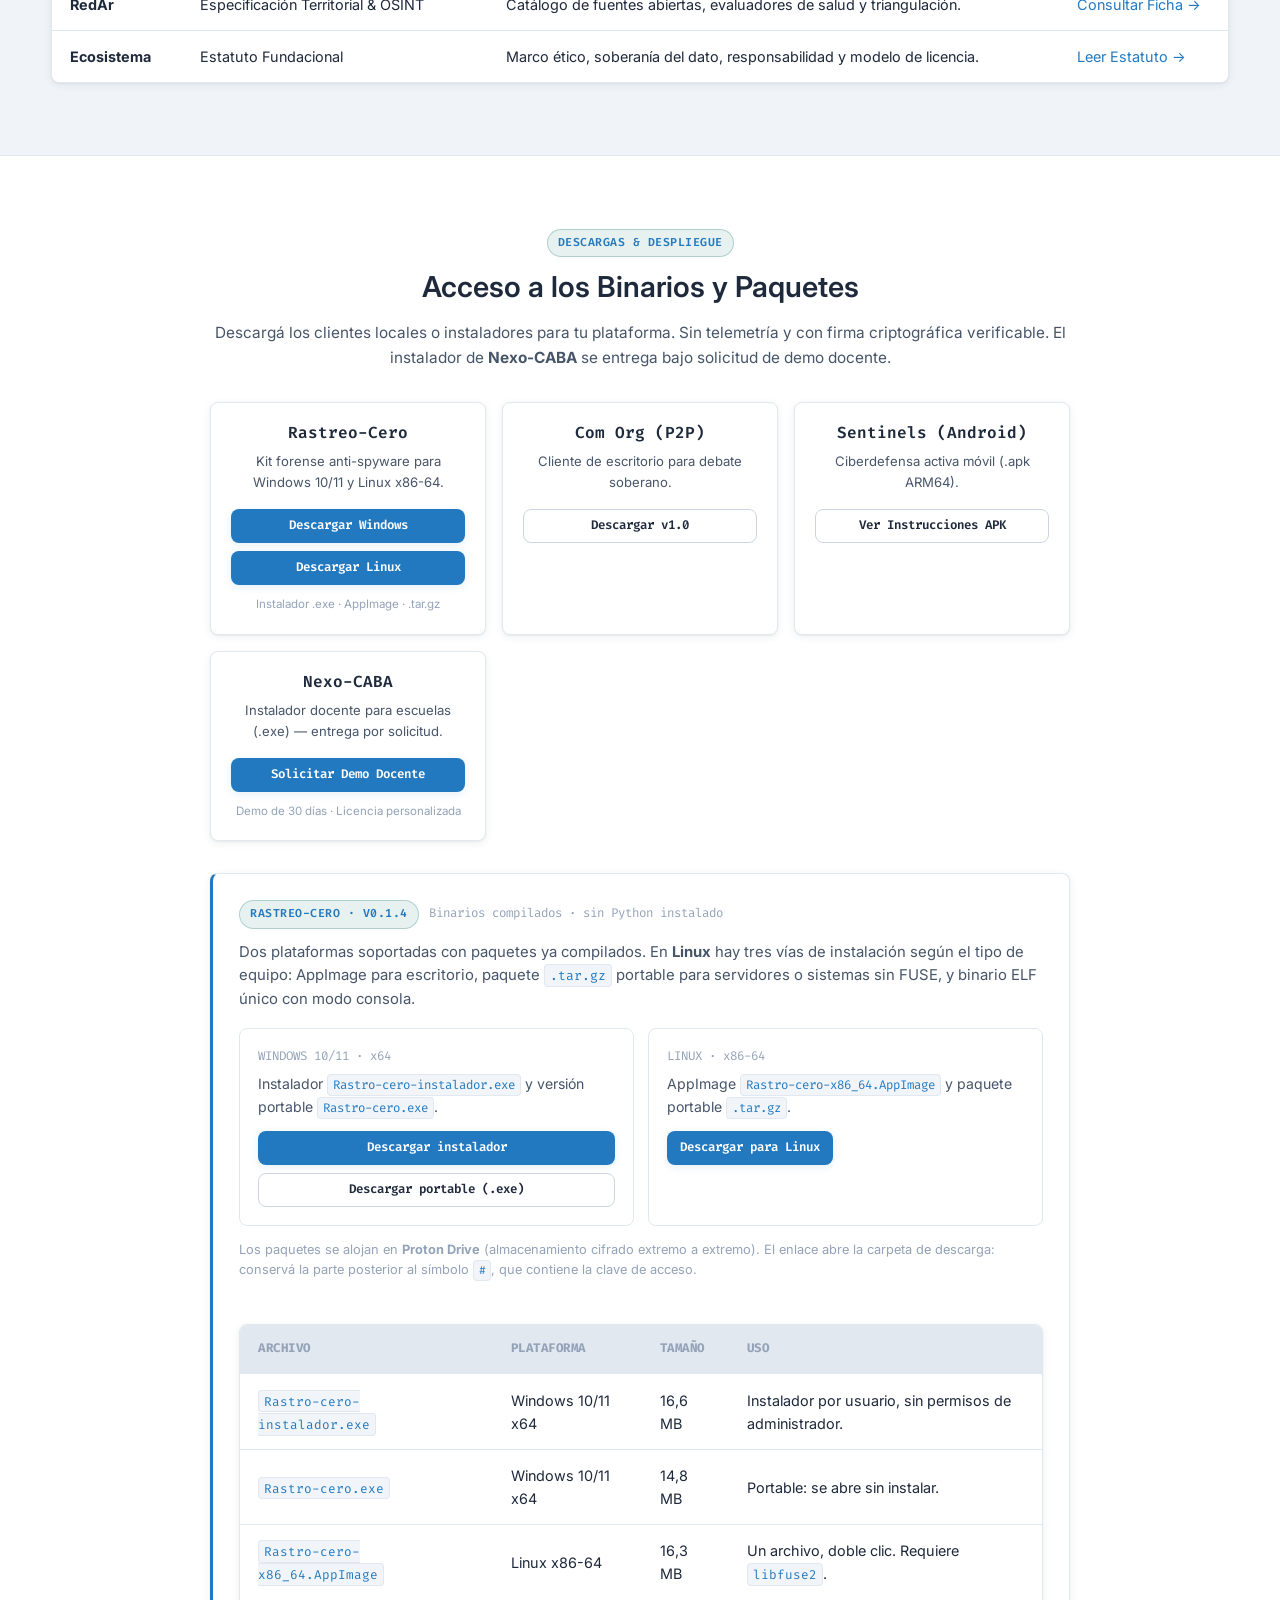
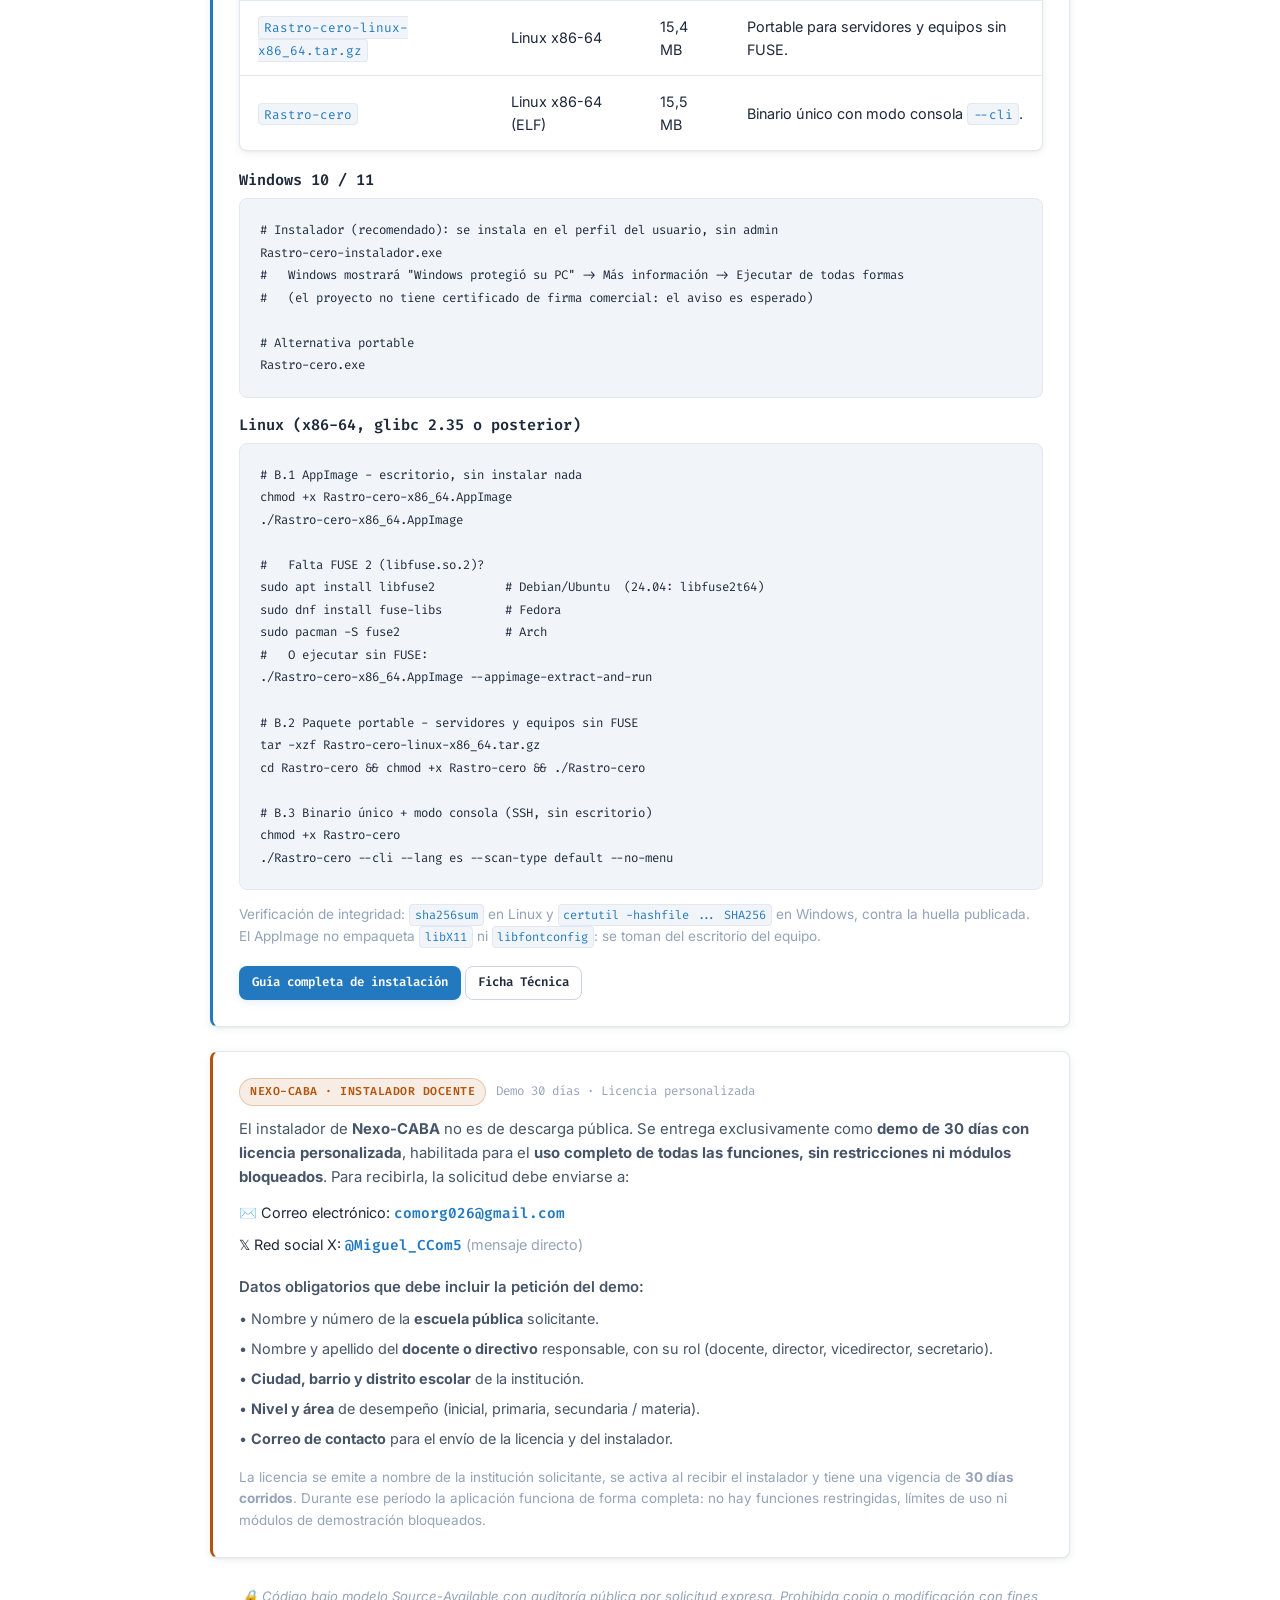
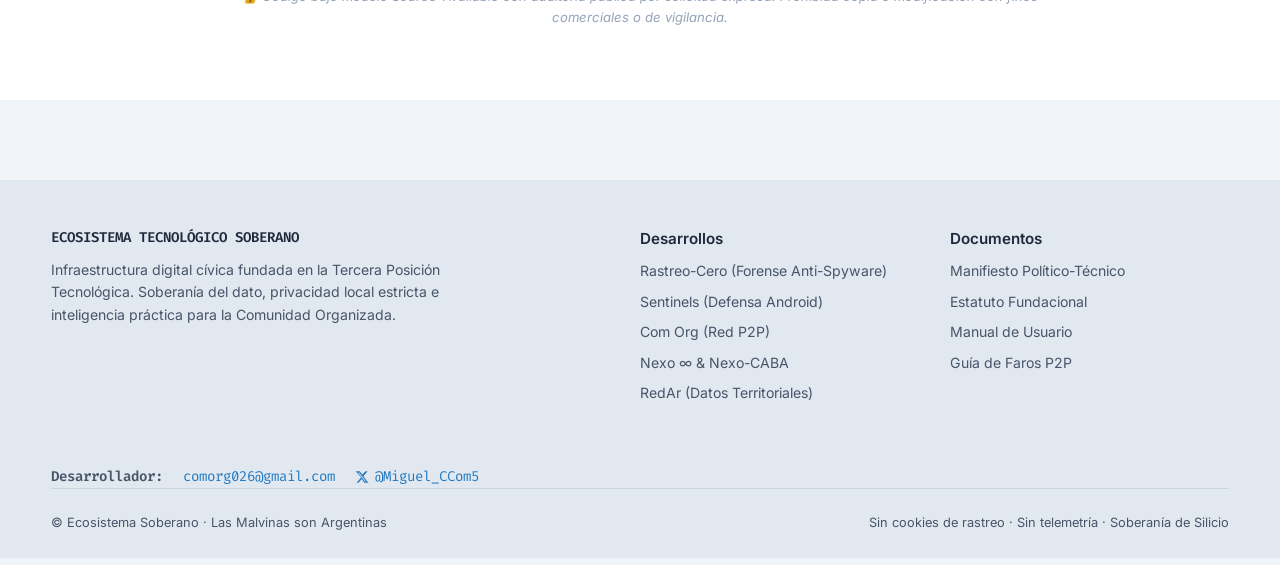
==== commit 657d5e57: "rastro cero portable" ====
--- a/index.html
+++ b/index.html
@@ -402,7 +402,7 @@
           <h4 style="font-family: var(--font-mono); margin-bottom: 8px;">Rastreo-Cero</h4>
           <p style="font-size: 0.82rem; margin-bottom: 16px;">Kit forense anti-spyware para Windows 10/11 y Linux x86-64.</p>
           <div style="display: flex; flex-direction: column; gap: 8px;">
-            <a href="https://drive.proton.me/urls/R680CTWMZR#dPX3rPl0udUK" target="_blank" rel="noopener" class="btn btn-primary btn-sm">Descargar Windows</a>
+            <a href="https://drive.proton.me/urls/XEYK11CY8C#z33mkShtrq5V" target="_blank" rel="noopener" class="btn btn-primary btn-sm">Descargar Windows</a>
             <a href="https://drive.proton.me/urls/BV1HSJ0VP0#atJsTSdx8yA2" target="_blank" rel="noopener" class="btn btn-primary btn-sm">Descargar Linux</a>
           </div>
           <p style="font-size: 0.72rem; color: var(--text-muted); margin-top: 10px;">Instalador .exe · AppImage · .tar.gz</p>
@@ -446,7 +446,10 @@
             <p style="font-size: 0.88rem; margin-bottom: 12px;">
               Instalador <code class="codigo">Rastro-cero-instalador.exe</code> y versión portable <code class="codigo">Rastro-cero.exe</code>.
             </p>
-            <a href="https://drive.proton.me/urls/R680CTWMZR#dPX3rPl0udUK" target="_blank" rel="noopener" class="btn btn-primary btn-sm">Descargar para Windows</a>
+            <div style="display: grid; gap: 8px;">
+              <a href="https://drive.proton.me/urls/XEYK11CY8C#z33mkShtrq5V" target="_blank" rel="noopener" class="btn btn-primary btn-sm">Descargar instalador</a>
+              <a href="https://drive.proton.me/urls/X3NXVF16R0#01LM379vPPRo" target="_blank" rel="noopener" class="btn btn-outline btn-sm">Descargar portable (.exe)</a>
+            </div>
           </div>
 
           <div style="border: 1px solid var(--border-subtle); border-radius: var(--radius-md); padding: 18px; background: var(--bg-surface);">
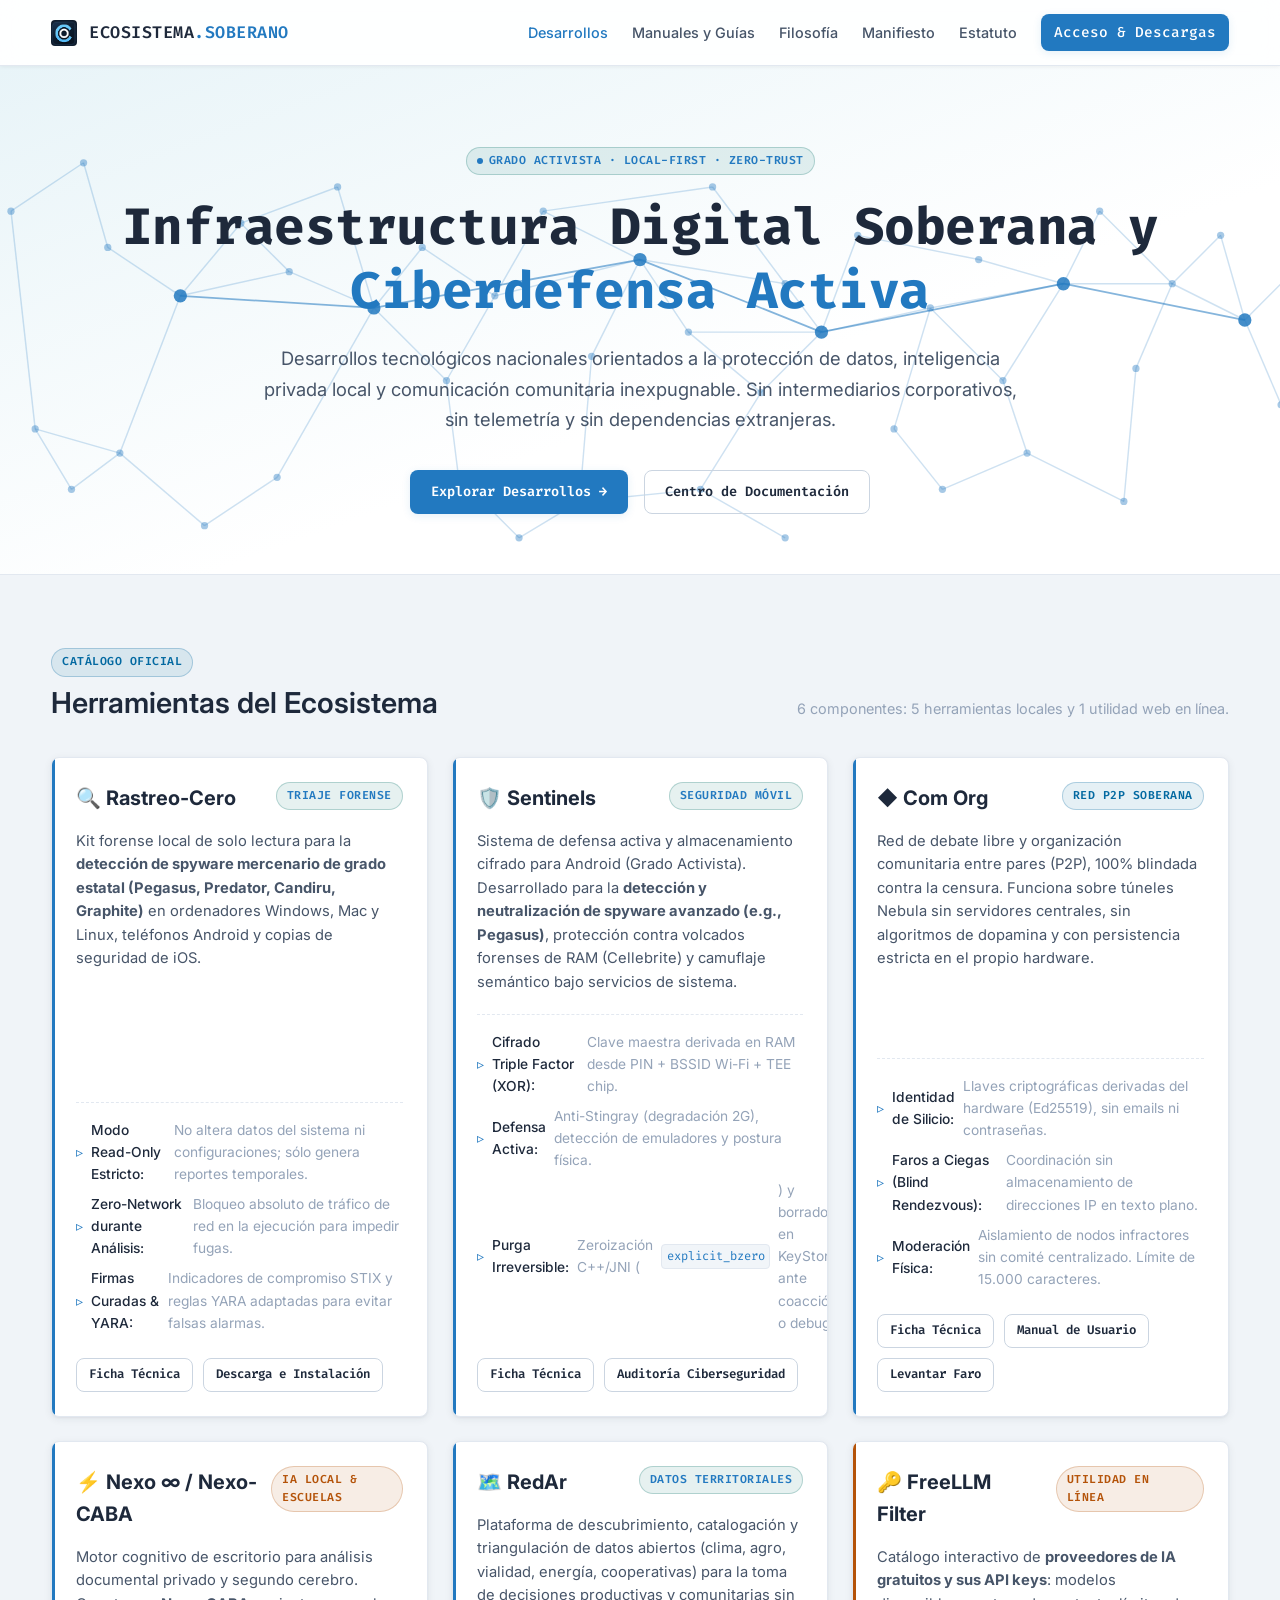
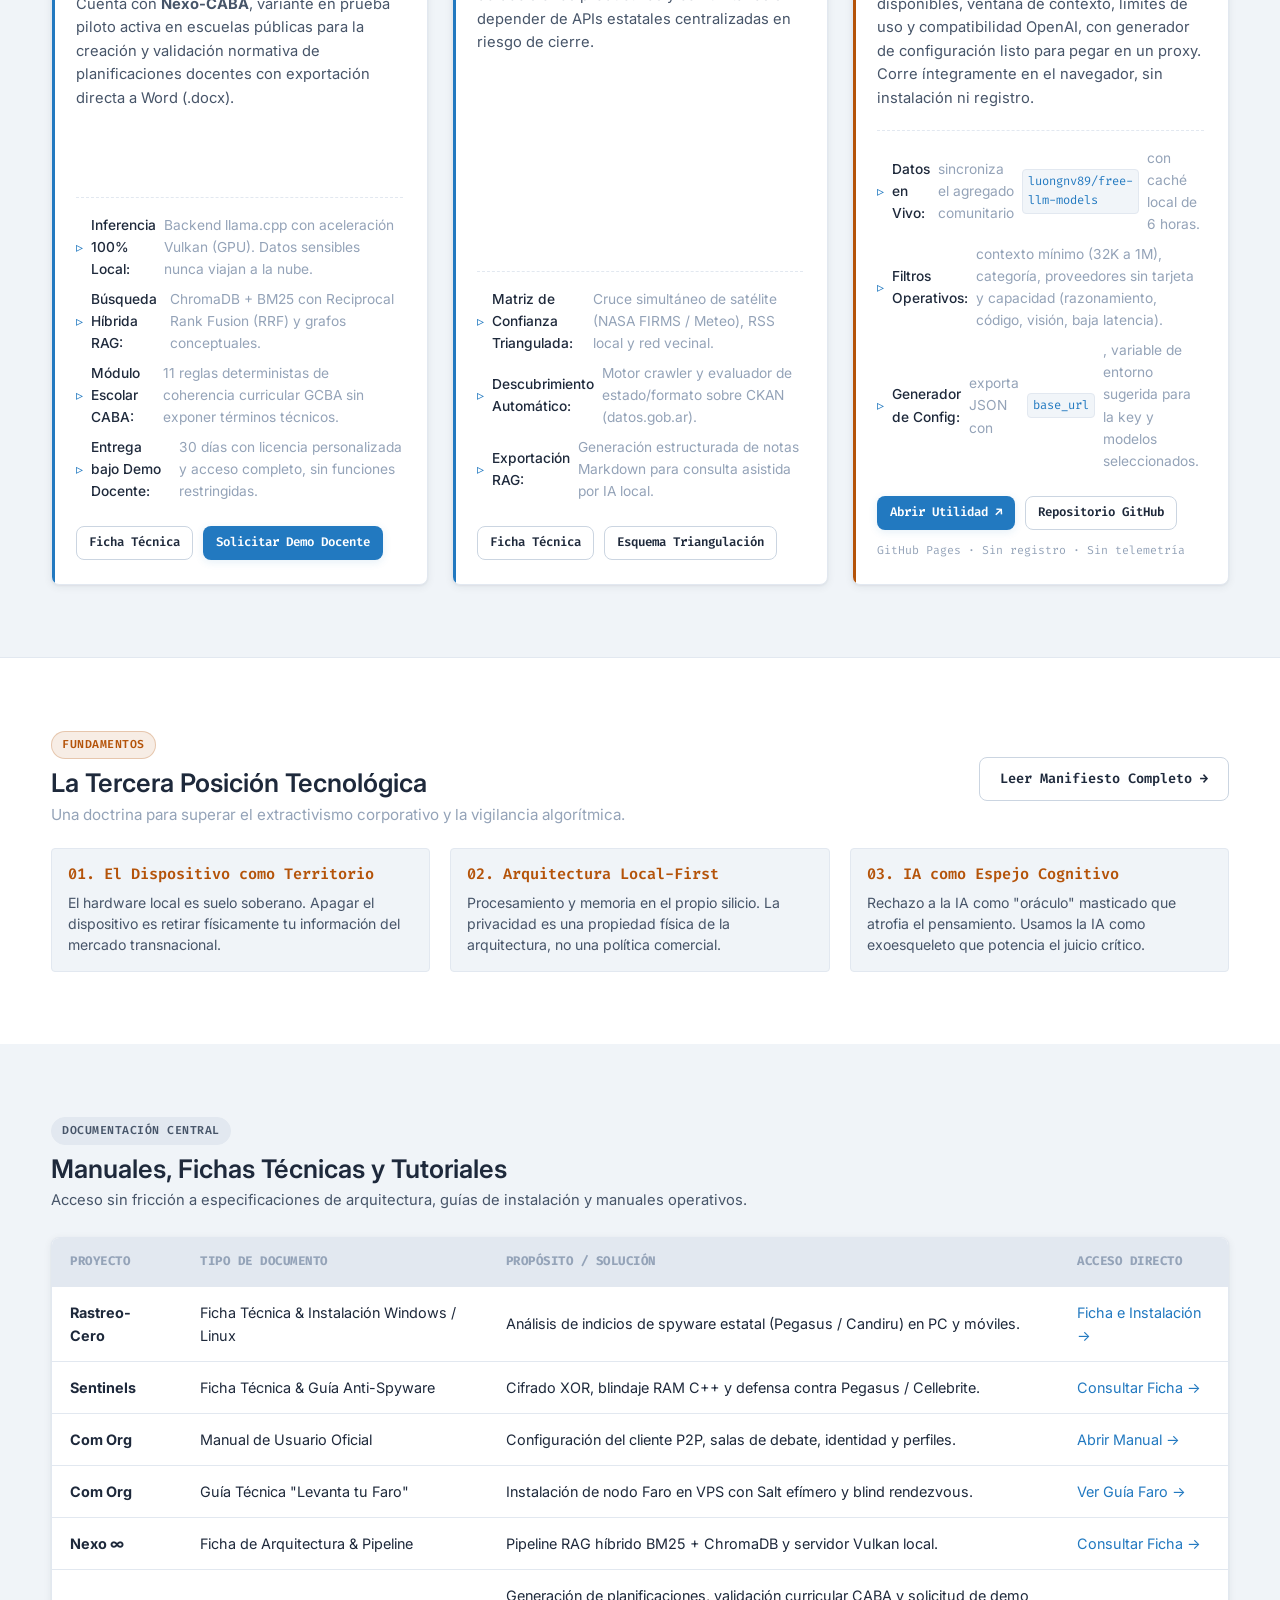
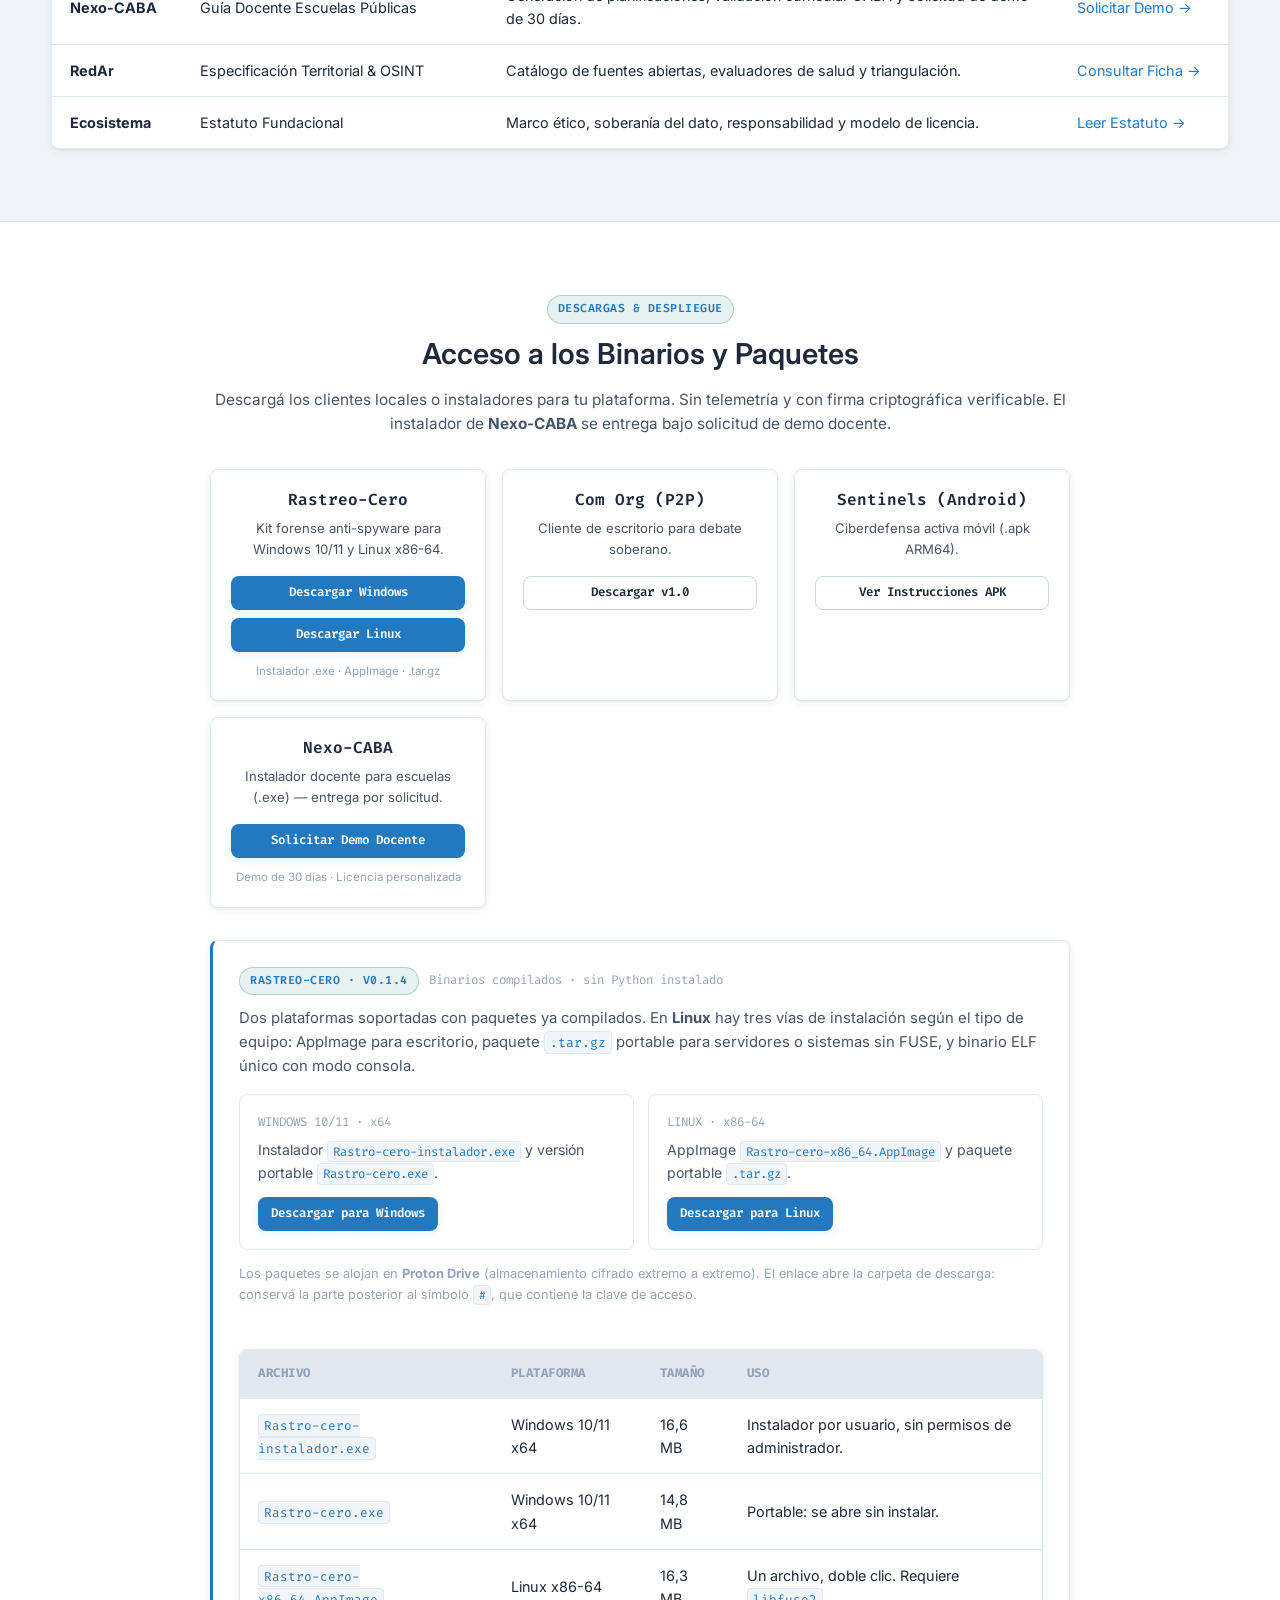
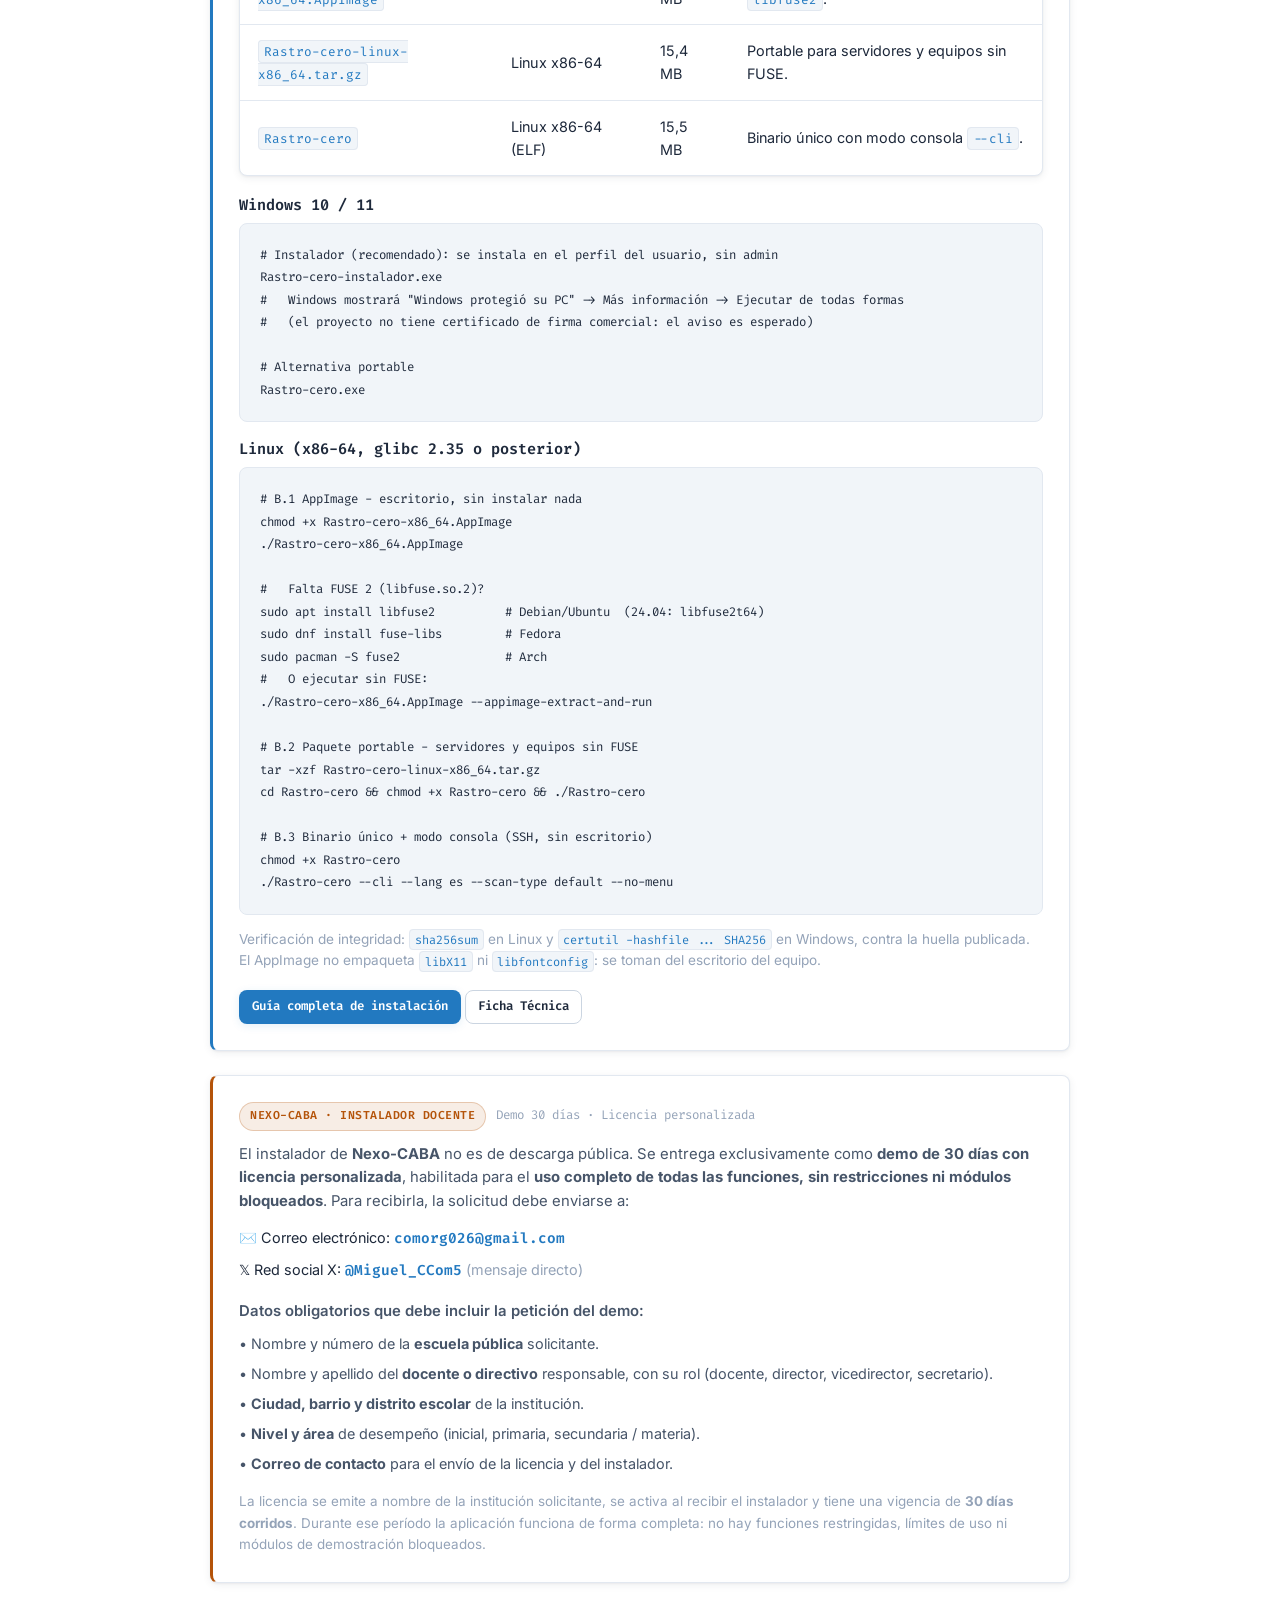
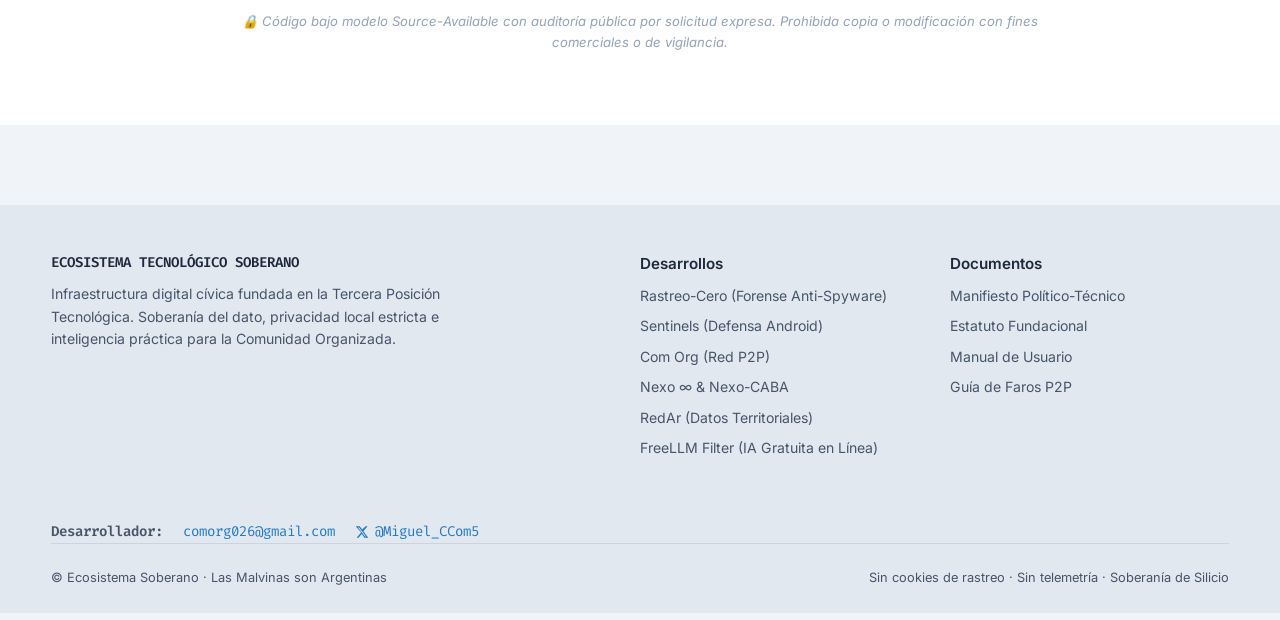
==== commit 827b6860: "Update index.html" ====
--- a/index.html
+++ b/index.html
@@ -153,7 +153,7 @@
           <h2 style="font-size: 1.8rem;">Herramientas del Ecosistema</h2>
         </div>
         <p style="color: var(--text-muted); font-size: 0.9rem;">
-          5 componentes modulares listos para su uso y despliegue.
+          6 componentes: 5 herramientas locales y 1 utilidad web en línea.
         </p>
       </div>
 
@@ -271,6 +271,31 @@
           </div>
         </article>
 
+        <!-- 5. FREELM FILTER (utilidad web, sin instalación) -->
+        <article class="card card-tactical-amber product-card">
+          <div class="product-header">
+            <div class="product-title">
+              <span>🔑 FreeLLM Filter</span>
+            </div>
+            <span class="badge badge-amber">Utilidad en Línea</span>
+          </div>
+          <p class="product-desc">
+            Catálogo interactivo de <strong>proveedores de IA gratuitos y sus API keys</strong>: modelos disponibles, ventana de contexto, límites de uso y compatibilidad OpenAI, con generador de configuración listo para pegar en un proxy. Corre íntegramente en el navegador, sin instalación ni registro.
+          </p>
+          <ul class="product-features">
+            <li><strong>Datos en Vivo:</strong> sincroniza el agregado comunitario <code>luongnv89/free-llm-models</code> con caché local de 6 horas.</li>
+            <li><strong>Filtros Operativos:</strong> contexto mínimo (32K a 1M), categoría, proveedores sin tarjeta y capacidad (razonamiento, código, visión, baja latencia).</li>
+            <li><strong>Generador de Config:</strong> exporta JSON con <code>base_url</code>, variable de entorno sugerida para la key y modelos seleccionados.</li>
+          </ul>
+          <div class="product-actions">
+            <a href="https://ccom5.github.io/FreeLLM/" target="_blank" rel="noopener" class="btn btn-primary btn-sm">Abrir Utilidad ↗</a>
+            <a href="https://github.com/ccom5/FreeLLM" target="_blank" rel="noopener" class="btn btn-outline btn-sm">Repositorio GitHub</a>
+          </div>
+          <p style="font-size: 0.72rem; color: var(--text-muted); margin-top: 12px; font-family: var(--font-mono);">
+            GitHub Pages · Sin registro · Sin telemetría
+          </p>
+        </article>
+
       </div>
     </div>
   </section>
@@ -446,10 +471,7 @@
             <p style="font-size: 0.88rem; margin-bottom: 12px;">
               Instalador <code class="codigo">Rastro-cero-instalador.exe</code> y versión portable <code class="codigo">Rastro-cero.exe</code>.
             </p>
-            <div style="display: grid; gap: 8px;">
-              <a href="https://drive.proton.me/urls/XEYK11CY8C#z33mkShtrq5V" target="_blank" rel="noopener" class="btn btn-primary btn-sm">Descargar instalador</a>
-              <a href="https://drive.proton.me/urls/X3NXVF16R0#01LM379vPPRo" target="_blank" rel="noopener" class="btn btn-outline btn-sm">Descargar portable (.exe)</a>
-            </div>
+            <a href="https://drive.proton.me/urls/XEYK11CY8C#z33mkShtrq5V" target="_blank" rel="noopener" class="btn btn-primary btn-sm">Descargar para Windows</a>
           </div>
 
           <div style="border: 1px solid var(--border-subtle); border-radius: var(--radius-md); padding: 18px; background: var(--bg-surface);">
@@ -609,6 +631,7 @@
           <li><a href="docs/com-org.html">Com Org (Red P2P)</a></li>
           <li><a href="docs/nexo.html">Nexo ∞ & Nexo-CABA</a></li>
           <li><a href="docs/redar.html">RedAr (Datos Territoriales)</a></li>
+          <li><a href="https://ccom5.github.io/FreeLLM/" target="_blank" rel="noopener">FreeLLM Filter (IA Gratuita en Línea)</a></li>
         </ul>
       </div>
       <div>
